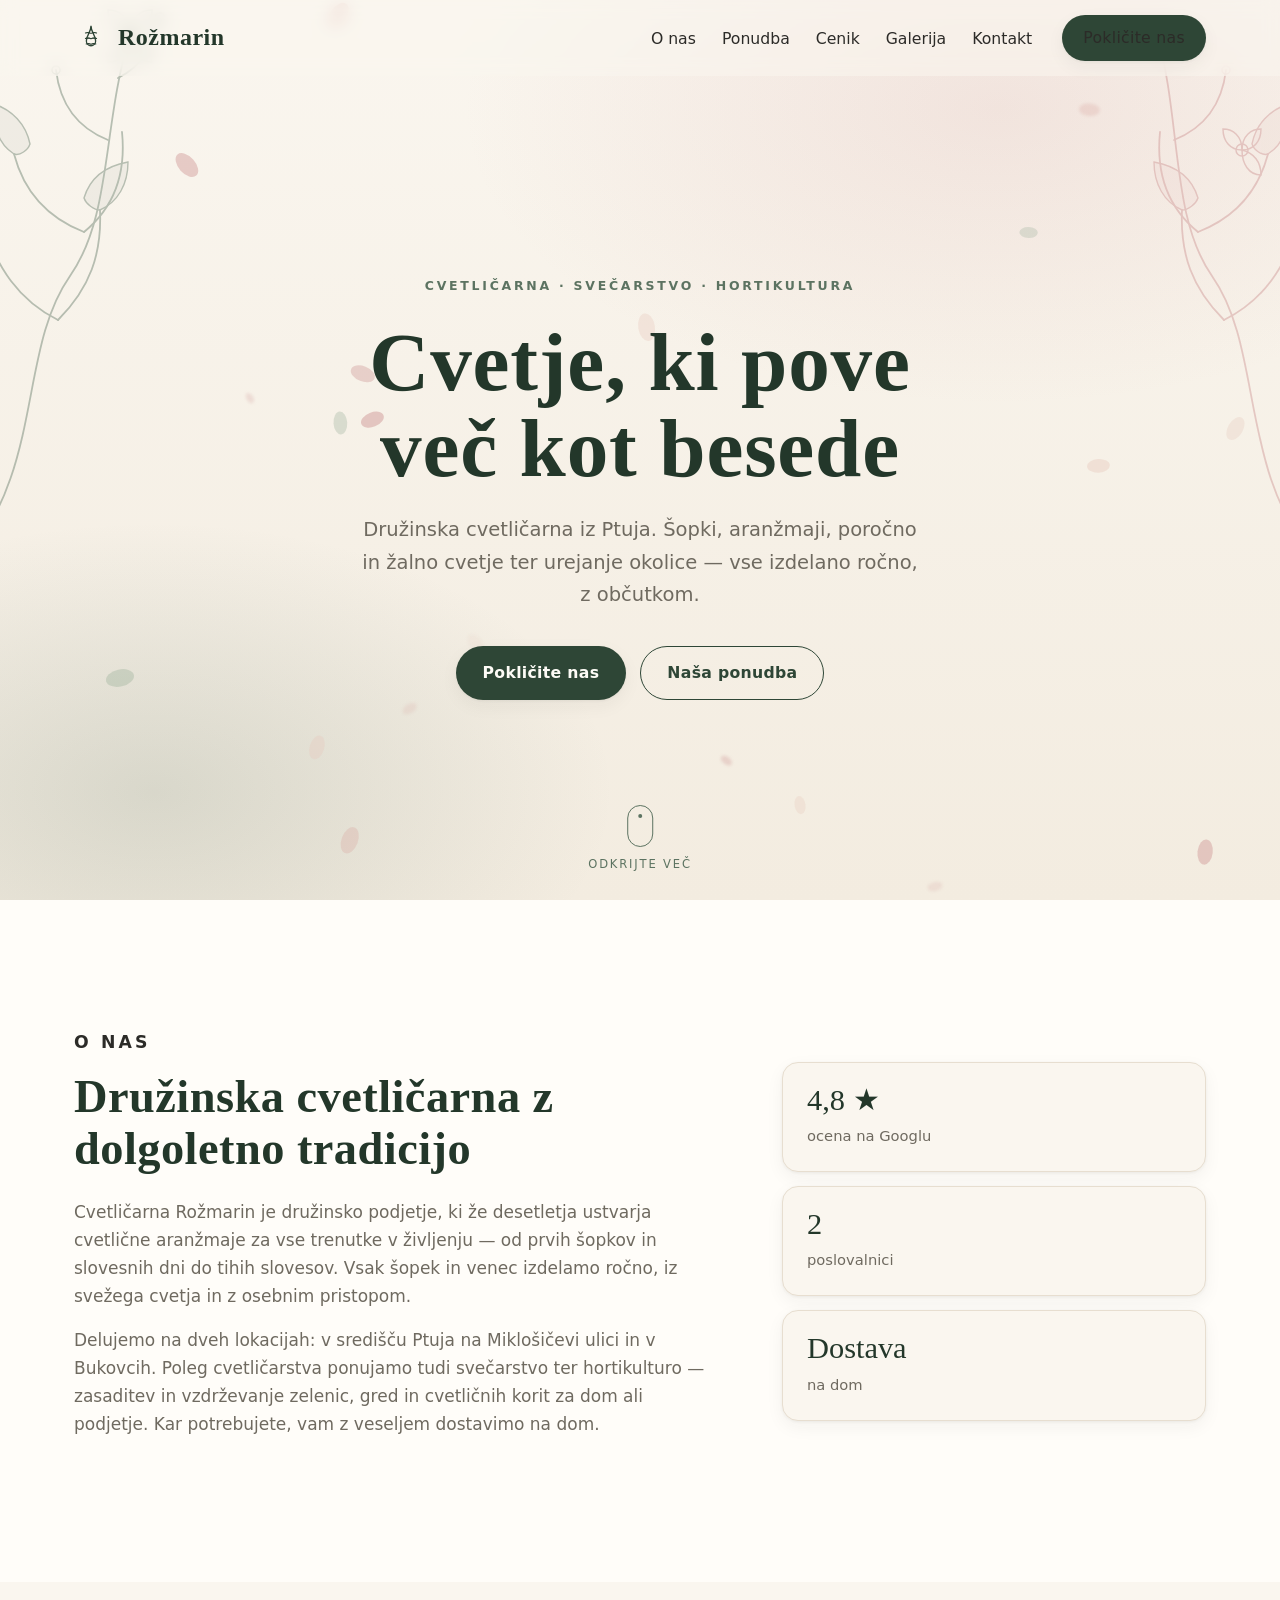
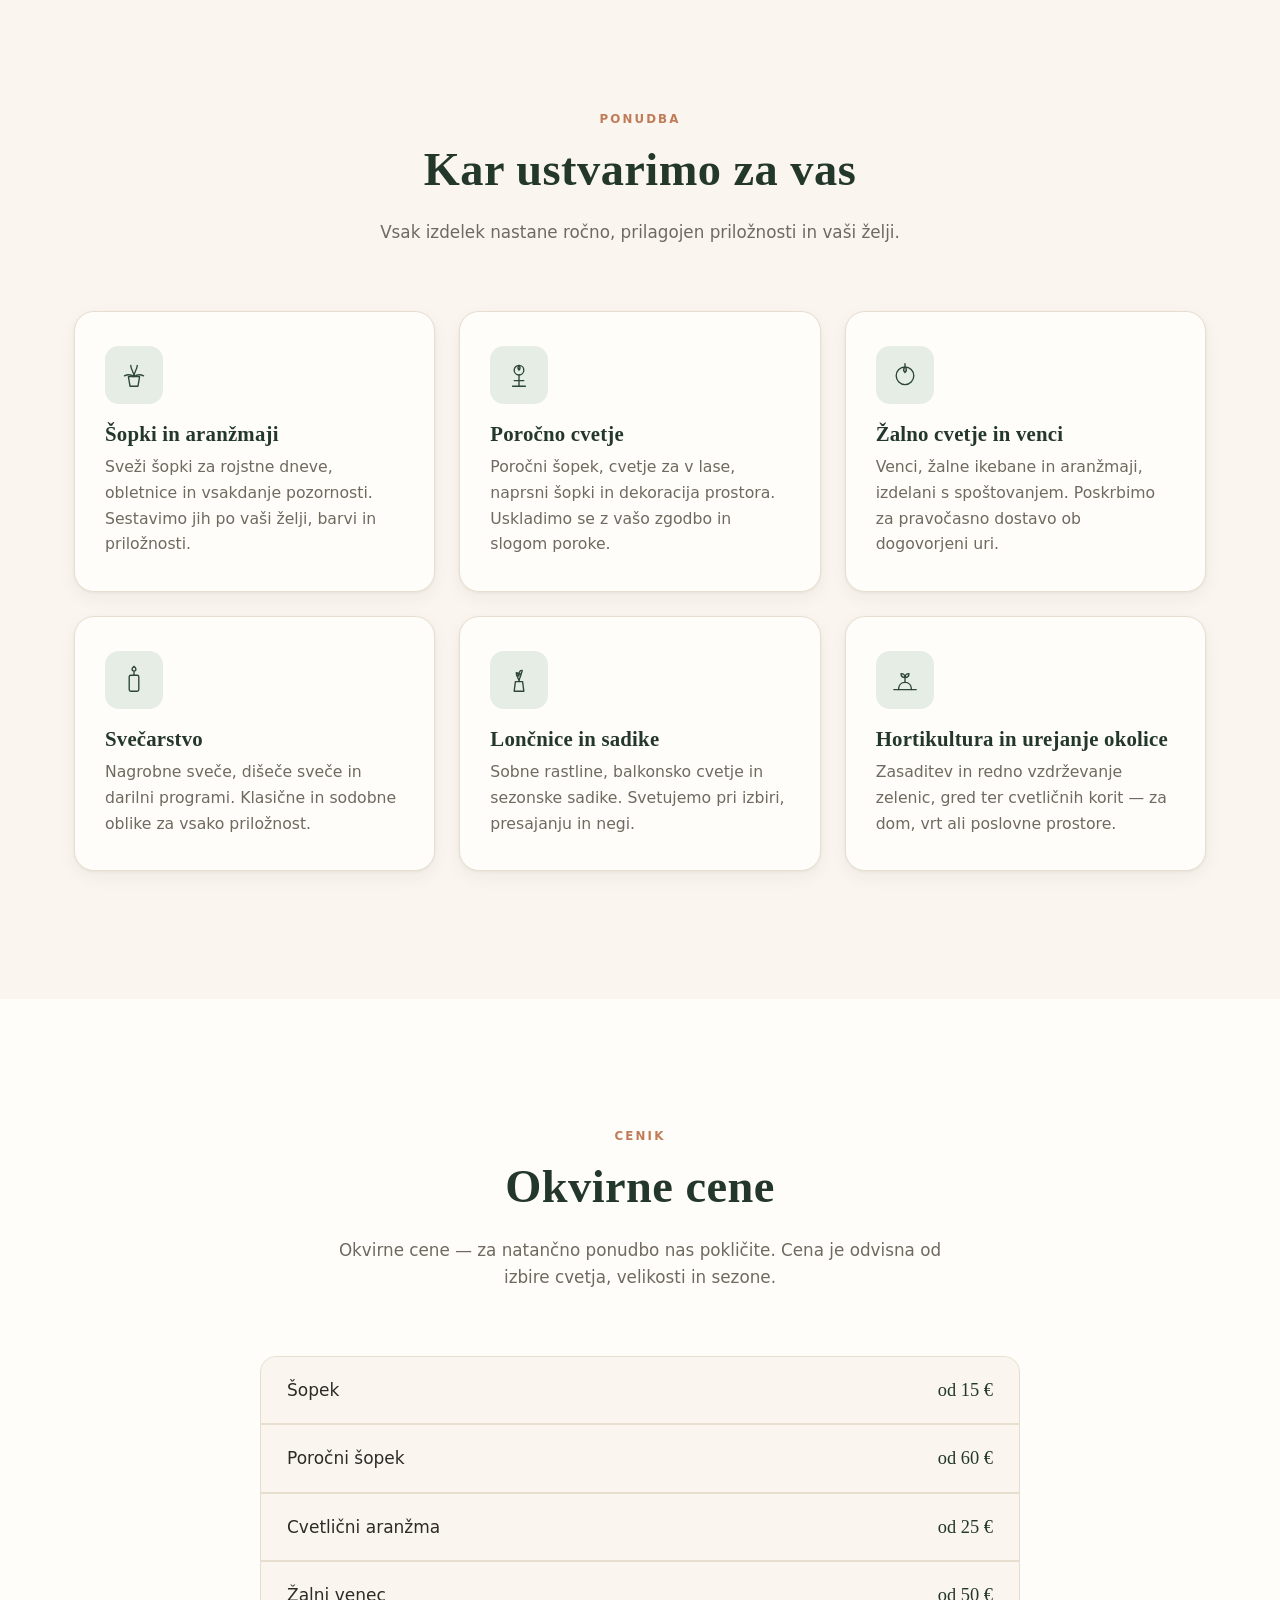
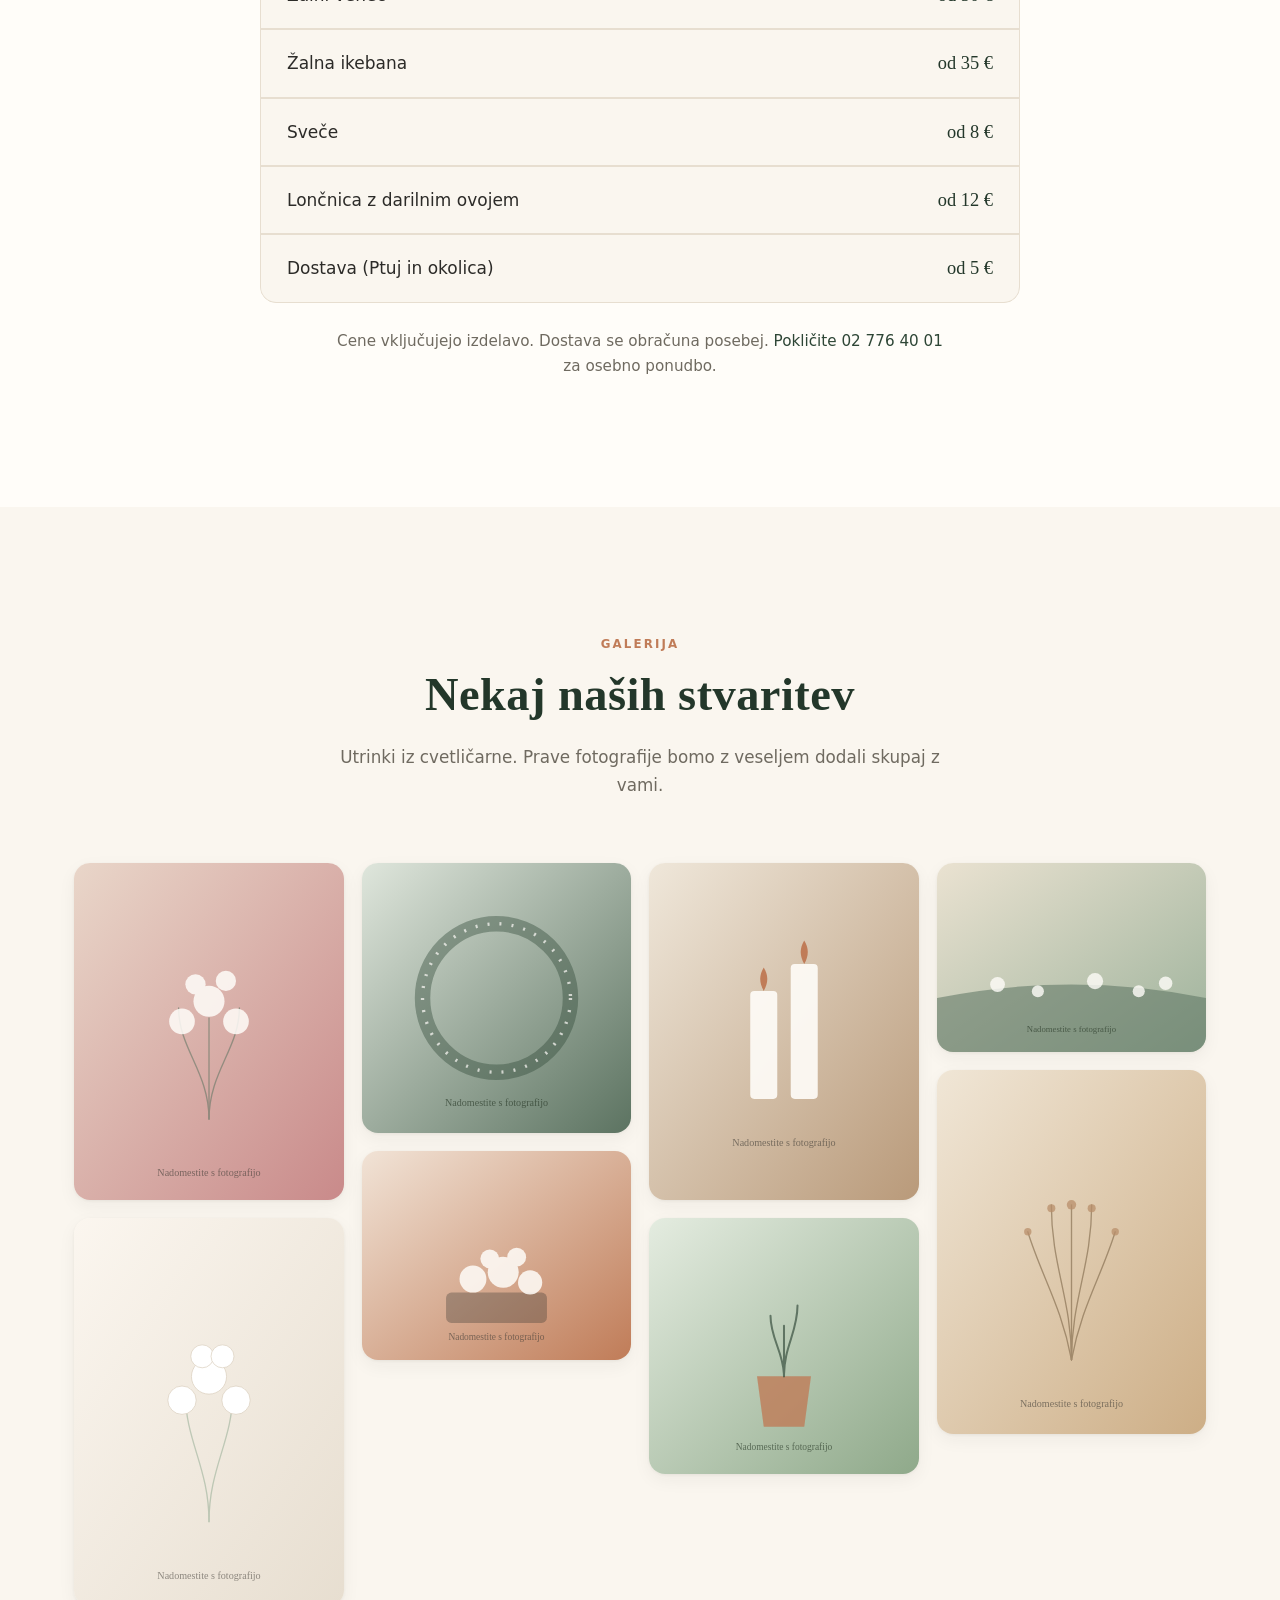
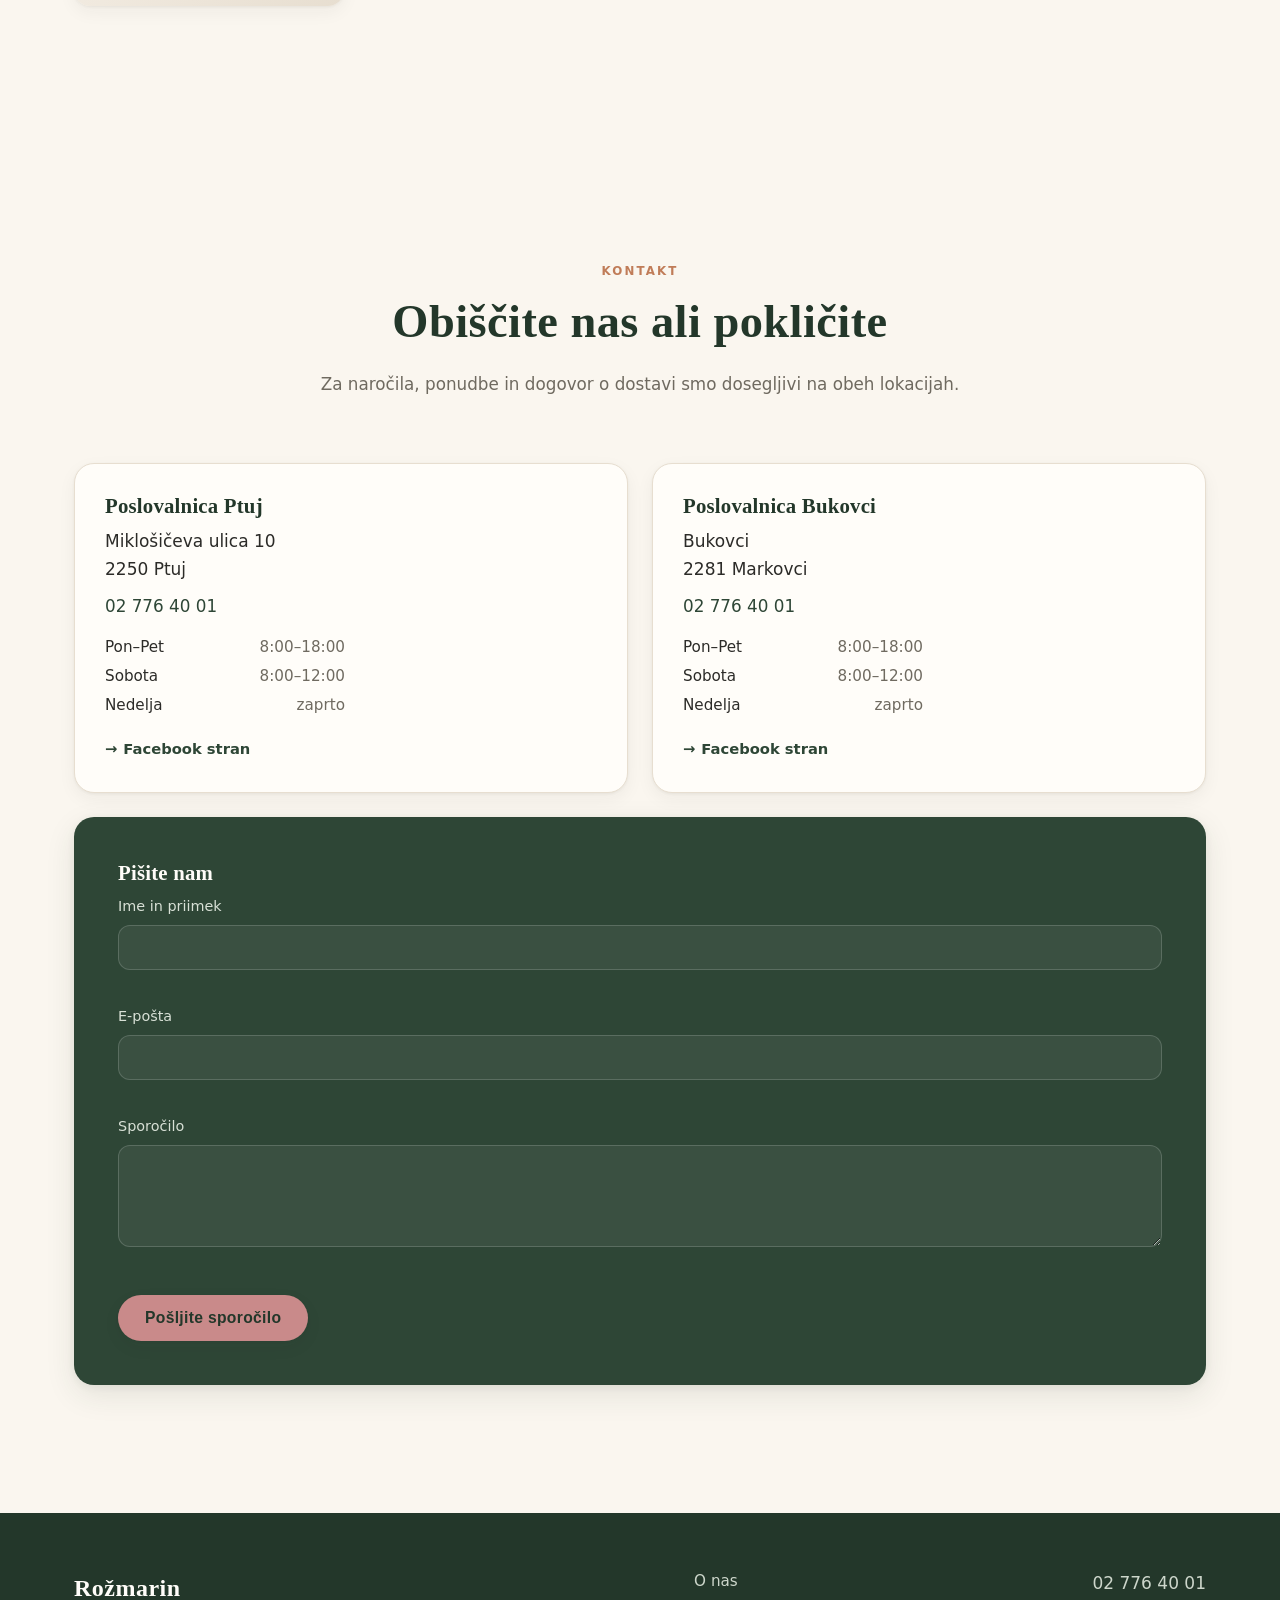
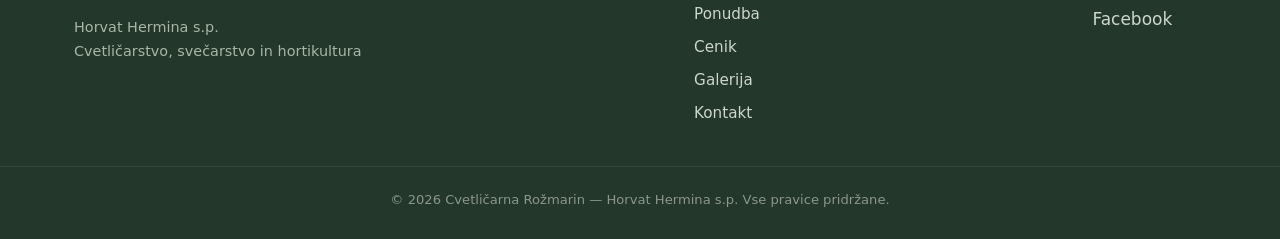
==== index.html @ a1fa738a "Initial site: Cvetličarna Rožmarin one-page marketing site Vanilla HTML/CSS/JS, no build step. Hero " ====
<!DOCTYPE html>
<html lang="sl">
<head>
  <meta charset="UTF-8" />
  <meta name="viewport" content="width=device-width, initial-scale=1" />
  <title>Cvetličarna Rožmarin — Ptuj | Šopki, aranžmaji, poročno in žalno cvetje</title>
  <meta name="description" content="Družinska cvetličarna Rožmarin iz Ptuja. Ročno izdelani šopki in aranžmaji, poročno in žalno cvetje, svečarstvo, hortikultura in dostava na dom. Dve poslovalnici: Ptuj in Bukovci." />
  <meta name="theme-color" content="#2e4636" />

  <!-- Open Graph -->
  <meta property="og:type" content="business.business" />
  <meta property="og:title" content="Cvetličarna Rožmarin — Ptuj" />
  <meta property="og:description" content="Ročno izdelani šopki in aranžmaji, poročno in žalno cvetje, svečarstvo in hortikultura. Družinska cvetličarna z dolgoletno tradicijo." />
  <meta property="og:locale" content="sl_SI" />
  <meta property="og:url" content="./" />
  <!-- TODO: replace with a real 1200x630 JPG/PNG photo before launch -->
  <meta property="og:image" content="assets/og-image.svg" />
  <meta name="twitter:card" content="summary_large_image" />

  <!-- Favicon (inline SVG) -->
  <link rel="icon" href="data:image/svg+xml,%3Csvg xmlns='http://www.w3.org/2000/svg' viewBox='0 0 32 32'%3E%3Crect width='32' height='32' rx='7' fill='%232e4636'/%3E%3Cpath d='M16 5c0 6-4 8-4 13a4 4 0 0 0 8 0c0-5-4-7-4-13z' fill='none' stroke='%23f6efe4' stroke-width='1.6' stroke-linecap='round'/%3E%3Cpath d='M16 12c-2-1-4-1-5.5-.3M16 12c2-1 4-1 5.5-.3M16 17c-2-1-4-1-5.5-.3M16 17c2-1 4-1 5.5-.3M16 22c-1.6-.8-3.2-.8-4.5-.2M16 22c1.6-.8 3.2-.8 4.5-.2' stroke='%23c98a8a' stroke-width='1.3' stroke-linecap='round'/%3E%3C/svg%3E" />

  <link rel="stylesheet" href="styles.css" />

  <!-- LocalBusiness JSON-LD schema -->
  <script type="application/ld+json">
  {
    "@context": "https://schema.org",
    "@type": "Florist",
    "name": "Cvetličarna Rožmarin",
    "legalName": "Horvat Hermina s.p. — cvetličarstvo, svečarstvo in hortikultura",
    "description": "Družinska cvetličarna iz Ptuja: ročno izdelani šopki in aranžmaji, poročno in žalno cvetje, svečarstvo, hortikultura in dostava na dom.",
    "telephone": "+386 2 776 40 01",
    "url": "./",
    "image": "assets/og-image.svg",
    "priceRange": "€€",
    "sameAs": ["https://www.facebook.com/cvetlicarna.rozmarin.56/"],
    "aggregateRating": {
      "@type": "AggregateRating",
      "ratingValue": "4.8",
      "bestRating": "5",
      "ratingCount": "1"
    },
    "address": {
      "@type": "PostalAddress",
      "streetAddress": "Miklošičeva ulica 10",
      "addressLocality": "Ptuj",
      "postalCode": "2250",
      "addressCountry": "SI"
    },
    "location": [
      {
        "@type": "Place",
        "name": "Cvetličarna Rožmarin — Ptuj",
        "address": {
          "@type": "PostalAddress",
          "streetAddress": "Miklošičeva ulica 10",
          "addressLocality": "Ptuj",
          "postalCode": "2250",
          "addressCountry": "SI"
        }
      },
      {
        "@type": "Place",
        "name": "Cvetličarna Rožmarin — Bukovci",
        "address": {
          "@type": "PostalAddress",
          "streetAddress": "Bukovci",
          "addressLocality": "Markovci",
          "postalCode": "2281",
          "addressCountry": "SI"
        }
      }
    ],
    "openingHoursSpecification": [
      {
        "@type": "OpeningHoursSpecification",
        "dayOfWeek": ["Monday", "Tuesday", "Wednesday", "Thursday", "Friday"],
        "opens": "08:00",
        "closes": "18:00"
      },
      {
        "@type": "OpeningHoursSpecification",
        "dayOfWeek": "Saturday",
        "opens": "08:00",
        "closes": "12:00"
      }
    ]
  }
  </script>
</head>
<body>
  <a class="skip-link" href="#main">Preskoči na vsebino</a>

  <!-- ============ HEADER ============ -->
  <header class="site-header" id="siteHeader">
    <div class="container header-inner">
      <a href="#hero" class="brand" aria-label="Cvetličarna Rožmarin — domov">
        <!-- SVG wordmark: rosemary sprig + serif type -->
        <svg class="brand-mark" viewBox="0 0 44 44" aria-hidden="true">
          <path d="M22 6c0 9-6 12-6 20a6 6 0 0 0 12 0c0-8-6-11-6-20z" fill="none" stroke="currentColor" stroke-width="1.7" stroke-linecap="round"/>
          <g stroke="currentColor" stroke-width="1.4" stroke-linecap="round">
            <path d="M22 16c-2.6-1.4-5.2-1.4-7.2-.4M22 16c2.6-1.4 5.2-1.4 7.2-.4"/>
            <path d="M22 23c-2.6-1.4-5.2-1.4-7.2-.4M22 23c2.6-1.4 5.2-1.4 7.2-.4"/>
            <path d="M22 30c-2.2-1.2-4.4-1.2-6.2-.3M22 30c2.2-1.2 4.4-1.2 6.2-.3"/>
          </g>
        </svg>
        <span class="brand-text">Rožmarin</span>
      </a>

      <nav class="site-nav" id="siteNav" aria-label="Glavna navigacija">
        <ul>
          <li><a href="#o-nas">O nas</a></li>
          <li><a href="#ponudba">Ponudba</a></li>
          <li><a href="#cenik">Cenik</a></li>
          <li><a href="#galerija">Galerija</a></li>
          <li><a href="#kontakt">Kontakt</a></li>
        </ul>
        <a class="btn btn-primary nav-cta" href="tel:+38627764001">Pokličite nas</a>
      </nav>

      <button class="nav-toggle" id="navToggle" aria-label="Odpri meni" aria-expanded="false" aria-controls="siteNav">
        <span></span><span></span><span></span>
      </button>
    </div>
  </header>

  <main id="main">
    <!-- ============ HERO ============ -->
    <section class="hero" id="hero" aria-label="Uvod">
      <canvas class="hero-petals" id="heroPetals" aria-hidden="true"></canvas>

      <!-- Hand-drawn floral line art (draws itself in) -->
      <svg class="hero-art hero-art--left" viewBox="0 0 300 560" aria-hidden="true" preserveAspectRatio="xMinYMin meet">
        <g class="draw" fill="none" stroke="currentColor" stroke-width="1.8" stroke-linecap="round">
          <path pathLength="1" d="M-10 560 C 70 470 44 350 96 276 C 138 216 128 128 156 34" />
          <path pathLength="1" d="M84 320 C 44 300 24 268 8 224" />
          <path pathLength="1" d="M84 320 C 116 288 128 254 126 210" />
          <path pathLength="1" d="M110 232 C 74 218 50 192 40 154" />
          <path pathLength="1" d="M110 232 C 142 206 152 172 148 132" />
          <path pathLength="1" d="M134 140 C 104 128 86 104 82 70" />
          <path pathLength="1" d="M144 78 C 168 66 182 44 186 18" />
        </g>
        <g class="draw leaf" fill="currentColor" fill-opacity="0.14" stroke="currentColor" stroke-width="1.4" stroke-linecap="round">
          <path pathLength="1" d="M8 224 c -18 -6 -28 -22 -30 -42 c 20 2 36 12 44 30 c -2 6 -8 12 -14 12z" />
          <path pathLength="1" d="M126 210 c 18 -8 28 -26 28 -48 c -22 4 -38 16 -44 36 c 2 6 10 12 16 12z" />
          <path pathLength="1" d="M40 154 c -16 -10 -22 -30 -20 -50 c 18 6 32 20 36 40 c -2 6 -10 12 -16 10z" />
        </g>
        <g class="draw bloom" fill="none" stroke="currentColor" stroke-width="1.5" stroke-linecap="round">
          <circle pathLength="1" cx="156" cy="34" r="7" />
          <path pathLength="1" d="M156 34 c 0 -16 10 -24 22 -24 c 0 14 -8 24 -22 24z" />
          <path pathLength="1" d="M156 34 c 0 -16 -10 -24 -22 -24 c 0 14 8 24 22 24z" />
          <path pathLength="1" d="M156 34 c 14 4 22 14 22 28 c -14 0 -22 -12 -22 -28z" />
          <path pathLength="1" d="M156 34 c -14 4 -22 14 -22 28 c 14 0 22 -12 22 -28z" />
          <circle pathLength="1" cx="186" cy="18" r="5" />
          <circle pathLength="1" cx="82" cy="70" r="4" />
        </g>
      </svg>

      <svg class="hero-art hero-art--right" viewBox="0 0 300 560" aria-hidden="true" preserveAspectRatio="xMaxYMin meet">
        <g class="draw" fill="none" stroke="currentColor" stroke-width="1.8" stroke-linecap="round">
          <path pathLength="1" d="M310 560 C 232 470 258 350 206 276 C 164 216 176 120 150 30" />
          <path pathLength="1" d="M218 320 C 258 300 278 268 294 224" />
          <path pathLength="1" d="M218 320 C 186 288 174 254 176 210" />
          <path pathLength="1" d="M192 232 C 228 218 252 192 262 154" />
          <path pathLength="1" d="M192 232 C 160 206 150 172 154 132" />
          <path pathLength="1" d="M168 140 C 198 128 216 104 220 70" />
        </g>
        <g class="draw leaf" fill="currentColor" fill-opacity="0.14" stroke="currentColor" stroke-width="1.4" stroke-linecap="round">
          <path pathLength="1" d="M294 224 c 18 -6 28 -22 30 -42 c -20 2 -36 12 -44 30 c 2 6 8 12 14 12z" />
          <path pathLength="1" d="M176 210 c -18 -8 -28 -26 -28 -48 c 22 4 38 16 44 36 c -2 6 -10 12 -16 12z" />
          <path pathLength="1" d="M262 154 c 16 -10 22 -30 20 -50 c -18 6 -32 20 -36 40 c 2 6 10 12 16 10z" />
        </g>
        <g class="draw bloom" fill="none" stroke="currentColor" stroke-width="1.5" stroke-linecap="round">
          <circle pathLength="1" cx="236" cy="150" r="6" />
          <path pathLength="1" d="M236 150 c 0 -14 9 -21 19 -21 c 0 12 -7 21 -19 21z" />
          <path pathLength="1" d="M236 150 c 0 -14 -9 -21 -19 -21 c 0 12 7 21 19 21z" />
          <path pathLength="1" d="M236 150 c 12 3 19 12 19 25 c -12 0 -19 -11 -19 -25z" />
          <circle pathLength="1" cx="150" cy="30" r="6" />
          <circle pathLength="1" cx="220" cy="70" r="4" />
        </g>
      </svg>

      <div class="container hero-content">
        <p class="hero-eyebrow reveal-hero" data-delay="1">Cvetličarna · svečarstvo · hortikultura</p>
        <h1 class="hero-title">
          <span class="reveal-hero" data-delay="2">Cvetje, ki pove</span>
          <span class="reveal-hero" data-delay="3">več kot besede</span>
        </h1>
        <p class="hero-sub reveal-hero" data-delay="4">
          Družinska cvetličarna iz Ptuja. Šopki, aranžmaji, poročno in žalno cvetje
          ter urejanje okolice — vse izdelano ročno, z občutkom.
        </p>
        <div class="hero-actions reveal-hero" data-delay="5">
          <a class="btn btn-primary" href="tel:+38627764001">Pokličite nas</a>
          <a class="btn btn-ghost" href="#ponudba">Naša ponudba</a>
        </div>
      </div>

      <a href="#o-nas" class="scroll-cue" aria-label="Pomik navzdol">
        <span class="scroll-cue-dot"></span>
        <span class="scroll-cue-text">Odkrijte več</span>
      </a>
    </section>

    <!-- ============ O NAS ============ -->
    <section class="section about" id="o-nas" aria-labelledby="about-title">
      <div class="container about-grid">
        <div class="about-text reveal">
          <p class="eyebrow">O nas</p>
          <h2 id="about-title">Družinska cvetličarna z dolgoletno tradicijo</h2>
          <p>
            Cvetličarna Rožmarin je družinsko podjetje, ki že desetletja ustvarja cvetlične
            aranžmaje za vse trenutke v življenju — od prvih šopkov in slovesnih dni do
            tihih slovesov. Vsak šopek in venec izdelamo ročno, iz svežega cvetja in
            z osebnim pristopom.
          </p>
          <p>
            Delujemo na dveh lokacijah: v središču Ptuja na Miklošičevi ulici in v Bukovcih.
            Poleg cvetličarstva ponujamo tudi svečarstvo ter hortikulturo — zasaditev in
            vzdrževanje zelenic, gred in cvetličnih korit za dom ali podjetje. Kar potrebujete,
            vam z veseljem dostavimo na dom.
          </p>
        </div>
        <ul class="stat-row reveal" data-stagger>
          <li>
            <span class="stat-value">4,8&nbsp;★</span>
            <span class="stat-label">ocena na Googlu</span>
          </li>
          <li>
            <span class="stat-value">2</span>
            <span class="stat-label">poslovalnici</span>
          </li>
          <li>
            <span class="stat-value">Dostava</span>
            <span class="stat-label">na dom</span>
          </li>
        </ul>
      </div>
    </section>

    <!-- ============ PONUDBA ============ -->
    <section class="section services" id="ponudba" aria-labelledby="services-title">
      <div class="container">
        <div class="section-head reveal">
          <p class="eyebrow">Ponudba</p>
          <h2 id="services-title">Kar ustvarimo za vas</h2>
          <p class="section-lead">Vsak izdelek nastane ročno, prilagojen priložnosti in vaši želji.</p>
        </div>

        <div class="card-grid" data-stagger>
          <article class="card reveal">
            <span class="card-icon" aria-hidden="true">
              <svg viewBox="0 0 40 40" fill="none" stroke="currentColor" stroke-width="1.7" stroke-linecap="round" stroke-linejoin="round">
                <path d="M20 22c0-6 4-9 4-14M20 22c0-6-4-9-4-14M20 22c4-3 8-3 12-1M20 22c-4-3-8-3-12-1"/>
                <path d="M13 22h14l-2 12H15z"/>
              </svg>
            </span>
            <h3>Šopki in aranžmaji</h3>
            <p>Sveži šopki za rojstne dneve, obletnice in vsakdanje pozornosti. Sestavimo jih po vaši želji, barvi in priložnosti.</p>
          </article>

          <article class="card reveal">
            <span class="card-icon" aria-hidden="true">
              <svg viewBox="0 0 40 40" fill="none" stroke="currentColor" stroke-width="1.7" stroke-linecap="round" stroke-linejoin="round">
                <circle cx="20" cy="14" r="6"/>
                <path d="M20 20v14M14 27h12M12 34h16"/>
                <path d="M20 8c1.5 1.5 1.5 4 0 6-1.5-2-1.5-4.5 0-6z"/>
              </svg>
            </span>
            <h3>Poročno cvetje</h3>
            <p>Poročni šopek, cvetje za v lase, naprsni šopki in dekoracija prostora. Uskladimo se z vašo zgodbo in slogom poroke.</p>
          </article>

          <article class="card reveal">
            <span class="card-icon" aria-hidden="true">
              <svg viewBox="0 0 40 40" fill="none" stroke="currentColor" stroke-width="1.7" stroke-linecap="round" stroke-linejoin="round">
                <circle cx="20" cy="21" r="11"/>
                <path d="M20 10v-4M20 10c-2 2-2 5 0 7 2-2 2-5 0-7z"/>
              </svg>
            </span>
            <h3>Žalno cvetje in venci</h3>
            <p>Venci, žalne ikebane in aranžmaji, izdelani s spoštovanjem. Poskrbimo za pravočasno dostavo ob dogovorjeni uri.</p>
          </article>

          <article class="card reveal">
            <span class="card-icon" aria-hidden="true">
              <svg viewBox="0 0 40 40" fill="none" stroke="currentColor" stroke-width="1.7" stroke-linecap="round" stroke-linejoin="round">
                <rect x="14" y="14" width="12" height="20" rx="2"/>
                <path d="M20 14V9M20 9c1.4 0 2.4-1 2.4-2.6C22.4 4.8 20 3 20 3s-2.4 1.8-2.4 3.4C17.6 8 18.6 9 20 9z"/>
              </svg>
            </span>
            <h3>Svečarstvo</h3>
            <p>Nagrobne sveče, dišeče sveče in darilni programi. Klasične in sodobne oblike za vsako priložnost.</p>
          </article>

          <article class="card reveal">
            <span class="card-icon" aria-hidden="true">
              <svg viewBox="0 0 40 40" fill="none" stroke="currentColor" stroke-width="1.7" stroke-linecap="round" stroke-linejoin="round">
                <path d="M14 34h12l-1.5-12h-9z"/>
                <path d="M20 22c0-5 3-7 3-11M20 22c0-4-3-6-3-9"/>
                <path d="M20 13c2 0 4-2 4-5-3 0-4 2-4 5zM20 15c-1.6 0-3.4-1.6-3.4-4 2.4 0 3.4 1.6 3.4 4z"/>
              </svg>
            </span>
            <h3>Lončnice in sadike</h3>
            <p>Sobne rastline, balkonsko cvetje in sezonske sadike. Svetujemo pri izbiri, presajanju in negi.</p>
          </article>

          <article class="card reveal">
            <span class="card-icon" aria-hidden="true">
              <svg viewBox="0 0 40 40" fill="none" stroke="currentColor" stroke-width="1.7" stroke-linecap="round" stroke-linejoin="round">
                <path d="M6 32h28"/>
                <path d="M12 32c0-5 3-9 8-9s8 4 8 9"/>
                <path d="M20 23v-6M20 17c-3 0-5-2-5-5 3 0 5 2 5 5zM20 17c3 0 5-2 5-5-3 0-5 2-5 5z"/>
              </svg>
            </span>
            <h3>Hortikultura in urejanje okolice</h3>
            <p>Zasaditev in redno vzdrževanje zelenic, gred ter cvetličnih korit — za dom, vrt ali poslovne prostore.</p>
          </article>
        </div>
      </div>
    </section>

    <!-- ============ CENIK ============ -->
    <section class="section pricing" id="cenik" aria-labelledby="pricing-title">
      <div class="container">
        <div class="section-head reveal">
          <p class="eyebrow">Cenik</p>
          <h2 id="pricing-title">Okvirne cene</h2>
          <p class="section-lead">Okvirne cene — za natančno ponudbo nas pokličite. Cena je odvisna od izbire cvetja, velikosti in sezone.</p>
        </div>

        <ul class="price-list reveal" data-stagger id="priceList">
          <!-- filled by main.js from the PRICES constant (single source of truth) -->
        </ul>

        <p class="pricing-note reveal">
          Cene vključujejo izdelavo. Dostava se obračuna posebej.
          <a href="tel:+38627764001">Pokličite 02 776 40 01</a> za osebno ponudbo.
        </p>
      </div>
    </section>

    <!-- ============ GALERIJA ============ -->
    <section class="section gallery" id="galerija" aria-labelledby="gallery-title">
      <div class="container">
        <div class="section-head reveal">
          <p class="eyebrow">Galerija</p>
          <h2 id="gallery-title">Nekaj naših stvaritev</h2>
          <p class="section-lead">Utrinki iz cvetličarne. Prave fotografije bomo z veseljem dodali skupaj z vami.</p>
        </div>

        <ul class="gallery-grid" data-stagger>
          <li class="gallery-item reveal"><button type="button" data-full="assets/gallery-1.svg"><img src="assets/gallery-1.svg" alt="Barvit šopek sezonskega cvetja" loading="lazy" /></button></li>
          <li class="gallery-item reveal"><button type="button" data-full="assets/gallery-2.svg"><img src="assets/gallery-2.svg" alt="Poročni šopek v belih in pastelnih odtenkih" loading="lazy" /></button></li>
          <li class="gallery-item reveal"><button type="button" data-full="assets/gallery-3.svg"><img src="assets/gallery-3.svg" alt="Žalni venec iz zelenja in cvetja" loading="lazy" /></button></li>
          <li class="gallery-item reveal"><button type="button" data-full="assets/gallery-4.svg"><img src="assets/gallery-4.svg" alt="Cvetlični aranžma v nizki posodi" loading="lazy" /></button></li>
          <li class="gallery-item reveal"><button type="button" data-full="assets/gallery-5.svg"><img src="assets/gallery-5.svg" alt="Dišeče in okrasne sveče" loading="lazy" /></button></li>
          <li class="gallery-item reveal"><button type="button" data-full="assets/gallery-6.svg"><img src="assets/gallery-6.svg" alt="Lončnice pripravljene za darilo" loading="lazy" /></button></li>
          <li class="gallery-item reveal"><button type="button" data-full="assets/gallery-7.svg"><img src="assets/gallery-7.svg" alt="Urejena gredica pred hišo" loading="lazy" /></button></li>
          <li class="gallery-item reveal"><button type="button" data-full="assets/gallery-8.svg"><img src="assets/gallery-8.svg" alt="Šopek suhih cvetov" loading="lazy" /></button></li>
        </ul>
      </div>
    </section>

    <!-- ============ KONTAKT ============ -->
    <section class="section contact" id="kontakt" aria-labelledby="contact-title">
      <div class="container">
        <div class="section-head reveal">
          <p class="eyebrow">Kontakt</p>
          <h2 id="contact-title">Obiščite nas ali pokličite</h2>
          <p class="section-lead">Za naročila, ponudbe in dogovor o dostavi smo dosegljivi na obeh lokacijah.</p>
        </div>

        <div class="contact-grid">
          <div class="location-card reveal">
            <h3>Poslovalnica Ptuj</h3>
            <address>
              Miklošičeva ulica 10<br />
              2250 Ptuj
            </address>
            <p class="location-line">
              <a href="tel:+38627764001">02 776 40 01</a>
            </p>
            <!-- TODO: confirm opening hours with client -->
            <dl class="hours">
              <div><dt>Pon–Pet</dt><dd>8:00–18:00</dd></div>
              <div><dt>Sobota</dt><dd>8:00–12:00</dd></div>
              <div><dt>Nedelja</dt><dd>zaprto</dd></div>
            </dl>
            <a class="fb-link" href="https://www.facebook.com/cvetlicarna.rozmarin.56/" target="_blank" rel="noopener">
              Facebook stran
            </a>
          </div>

          <div class="location-card reveal">
            <h3>Poslovalnica Bukovci</h3>
            <address>
              Bukovci<br />
              2281 Markovci <!-- TODO: confirm exact house number & postal code with client -->
            </address>
            <p class="location-line">
              <a href="tel:+38627764001">02 776 40 01</a>
            </p>
            <!-- TODO: confirm opening hours with client -->
            <dl class="hours">
              <div><dt>Pon–Pet</dt><dd>8:00–18:00</dd></div>
              <div><dt>Sobota</dt><dd>8:00–12:00</dd></div>
              <div><dt>Nedelja</dt><dd>zaprto</dd></div>
            </dl>
            <a class="fb-link" href="https://www.facebook.com/cvetlicarna.rozmarin.56/" target="_blank" rel="noopener">
              Facebook stran
            </a>
          </div>

          <form class="contact-form reveal" id="contactForm" novalidate>
            <h3>Pišite nam</h3>
            <!--
              No backend. To activate, plug in Formspree (or similar):
              <form action="https://formspree.io/f/XXXXXXXX" method="POST"> ... </form>
              and remove the e.preventDefault() success handling in main.js.
            -->
            <div class="field">
              <label for="cf-name">Ime in priimek</label>
              <input type="text" id="cf-name" name="name" autocomplete="name" required />
              <span class="field-error" data-for="cf-name"></span>
            </div>
            <div class="field">
              <label for="cf-email">E-pošta</label>
              <input type="email" id="cf-email" name="email" autocomplete="email" required />
              <span class="field-error" data-for="cf-email"></span>
            </div>
            <div class="field">
              <label for="cf-message">Sporočilo</label>
              <textarea id="cf-message" name="message" rows="4" required></textarea>
              <span class="field-error" data-for="cf-message"></span>
            </div>
            <button type="submit" class="btn btn-primary">Pošljite sporočilo</button>
            <p class="form-success" id="formSuccess" hidden>
              Hvala za sporočilo! Oglasili se vam bomo v najkrajšem možnem času.
            </p>
          </form>
        </div>
      </div>
    </section>
  </main>

  <!-- ============ FOOTER ============ -->
  <footer class="site-footer">
    <div class="container footer-inner">
      <div class="footer-brand">
        <span class="brand-text">Rožmarin</span>
        <p>Horvat Hermina s.p.<br />Cvetličarstvo, svečarstvo in hortikultura</p>
      </div>
      <nav class="footer-nav" aria-label="Noga">
        <a href="#o-nas">O nas</a>
        <a href="#ponudba">Ponudba</a>
        <a href="#cenik">Cenik</a>
        <a href="#galerija">Galerija</a>
        <a href="#kontakt">Kontakt</a>
      </nav>
      <div class="footer-contact">
        <a href="tel:+38627764001">02 776 40 01</a>
        <a href="https://www.facebook.com/cvetlicarna.rozmarin.56/" target="_blank" rel="noopener">Facebook</a>
      </div>
    </div>
    <p class="footer-copy">© <span id="year">2026</span> Cvetličarna Rožmarin — Horvat Hermina s.p. Vse pravice pridržane.</p>
  </footer>

  <!-- ============ LIGHTBOX ============ -->
  <div class="lightbox" id="lightbox" role="dialog" aria-modal="true" aria-label="Povečana slika" hidden>
    <button class="lightbox-close" id="lightboxClose" aria-label="Zapri">&times;</button>
    <img id="lightboxImg" src="" alt="" />
  </div>

  <script src="main.js"></script>
</body>
</html>
---- styles.css ----
/* =========================================================
   Cvetličarna Rožmarin — styles
   Palette: cream bg · forest green primary · dusty rose accent · charcoal text
   ========================================================= */

:root {
  --cream: #faf6ef;
  --cream-2: #f3ece0;
  --paper: #fffdf9;
  --forest: #2e4636;
  --forest-deep: #23372a;
  --sage: #5c7361;
  --sage-soft: #e6ede5;
  --rose: #c98a8a;
  --terracotta: #c07c58;
  --charcoal: #2c2b28;
  --muted: #6f6a60;
  --line: #e7ded0;

  --shadow-sm: 0 1px 3px rgba(44, 43, 40, 0.06), 0 6px 18px rgba(44, 43, 40, 0.05);
  --shadow-md: 0 10px 30px rgba(35, 55, 42, 0.10), 0 2px 8px rgba(35, 55, 42, 0.06);
  --shadow-lg: 0 24px 60px rgba(35, 55, 42, 0.16);

  --radius: 16px;
  --radius-lg: 20px;
  --radius-sm: 12px;

  --font-serif: "Iowan Old Style", "Palatino Linotype", "Book Antiqua", Palatino, "Georgia", "Times New Roman", serif;
  --font-sans: system-ui, -apple-system, "Segoe UI", Roboto, "Helvetica Neue", Arial, sans-serif;

  --container: 1180px;
  --header-h: 76px;
}

/* ---------- Reset / base ---------- */
* { box-sizing: border-box; }
html { scroll-behavior: smooth; }
body {
  margin: 0;
  background: var(--cream);
  color: var(--charcoal);
  font-family: var(--font-sans);
  font-size: 17px;
  line-height: 1.65;
  -webkit-font-smoothing: antialiased;
  text-rendering: optimizeLegibility;
  overflow-x: hidden;
}
img { max-width: 100%; display: block; }
a { color: var(--forest); text-decoration: none; }
a:hover { color: var(--terracotta); }

h1, h2, h3 {
  font-family: var(--font-serif);
  font-weight: 600;
  line-height: 1.12;
  letter-spacing: 0.01em;
  color: var(--forest-deep);
  margin: 0 0 0.5em;
}
h2 { font-size: clamp(1.9rem, 4vw, 2.9rem); }
h3 { font-size: 1.3rem; }
p { margin: 0 0 1rem; }

.container {
  width: 100%;
  max-width: var(--container);
  margin: 0 auto;
  padding: 0 24px;
}

.eyebrow {
  font-family: var(--font-sans);
  text-transform: uppercase;
  letter-spacing: 0.18em;
  font-size: 0.74rem;
  font-weight: 600;
  color: var(--terracotta);
  margin: 0 0 0.9rem;
}

.section { padding: clamp(64px, 10vw, 128px) 0; scroll-margin-top: var(--header-h); }
.section-head { max-width: 640px; margin: 0 auto clamp(40px, 6vw, 64px); text-align: center; }
.section-lead { color: var(--muted); font-size: 1.05rem; margin: 0; }

/* ---------- Accessibility helpers ---------- */
.skip-link {
  position: absolute; left: 16px; top: -60px;
  background: var(--forest); color: #fff; padding: 10px 16px;
  border-radius: 8px; z-index: 200; transition: top 0.2s;
}
.skip-link:focus { top: 16px; color: #fff; }

:focus-visible {
  outline: 3px solid var(--terracotta);
  outline-offset: 3px;
  border-radius: 4px;
}

/* ---------- Buttons ---------- */
.btn {
  display: inline-flex; align-items: center; justify-content: center;
  padding: 13px 26px;
  border-radius: 999px;
  font-weight: 600;
  font-size: 0.98rem;
  letter-spacing: 0.02em;
  cursor: pointer;
  border: 1.5px solid transparent;
  transition: transform 0.18s ease, background-color 0.18s ease, color 0.18s ease, box-shadow 0.18s ease;
}
.btn-primary {
  background: var(--forest);
  color: #fdfbf6;
  box-shadow: var(--shadow-sm);
}
.btn-primary:hover { background: var(--forest-deep); color: #fff; transform: translateY(-2px); box-shadow: var(--shadow-md); }
.btn-ghost {
  background: transparent;
  color: var(--forest);
  border-color: var(--forest);
}
.btn-ghost:hover { background: var(--forest); color: #fff; transform: translateY(-2px); }

/* ---------- Header ---------- */
.site-header {
  position: fixed; top: 0; left: 0; right: 0;
  z-index: 100;
  height: var(--header-h);
  display: flex; align-items: center;
  background: rgba(250, 246, 239, 0.55);
  backdrop-filter: blur(8px);
  -webkit-backdrop-filter: blur(8px);
  transition: background-color 0.3s ease, box-shadow 0.3s ease, height 0.3s ease;
}
.site-header.scrolled {
  background: rgba(255, 253, 249, 0.92);
  box-shadow: var(--shadow-sm);
  border-bottom: 1px solid var(--line);
}
.header-inner { display: flex; align-items: center; justify-content: space-between; width: 100%; }

.brand { display: inline-flex; align-items: center; gap: 10px; color: var(--forest); }
.brand-mark { width: 34px; height: 34px; flex-shrink: 0; }
.brand-text {
  font-family: var(--font-serif);
  font-size: 1.5rem;
  font-weight: 600;
  letter-spacing: 0.02em;
  color: var(--forest-deep);
}

.site-nav { display: flex; align-items: center; gap: 30px; }
.site-nav ul { display: flex; gap: 26px; list-style: none; margin: 0; padding: 0; }
.site-nav a { font-weight: 500; font-size: 0.98rem; color: var(--charcoal); position: relative; }
.site-nav ul a::after {
  content: ""; position: absolute; left: 0; bottom: -6px;
  width: 100%; height: 2px; background: var(--terracotta);
  transform: scaleX(0); transform-origin: left; transition: transform 0.25s ease;
}
.site-nav ul a:hover::after { transform: scaleX(1); }
.nav-cta { padding: 9px 20px; }

.nav-toggle {
  display: none;
  width: 44px; height: 44px;
  border: none; background: transparent; cursor: pointer;
  padding: 10px;
}
.nav-toggle span {
  display: block; height: 2px; width: 100%;
  background: var(--forest-deep); border-radius: 2px;
  transition: transform 0.3s ease, opacity 0.2s ease;
}
.nav-toggle span + span { margin-top: 6px; }
body.nav-open .nav-toggle span:nth-child(1) { transform: translateY(8px) rotate(45deg); }
body.nav-open .nav-toggle span:nth-child(2) { opacity: 0; }
body.nav-open .nav-toggle span:nth-child(3) { transform: translateY(-8px) rotate(-45deg); }

/* ---------- Hero ---------- */
.hero {
  position: relative;
  min-height: 100vh;
  min-height: 100svh;
  display: flex;
  align-items: center;
  overflow: hidden;
  background:
    radial-gradient(ellipse 70% 55% at 78% 12%, rgba(201, 138, 138, 0.16), transparent 60%),
    radial-gradient(ellipse 60% 50% at 12% 88%, rgba(92, 115, 97, 0.18), transparent 60%),
    linear-gradient(180deg, var(--cream) 0%, var(--cream-2) 100%);
}
.hero-petals {
  position: absolute; inset: 0;
  width: 100%; height: 100%;
  pointer-events: none;
  z-index: 1;
}
.hero-art {
  position: absolute; top: 0;
  height: min(92%, 620px);
  width: min(34vw, 300px);
  color: var(--sage);
  opacity: 0.42;
  z-index: 1;
  will-change: transform;
}
.hero-art--left { left: -2%; }
.hero-art--right { right: -2%; color: var(--rose); opacity: 0.4; }
@media (max-width: 760px) {
  .hero-art { width: 48vw; opacity: 0.26; }
}

.hero-content {
  position: relative;
  z-index: 3;
  text-align: center;
  padding-top: var(--header-h);
}
.hero-eyebrow {
  text-transform: uppercase;
  letter-spacing: 0.22em;
  font-size: 0.78rem;
  font-weight: 600;
  color: var(--sage);
  margin-bottom: 1.4rem;
}
.hero-title {
  font-size: clamp(2.6rem, 7.5vw, 5.2rem);
  line-height: 1.04;
  margin: 0 0 1.4rem;
  color: var(--forest-deep);
}
.hero-title span { display: block; }
.hero-sub {
  max-width: 560px;
  margin: 0 auto 2.2rem;
  font-size: clamp(1.02rem, 2.4vw, 1.22rem);
  color: var(--muted);
}
.hero-actions { display: flex; gap: 14px; justify-content: center; flex-wrap: wrap; }

.scroll-cue {
  position: absolute; left: 50%; bottom: 26px;
  transform: translateX(-50%);
  display: flex; flex-direction: column; align-items: center; gap: 8px;
  z-index: 3;
  color: var(--sage);
  font-size: 0.72rem;
  letter-spacing: 0.16em;
  text-transform: uppercase;
}
.scroll-cue-dot {
  width: 26px; height: 42px;
  border: 1.5px solid var(--sage);
  border-radius: 999px;
  position: relative;
}
.scroll-cue-dot::after {
  content: ""; position: absolute; left: 50%; top: 8px;
  width: 4px; height: 4px; border-radius: 50%;
  background: var(--sage);
  transform: translateX(-50%);
  animation: scrollPulse 1.8s ease-in-out infinite;
}
@keyframes scrollPulse {
  0% { opacity: 0; transform: translate(-50%, 0); }
  40% { opacity: 1; }
  80% { opacity: 0; transform: translate(-50%, 16px); }
  100% { opacity: 0; }
}

/* Hero draw-in animation */
.draw path, .draw circle {
  stroke-dasharray: 1;
  stroke-dashoffset: 1;
  animation: drawIn 2.4s ease forwards;
}
.hero-art--left .draw path:nth-child(1) { animation-delay: 0.2s; }
.hero-art--left .draw path:nth-child(2) { animation-delay: 0.7s; }
.hero-art--left .draw path:nth-child(3) { animation-delay: 0.9s; }
.hero-art--left .draw path:nth-child(4) { animation-delay: 1.2s; }
.hero-art--left .draw path:nth-child(5) { animation-delay: 1.4s; }
.hero-art--left .draw path:nth-child(6) { animation-delay: 1.6s; }
.hero-art .leaf path { animation-delay: 1.5s; }
.hero-art .bloom path, .hero-art .bloom circle { animation-delay: 2s; }
.hero-art--right .draw path { animation-delay: 0.5s; }
.hero-art--right .draw path:nth-child(2) { animation-delay: 0.9s; }
.hero-art--right .draw path:nth-child(3) { animation-delay: 1.1s; }
.hero-art--right .draw path:nth-child(4) { animation-delay: 1.3s; }
.hero-art--right .draw path:nth-child(5) { animation-delay: 1.5s; }
@keyframes drawIn { to { stroke-dashoffset: 0; } }

/* Hero staggered text reveal */
.reveal-hero {
  opacity: 0;
  transform: translateY(22px);
  animation: heroUp 0.9s cubic-bezier(0.22, 1, 0.36, 1) forwards;
}
.reveal-hero[data-delay="1"] { animation-delay: 0.15s; }
.reveal-hero[data-delay="2"] { animation-delay: 0.35s; }
.reveal-hero[data-delay="3"] { animation-delay: 0.5s; }
.reveal-hero[data-delay="4"] { animation-delay: 0.7s; }
.reveal-hero[data-delay="5"] { animation-delay: 0.9s; }
@keyframes heroUp { to { opacity: 1; transform: translateY(0); } }

/* ---------- Scroll reveal ---------- */
.reveal {
  opacity: 0;
  transform: translateY(28px);
  transition: opacity 0.7s ease, transform 0.7s cubic-bezier(0.22, 1, 0.36, 1);
}
.reveal.is-visible { opacity: 1; transform: translateY(0); }
[data-stagger].is-visible .reveal { opacity: 1; transform: translateY(0); }

/* ---------- About ---------- */
.about { background: var(--paper); }
.about-grid {
  display: grid;
  grid-template-columns: 1.5fr 1fr;
  gap: clamp(32px, 6vw, 72px);
  align-items: center;
}
.about-text p { color: var(--muted); }
.about-text p:first-of-type { color: var(--charcoal); font-size: 1.08rem; }
.stat-row {
  list-style: none; margin: 0; padding: 0;
  display: grid; gap: 14px;
}
.stat-row li {
  background: var(--cream);
  border: 1px solid var(--line);
  border-radius: var(--radius);
  padding: 22px 24px;
  box-shadow: var(--shadow-sm);
}
.stat-value {
  display: block;
  font-family: var(--font-serif);
  font-size: 1.9rem;
  color: var(--forest-deep);
  line-height: 1;
  margin-bottom: 6px;
}
.stat-label { color: var(--muted); font-size: 0.92rem; }

/* ---------- Services ---------- */
.card-grid {
  display: grid;
  grid-template-columns: repeat(3, 1fr);
  gap: 24px;
}
.card {
  background: var(--paper);
  border: 1px solid var(--line);
  border-radius: var(--radius-lg);
  padding: 34px 30px;
  box-shadow: var(--shadow-sm);
  transition: transform 0.25s ease, box-shadow 0.25s ease;
}
.card:hover { transform: translateY(-6px); box-shadow: var(--shadow-md); }
.card-icon {
  display: inline-flex; align-items: center; justify-content: center;
  width: 58px; height: 58px;
  border-radius: 14px;
  background: var(--sage-soft);
  color: var(--forest);
  margin-bottom: 18px;
}
.card-icon svg { width: 32px; height: 32px; }
.card h3 { margin-bottom: 0.4em; }
.card p { color: var(--muted); font-size: 0.98rem; margin: 0; }

/* ---------- Pricing ---------- */
.pricing { background: var(--paper); }
.price-list {
  list-style: none; margin: 0 auto; padding: 0;
  max-width: 760px;
  display: grid;
  gap: 2px;
  background: var(--line);
  border: 1px solid var(--line);
  border-radius: var(--radius);
  overflow: hidden;
}
.price-list li {
  display: flex; justify-content: space-between; align-items: baseline; gap: 20px;
  background: var(--cream);
  padding: 18px 26px;
}
.price-name { font-weight: 500; color: var(--charcoal); }
.price-value {
  font-family: var(--font-serif);
  font-size: 1.15rem;
  color: var(--forest-deep);
  white-space: nowrap;
}
.pricing-note {
  text-align: center;
  color: var(--muted);
  font-size: 0.95rem;
  margin: 26px auto 0;
  max-width: 620px;
}

/* ---------- Gallery ---------- */
.gallery-grid {
  list-style: none; margin: 0; padding: 0;
  columns: 4 220px;
  column-gap: 18px;
}
.gallery-item { break-inside: avoid; margin-bottom: 18px; }
.gallery-item button {
  display: block; width: 100%; padding: 0; border: 0; cursor: pointer;
  background: none;
  border-radius: var(--radius);
  overflow: hidden;
  box-shadow: var(--shadow-sm);
}
.gallery-item img {
  width: 100%; height: auto;
  transition: transform 0.5s cubic-bezier(0.22, 1, 0.36, 1);
}
.gallery-item button:hover img { transform: scale(1.06); }

/* ---------- Lightbox ---------- */
.lightbox[hidden] { display: none; }
.lightbox {
  position: fixed; inset: 0;
  z-index: 300;
  display: flex; align-items: center; justify-content: center;
  padding: 5vw;
  background: rgba(35, 55, 42, 0.86);
  backdrop-filter: blur(4px);
  animation: fadeIn 0.25s ease;
}
.lightbox img {
  max-width: 100%; max-height: 86vh;
  border-radius: var(--radius);
  box-shadow: var(--shadow-lg);
}
.lightbox-close {
  position: absolute; top: 22px; right: 26px;
  width: 46px; height: 46px;
  font-size: 2rem; line-height: 1;
  color: #fff; background: rgba(255,255,255,0.12);
  border: 0; border-radius: 50%; cursor: pointer;
}
.lightbox-close:hover { background: rgba(255,255,255,0.24); }
@keyframes fadeIn { from { opacity: 0; } to { opacity: 1; } }

/* ---------- Contact ---------- */
.contact-grid {
  display: grid;
  grid-template-columns: 1fr 1fr;
  gap: 24px;
}
.location-card {
  background: var(--paper);
  border: 1px solid var(--line);
  border-radius: var(--radius-lg);
  padding: 30px;
  box-shadow: var(--shadow-sm);
}
.location-card address { font-style: normal; color: var(--charcoal); margin-bottom: 10px; }
.location-line { margin: 0 0 14px; font-size: 1.05rem; }
.hours { margin: 0 0 16px; display: grid; gap: 4px; }
.hours div { display: flex; justify-content: space-between; max-width: 240px; color: var(--muted); font-size: 0.95rem; }
.hours dt { font-weight: 500; color: var(--charcoal); }
.hours dd { margin: 0; }
.fb-link {
  display: inline-flex; align-items: center; gap: 6px;
  font-weight: 600; font-size: 0.92rem;
}
.fb-link::before { content: "→"; }

.contact-form {
  grid-column: 1 / -1;
  background: var(--forest);
  color: #f3ece0;
  border-radius: var(--radius-lg);
  padding: clamp(28px, 5vw, 44px);
  box-shadow: var(--shadow-md);
}
.contact-form h3 { color: #fffdf9; }
.contact-form .field { margin-bottom: 16px; }
.contact-form label {
  display: block; margin-bottom: 6px;
  font-size: 0.9rem; font-weight: 500;
  color: #d8e0d6;
}
.contact-form input,
.contact-form textarea {
  width: 100%;
  padding: 12px 14px;
  border-radius: var(--radius-sm);
  border: 1.5px solid rgba(255,255,255,0.16);
  background: rgba(255,255,255,0.06);
  color: #fff;
  font-family: inherit;
  font-size: 1rem;
}
.contact-form input::placeholder,
.contact-form textarea::placeholder { color: rgba(255,255,255,0.4); }
.contact-form input:focus,
.contact-form textarea:focus {
  outline: none;
  border-color: var(--rose);
  background: rgba(255,255,255,0.1);
}
.contact-form .btn-primary {
  background: var(--rose); color: var(--forest-deep);
  margin-top: 4px;
}
.contact-form .btn-primary:hover { background: #d89f9f; }
.field-error {
  display: block;
  min-height: 1.1em;
  margin-top: 5px;
  font-size: 0.82rem;
  color: #f0c0b6;
}
.field.invalid input,
.field.invalid textarea { border-color: #e79b8c; }
.form-success {
  margin-top: 16px;
  padding: 14px 16px;
  background: rgba(255,255,255,0.12);
  border-radius: var(--radius-sm);
  color: #fff;
  font-weight: 500;
}

/* ---------- Footer ---------- */
.site-footer {
  background: var(--forest-deep);
  color: #cdd6cb;
  padding: 56px 0 28px;
}
.footer-inner {
  display: flex; flex-wrap: wrap; gap: 30px 60px;
  justify-content: space-between; align-items: flex-start;
}
.footer-brand .brand-text { color: #fffdf9; display: block; margin-bottom: 8px; }
.footer-brand p { color: #a9b6a7; font-size: 0.9rem; margin: 0; }
.footer-nav { display: flex; flex-direction: column; gap: 8px; }
.footer-nav a { color: #cdd6cb; font-size: 0.95rem; }
.footer-nav a:hover { color: var(--rose); }
.footer-contact { display: flex; flex-direction: column; gap: 8px; }
.footer-contact a { color: #cdd6cb; }
.footer-contact a:hover { color: var(--rose); }
.footer-copy {
  text-align: center;
  color: #8a978a;
  font-size: 0.82rem;
  margin: 40px 0 0;
  padding-top: 22px;
  border-top: 1px solid rgba(255,255,255,0.08);
}

/* ---------- Responsive ---------- */
@media (max-width: 980px) {
  .card-grid { grid-template-columns: repeat(2, 1fr); }
  .about-grid { grid-template-columns: 1fr; }
}

@media (max-width: 760px) {
  body { font-size: 16px; }
  .nav-toggle { display: block; }
  .site-nav {
    position: fixed;
    top: 0; right: 0;
    height: 100vh; height: 100svh;
    width: min(78vw, 320px);
    flex-direction: column;
    align-items: flex-start;
    justify-content: center;
    gap: 28px;
    padding: 40px;
    background: var(--paper);
    box-shadow: var(--shadow-lg);
    transform: translateX(100%);
    transition: transform 0.35s cubic-bezier(0.4, 0, 0.2, 1);
  }
  body.nav-open .site-nav { transform: translateX(0); }
  .site-nav ul { flex-direction: column; gap: 18px; }
  .site-nav a { font-size: 1.15rem; }
  .contact-grid { grid-template-columns: 1fr; }
  .card-grid { grid-template-columns: 1fr; }
  .gallery-grid { columns: 2 150px; }
}

@media (max-width: 400px) {
  .container { padding: 0 18px; }
  .hero-actions .btn { width: 100%; }
}

/* ---------- Reduced motion ---------- */
@media (prefers-reduced-motion: reduce) {
  html { scroll-behavior: auto; }
  *, *::before, *::after {
    animation-duration: 0.001ms !important;
    animation-iteration-count: 1 !important;
    transition-duration: 0.001ms !important;
  }
  .draw path, .draw circle { stroke-dashoffset: 0; }
  .reveal, .reveal-hero { opacity: 1; transform: none; }
  .scroll-cue-dot::after { animation: none; opacity: 1; top: 16px; }
  .hero-petals { display: none; }
}
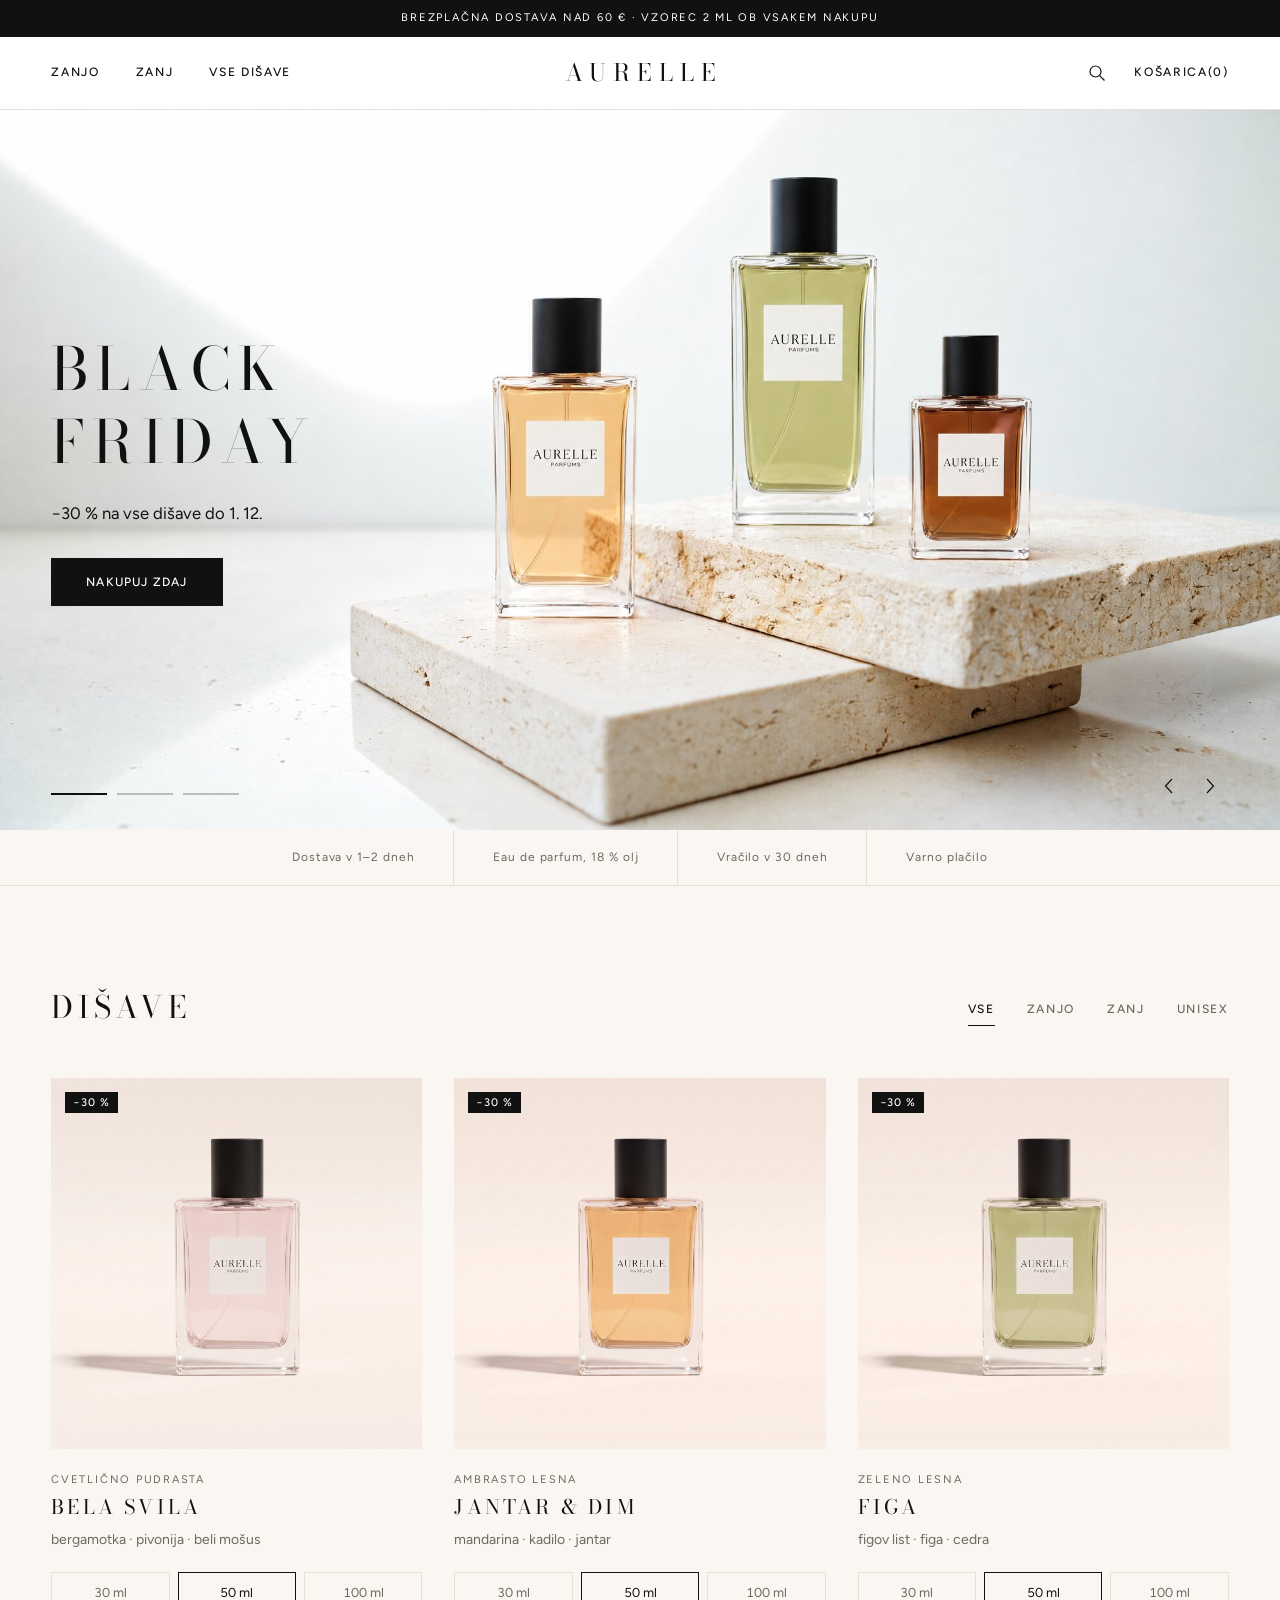
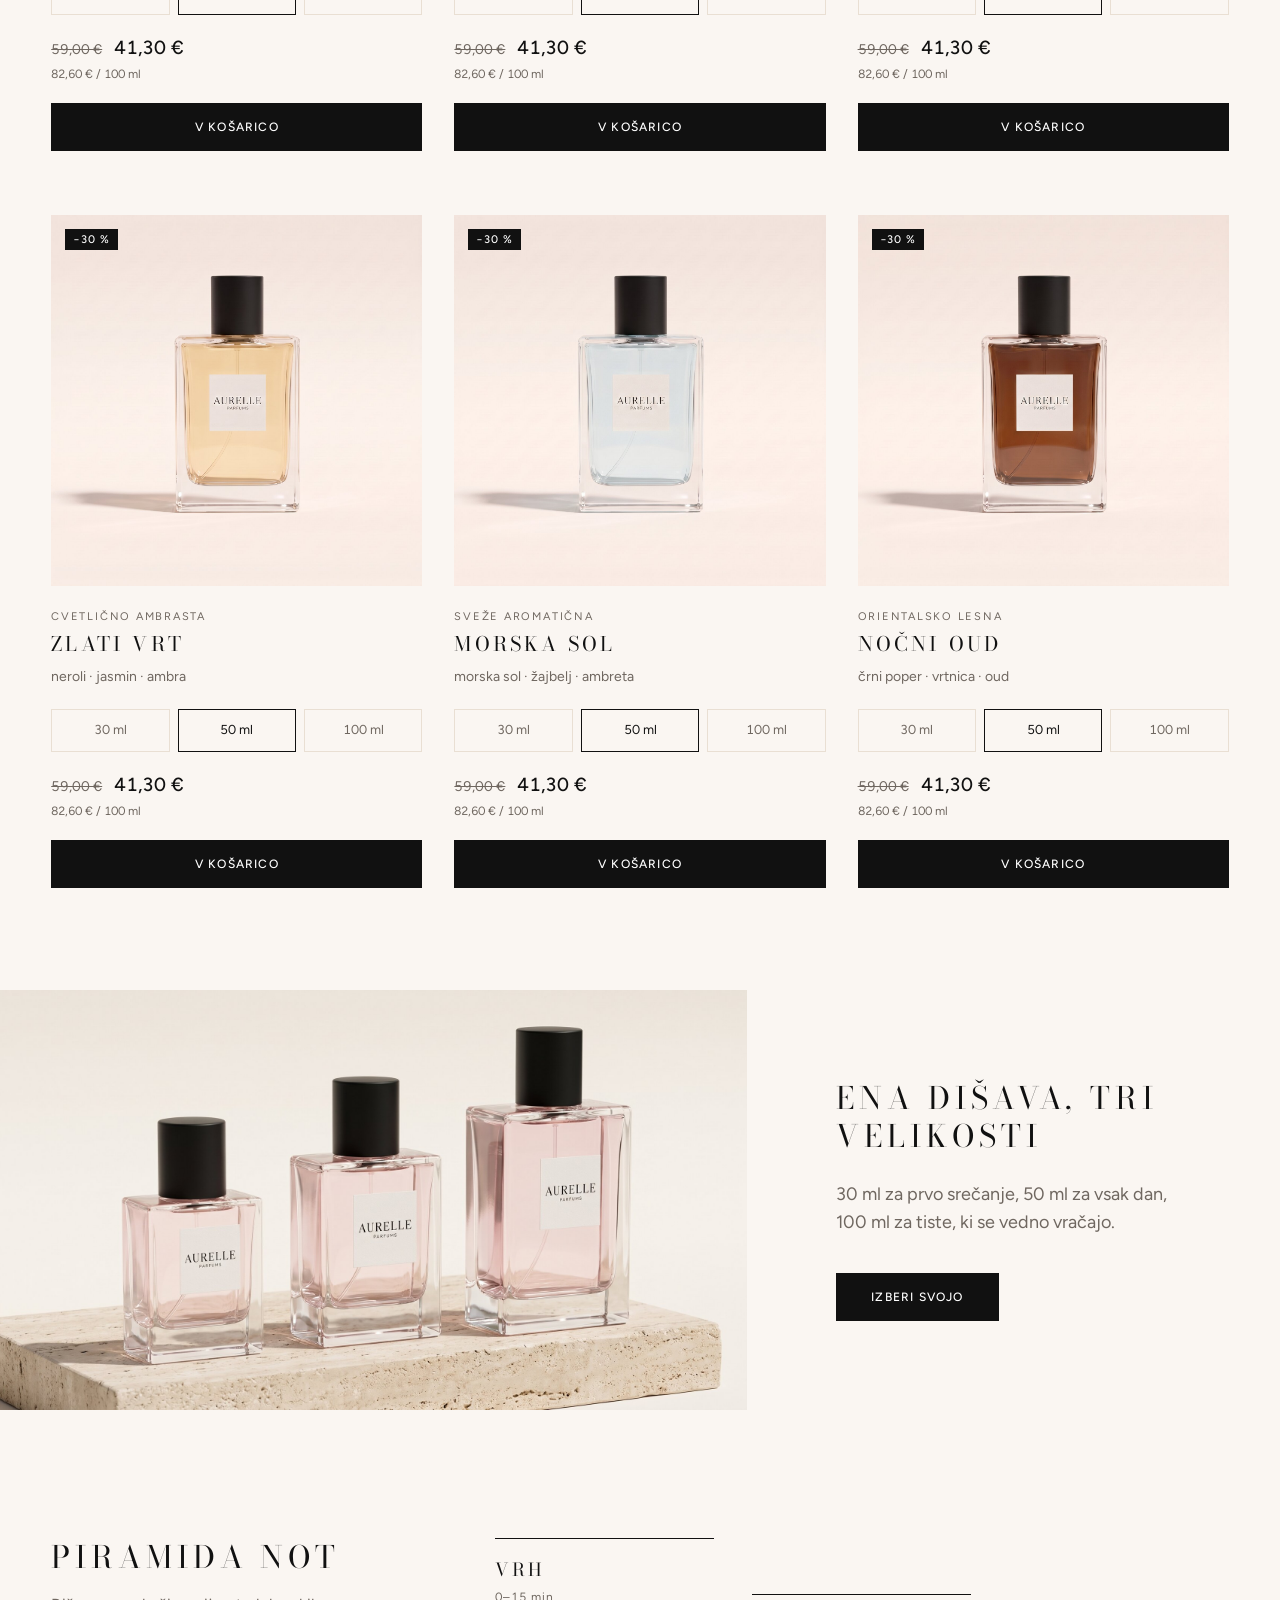
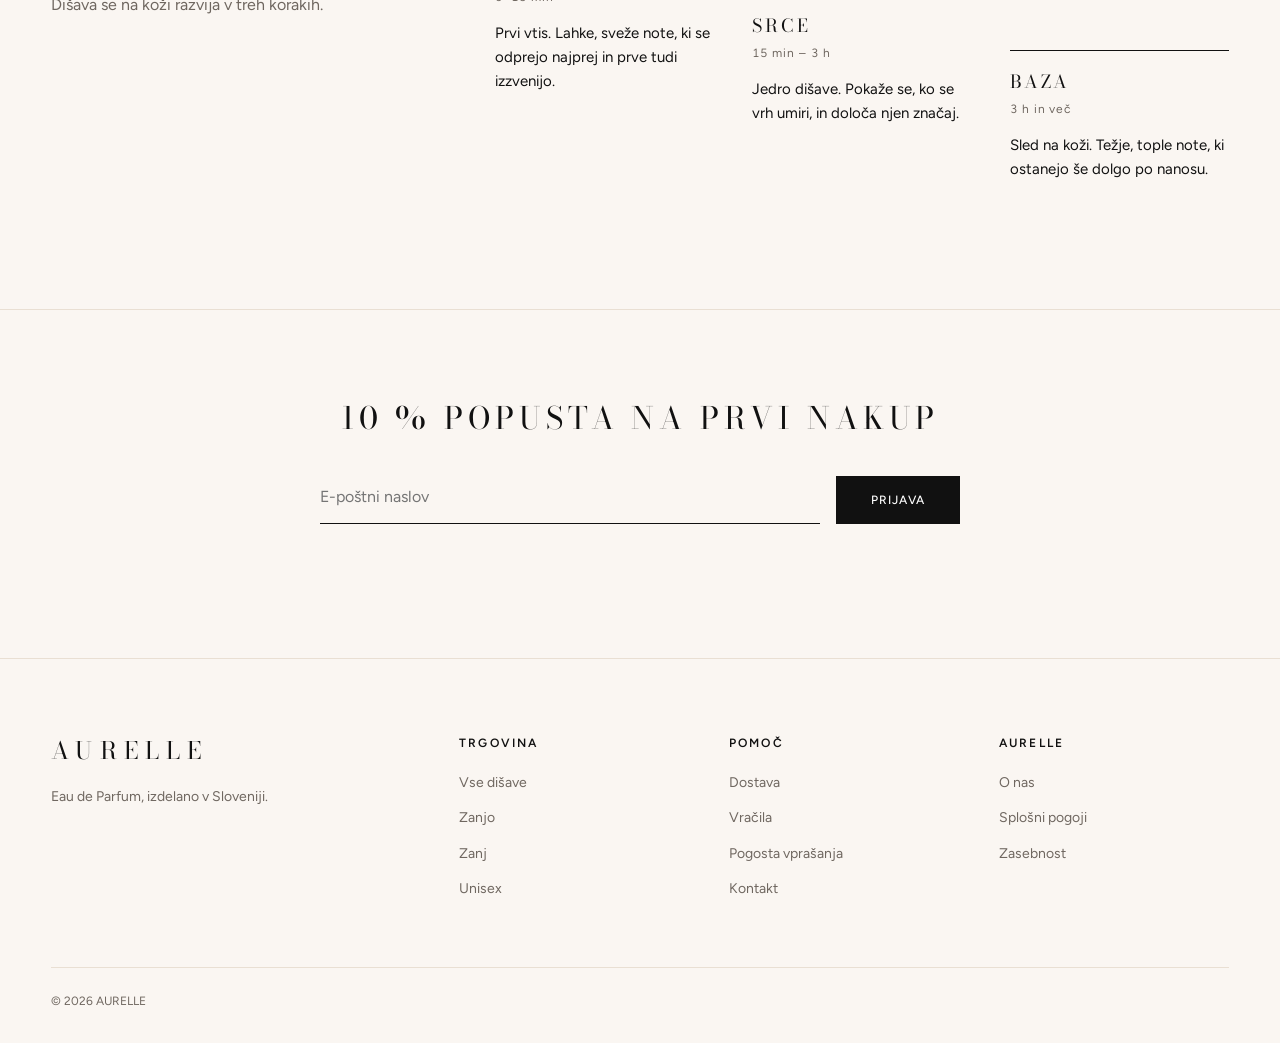
==== commit 95a7f5b4: "Add AURELLE demo perfume shop (replaces previous site) Co-Authored-By: Claude Sonnet 5.5 <noreply@an" ====
--- a/index.html
+++ b/index.html
@@ -1,478 +1,93 @@
 <!DOCTYPE html>
 <html lang="sl">
 <head>
-  <meta charset="UTF-8" />
-  <meta name="viewport" content="width=device-width, initial-scale=1" />
-  <title>Cvetličarna Rožmarin — Ptuj | Šopki, aranžmaji, poročno in žalno cvetje</title>
-  <meta name="description" content="Družinska cvetličarna Rožmarin iz Ptuja. Ročno izdelani šopki in aranžmaji, poročno in žalno cvetje, svečarstvo, hortikultura in dostava na dom. Dve poslovalnici: Ptuj in Bukovci." />
-  <meta name="theme-color" content="#2e4636" />
+  <meta charset="utf-8">
+  <meta name="viewport" content="width=device-width, initial-scale=1">
+  <title>AURELLE – Eau de Parfum, izdelano v Sloveniji</title>
+  <meta name="description" content="AURELLE: dišave Eau de Parfum z 18 % dišavnih olj, izdelane v Sloveniji. Ena dišava, tri velikosti.">
+  <link rel="preconnect" href="https://fonts.googleapis.com">
+  <link rel="preconnect" href="https://fonts.gstatic.com" crossorigin>
+  <link href="https://fonts.googleapis.com/css2?family=Bodoni+Moda:wght@400;500&family=Figtree:wght@400;500;600&display=swap" rel="stylesheet">
+  <link rel="stylesheet" href="css/styles.css">
+</head>
+<body class="page-home">
 
-  <!-- Open Graph -->
-  <meta property="og:type" content="business.business" />
-  <meta property="og:title" content="Cvetličarna Rožmarin — Ptuj" />
-  <meta property="og:description" content="Ročno izdelani šopki in aranžmaji, poročno in žalno cvetje, svečarstvo in hortikultura. Družinska cvetličarna z dolgoletno tradicijo." />
-  <meta property="og:locale" content="sl_SI" />
-  <meta property="og:url" content="./" />
-  <!-- TODO: replace with a real 1200x630 JPG/PNG photo before launch -->
-  <meta property="og:image" content="assets/og-image.svg" />
-  <meta name="twitter:card" content="summary_large_image" />
+<main id="main">
+  <h1 class="sr-only">AURELLE – dišave</h1>
 
-  <!-- Favicon (inline SVG) -->
-  <link rel="icon" href="data:image/svg+xml,%3Csvg xmlns='http://www.w3.org/2000/svg' viewBox='0 0 32 32'%3E%3Crect width='32' height='32' rx='7' fill='%232e4636'/%3E%3Cpath d='M16 5c0 6-4 8-4 13a4 4 0 0 0 8 0c0-5-4-7-4-13z' fill='none' stroke='%23f6efe4' stroke-width='1.6' stroke-linecap='round'/%3E%3Cpath d='M16 12c-2-1-4-1-5.5-.3M16 12c2-1 4-1 5.5-.3M16 17c-2-1-4-1-5.5-.3M16 17c2-1 4-1 5.5-.3M16 22c-1.6-.8-3.2-.8-4.5-.2M16 22c1.6-.8 3.2-.8 4.5-.2' stroke='%23c98a8a' stroke-width='1.3' stroke-linecap='round'/%3E%3C/svg%3E" />
+  <!-- Hero slider is built by js/home.js from HERO_SLIDES in js/products.js -->
+  <section class="hero" id="hero" aria-roledescription="carousel" aria-label="Aktualne ponudbe"></section>
 
-  <link rel="stylesheet" href="styles.css" />
+  <ul class="trust" aria-label="Zakaj AURELLE">
+    <li>Dostava v 1–2 dneh</li>
+    <li>Eau de parfum, 18 % olj</li>
+    <li>Vračilo v 30 dneh</li>
+    <li>Varno plačilo</li>
+  </ul>
 
-  <!-- LocalBusiness JSON-LD schema -->
-  <script type="application/ld+json">
-  {
-    "@context": "https://schema.org",
-    "@type": "Florist",
-    "name": "Cvetličarna Rožmarin",
-    "legalName": "Horvat Hermina s.p. — cvetličarstvo, svečarstvo in hortikultura",
-    "description": "Družinska cvetličarna iz Ptuja: ročno izdelani šopki in aranžmaji, poročno in žalno cvetje, svečarstvo, hortikultura in dostava na dom.",
-    "telephone": "+386 2 776 40 01",
-    "url": "./",
-    "image": "assets/og-image.svg",
-    "priceRange": "€€",
-    "sameAs": ["https://www.facebook.com/cvetlicarna.rozmarin.56/"],
-    "aggregateRating": {
-      "@type": "AggregateRating",
-      "ratingValue": "4.8",
-      "bestRating": "5",
-      "ratingCount": "1"
-    },
-    "address": {
-      "@type": "PostalAddress",
-      "streetAddress": "Miklošičeva ulica 10",
-      "addressLocality": "Ptuj",
-      "postalCode": "2250",
-      "addressCountry": "SI"
-    },
-    "location": [
-      {
-        "@type": "Place",
-        "name": "Cvetličarna Rožmarin — Ptuj",
-        "address": {
-          "@type": "PostalAddress",
-          "streetAddress": "Miklošičeva ulica 10",
-          "addressLocality": "Ptuj",
-          "postalCode": "2250",
-          "addressCountry": "SI"
-        }
-      },
-      {
-        "@type": "Place",
-        "name": "Cvetličarna Rožmarin — Bukovci",
-        "address": {
-          "@type": "PostalAddress",
-          "streetAddress": "Bukovci",
-          "addressLocality": "Markovci",
-          "postalCode": "2281",
-          "addressCountry": "SI"
-        }
-      }
-    ],
-    "openingHoursSpecification": [
-      {
-        "@type": "OpeningHoursSpecification",
-        "dayOfWeek": ["Monday", "Tuesday", "Wednesday", "Thursday", "Friday"],
-        "opens": "08:00",
-        "closes": "18:00"
-      },
-      {
-        "@type": "OpeningHoursSpecification",
-        "dayOfWeek": "Saturday",
-        "opens": "08:00",
-        "closes": "12:00"
-      }
-    ]
-  }
-  </script>
-</head>
-<body>
-  <a class="skip-link" href="#main">Preskoči na vsebino</a>
-
-  <!-- ============ HEADER ============ -->
-  <header class="site-header" id="siteHeader">
-    <div class="container header-inner">
-      <a href="#hero" class="brand" aria-label="Cvetličarna Rožmarin — domov">
-        <!-- SVG wordmark: rosemary sprig + serif type -->
-        <svg class="brand-mark" viewBox="0 0 44 44" aria-hidden="true">
-          <path d="M22 6c0 9-6 12-6 20a6 6 0 0 0 12 0c0-8-6-11-6-20z" fill="none" stroke="currentColor" stroke-width="1.7" stroke-linecap="round"/>
-          <g stroke="currentColor" stroke-width="1.4" stroke-linecap="round">
-            <path d="M22 16c-2.6-1.4-5.2-1.4-7.2-.4M22 16c2.6-1.4 5.2-1.4 7.2-.4"/>
-            <path d="M22 23c-2.6-1.4-5.2-1.4-7.2-.4M22 23c2.6-1.4 5.2-1.4 7.2-.4"/>
-            <path d="M22 30c-2.2-1.2-4.4-1.2-6.2-.3M22 30c2.2-1.2 4.4-1.2 6.2-.3"/>
-          </g>
-        </svg>
-        <span class="brand-text">Rožmarin</span>
-      </a>
-
-      <nav class="site-nav" id="siteNav" aria-label="Glavna navigacija">
-        <ul>
-          <li><a href="#o-nas">O nas</a></li>
-          <li><a href="#ponudba">Ponudba</a></li>
-          <li><a href="#cenik">Cenik</a></li>
-          <li><a href="#galerija">Galerija</a></li>
-          <li><a href="#kontakt">Kontakt</a></li>
-        </ul>
-        <a class="btn btn-primary nav-cta" href="tel:+38627764001">Pokličite nas</a>
-      </nav>
-
-      <button class="nav-toggle" id="navToggle" aria-label="Odpri meni" aria-expanded="false" aria-controls="siteNav">
-        <span></span><span></span><span></span>
-      </button>
-    </div>
-  </header>
-
-  <main id="main">
-    <!-- ============ HERO ============ -->
-    <section class="hero" id="hero" aria-label="Uvod">
-      <canvas class="hero-petals" id="heroPetals" aria-hidden="true"></canvas>
-
-      <!-- Hand-drawn floral line art (draws itself in) -->
-      <svg class="hero-art hero-art--left" viewBox="0 0 300 560" aria-hidden="true" preserveAspectRatio="xMinYMin meet">
-        <g class="draw" fill="none" stroke="currentColor" stroke-width="1.8" stroke-linecap="round">
-          <path pathLength="1" d="M-10 560 C 70 470 44 350 96 276 C 138 216 128 128 156 34" />
-          <path pathLength="1" d="M84 320 C 44 300 24 268 8 224" />
-          <path pathLength="1" d="M84 320 C 116 288 128 254 126 210" />
-          <path pathLength="1" d="M110 232 C 74 218 50 192 40 154" />
-          <path pathLength="1" d="M110 232 C 142 206 152 172 148 132" />
-          <path pathLength="1" d="M134 140 C 104 128 86 104 82 70" />
-          <path pathLength="1" d="M144 78 C 168 66 182 44 186 18" />
-        </g>
-        <g class="draw leaf" fill="currentColor" fill-opacity="0.14" stroke="currentColor" stroke-width="1.4" stroke-linecap="round">
-          <path pathLength="1" d="M8 224 c -18 -6 -28 -22 -30 -42 c 20 2 36 12 44 30 c -2 6 -8 12 -14 12z" />
-          <path pathLength="1" d="M126 210 c 18 -8 28 -26 28 -48 c -22 4 -38 16 -44 36 c 2 6 10 12 16 12z" />
-          <path pathLength="1" d="M40 154 c -16 -10 -22 -30 -20 -50 c 18 6 32 20 36 40 c -2 6 -10 12 -16 10z" />
-        </g>
-        <g class="draw bloom" fill="none" stroke="currentColor" stroke-width="1.5" stroke-linecap="round">
-          <circle pathLength="1" cx="156" cy="34" r="7" />
-          <path pathLength="1" d="M156 34 c 0 -16 10 -24 22 -24 c 0 14 -8 24 -22 24z" />
-          <path pathLength="1" d="M156 34 c 0 -16 -10 -24 -22 -24 c 0 14 8 24 22 24z" />
-          <path pathLength="1" d="M156 34 c 14 4 22 14 22 28 c -14 0 -22 -12 -22 -28z" />
-          <path pathLength="1" d="M156 34 c -14 4 -22 14 -22 28 c 14 0 22 -12 22 -28z" />
-          <circle pathLength="1" cx="186" cy="18" r="5" />
-          <circle pathLength="1" cx="82" cy="70" r="4" />
-        </g>
-      </svg>
-
-      <svg class="hero-art hero-art--right" viewBox="0 0 300 560" aria-hidden="true" preserveAspectRatio="xMaxYMin meet">
-        <g class="draw" fill="none" stroke="currentColor" stroke-width="1.8" stroke-linecap="round">
-          <path pathLength="1" d="M310 560 C 232 470 258 350 206 276 C 164 216 176 120 150 30" />
-          <path pathLength="1" d="M218 320 C 258 300 278 268 294 224" />
-          <path pathLength="1" d="M218 320 C 186 288 174 254 176 210" />
-          <path pathLength="1" d="M192 232 C 228 218 252 192 262 154" />
-          <path pathLength="1" d="M192 232 C 160 206 150 172 154 132" />
-          <path pathLength="1" d="M168 140 C 198 128 216 104 220 70" />
-        </g>
-        <g class="draw leaf" fill="currentColor" fill-opacity="0.14" stroke="currentColor" stroke-width="1.4" stroke-linecap="round">
-          <path pathLength="1" d="M294 224 c 18 -6 28 -22 30 -42 c -20 2 -36 12 -44 30 c 2 6 8 12 14 12z" />
-          <path pathLength="1" d="M176 210 c -18 -8 -28 -26 -28 -48 c 22 4 38 16 44 36 c -2 6 -10 12 -16 12z" />
-          <path pathLength="1" d="M262 154 c 16 -10 22 -30 20 -50 c -18 6 -32 20 -36 40 c 2 6 10 12 16 10z" />
-        </g>
-        <g class="draw bloom" fill="none" stroke="currentColor" stroke-width="1.5" stroke-linecap="round">
-          <circle pathLength="1" cx="236" cy="150" r="6" />
-          <path pathLength="1" d="M236 150 c 0 -14 9 -21 19 -21 c 0 12 -7 21 -19 21z" />
-          <path pathLength="1" d="M236 150 c 0 -14 -9 -21 -19 -21 c 0 12 7 21 19 21z" />
-          <path pathLength="1" d="M236 150 c 12 3 19 12 19 25 c -12 0 -19 -11 -19 -25z" />
-          <circle pathLength="1" cx="150" cy="30" r="6" />
-          <circle pathLength="1" cx="220" cy="70" r="4" />
-        </g>
-      </svg>
-
-      <div class="container hero-content">
-        <p class="hero-eyebrow reveal-hero" data-delay="1">Cvetličarna · svečarstvo · hortikultura</p>
-        <h1 class="hero-title">
-          <span class="reveal-hero" data-delay="2">Cvetje, ki pove</span>
-          <span class="reveal-hero" data-delay="3">več kot besede</span>
-        </h1>
-        <p class="hero-sub reveal-hero" data-delay="4">
-          Družinska cvetličarna iz Ptuja. Šopki, aranžmaji, poročno in žalno cvetje
-          ter urejanje okolice — vse izdelano ročno, z občutkom.
-        </p>
-        <div class="hero-actions reveal-hero" data-delay="5">
-          <a class="btn btn-primary" href="tel:+38627764001">Pokličite nas</a>
-          <a class="btn btn-ghost" href="#ponudba">Naša ponudba</a>
-        </div>
-      </div>
-
-      <a href="#o-nas" class="scroll-cue" aria-label="Pomik navzdol">
-        <span class="scroll-cue-dot"></span>
-        <span class="scroll-cue-text">Odkrijte več</span>
-      </a>
-    </section>
-
-    <!-- ============ O NAS ============ -->
-    <section class="section about" id="o-nas" aria-labelledby="about-title">
-      <div class="container about-grid">
-        <div class="about-text reveal">
-          <p class="eyebrow">O nas</p>
-          <h2 id="about-title">Družinska cvetličarna z dolgoletno tradicijo</h2>
-          <p>
-            Cvetličarna Rožmarin je družinsko podjetje, ki že desetletja ustvarja cvetlične
-            aranžmaje za vse trenutke v življenju — od prvih šopkov in slovesnih dni do
-            tihih slovesov. Vsak šopek in venec izdelamo ročno, iz svežega cvetja in
-            z osebnim pristopom.
-          </p>
-          <p>
-            Delujemo na dveh lokacijah: v središču Ptuja na Miklošičevi ulici in v Bukovcih.
-            Poleg cvetličarstva ponujamo tudi svečarstvo ter hortikulturo — zasaditev in
-            vzdrževanje zelenic, gred in cvetličnih korit za dom ali podjetje. Kar potrebujete,
-            vam z veseljem dostavimo na dom.
-          </p>
-        </div>
-        <ul class="stat-row reveal" data-stagger>
-          <li>
-            <span class="stat-value">4,8&nbsp;★</span>
-            <span class="stat-label">ocena na Googlu</span>
-          </li>
-          <li>
-            <span class="stat-value">2</span>
-            <span class="stat-label">poslovalnici</span>
-          </li>
-          <li>
-            <span class="stat-value">Dostava</span>
-            <span class="stat-label">na dom</span>
-          </li>
-        </ul>
-      </div>
-    </section>
-
-    <!-- ============ PONUDBA ============ -->
-    <section class="section services" id="ponudba" aria-labelledby="services-title">
-      <div class="container">
-        <div class="section-head reveal">
-          <p class="eyebrow">Ponudba</p>
-          <h2 id="services-title">Kar ustvarimo za vas</h2>
-          <p class="section-lead">Vsak izdelek nastane ročno, prilagojen priložnosti in vaši želji.</p>
-        </div>
-
-        <div class="card-grid" data-stagger>
-          <article class="card reveal">
-            <span class="card-icon" aria-hidden="true">
-              <svg viewBox="0 0 40 40" fill="none" stroke="currentColor" stroke-width="1.7" stroke-linecap="round" stroke-linejoin="round">
-                <path d="M20 22c0-6 4-9 4-14M20 22c0-6-4-9-4-14M20 22c4-3 8-3 12-1M20 22c-4-3-8-3-12-1"/>
-                <path d="M13 22h14l-2 12H15z"/>
-              </svg>
-            </span>
-            <h3>Šopki in aranžmaji</h3>
-            <p>Sveži šopki za rojstne dneve, obletnice in vsakdanje pozornosti. Sestavimo jih po vaši želji, barvi in priložnosti.</p>
-          </article>
-
-          <article class="card reveal">
-            <span class="card-icon" aria-hidden="true">
-              <svg viewBox="0 0 40 40" fill="none" stroke="currentColor" stroke-width="1.7" stroke-linecap="round" stroke-linejoin="round">
-                <circle cx="20" cy="14" r="6"/>
-                <path d="M20 20v14M14 27h12M12 34h16"/>
-                <path d="M20 8c1.5 1.5 1.5 4 0 6-1.5-2-1.5-4.5 0-6z"/>
-              </svg>
-            </span>
-            <h3>Poročno cvetje</h3>
-            <p>Poročni šopek, cvetje za v lase, naprsni šopki in dekoracija prostora. Uskladimo se z vašo zgodbo in slogom poroke.</p>
-          </article>
-
-          <article class="card reveal">
-            <span class="card-icon" aria-hidden="true">
-              <svg viewBox="0 0 40 40" fill="none" stroke="currentColor" stroke-width="1.7" stroke-linecap="round" stroke-linejoin="round">
-                <circle cx="20" cy="21" r="11"/>
-                <path d="M20 10v-4M20 10c-2 2-2 5 0 7 2-2 2-5 0-7z"/>
-              </svg>
-            </span>
-            <h3>Žalno cvetje in venci</h3>
-            <p>Venci, žalne ikebane in aranžmaji, izdelani s spoštovanjem. Poskrbimo za pravočasno dostavo ob dogovorjeni uri.</p>
-          </article>
-
-          <article class="card reveal">
-            <span class="card-icon" aria-hidden="true">
-              <svg viewBox="0 0 40 40" fill="none" stroke="currentColor" stroke-width="1.7" stroke-linecap="round" stroke-linejoin="round">
-                <rect x="14" y="14" width="12" height="20" rx="2"/>
-                <path d="M20 14V9M20 9c1.4 0 2.4-1 2.4-2.6C22.4 4.8 20 3 20 3s-2.4 1.8-2.4 3.4C17.6 8 18.6 9 20 9z"/>
-              </svg>
-            </span>
-            <h3>Svečarstvo</h3>
-            <p>Nagrobne sveče, dišeče sveče in darilni programi. Klasične in sodobne oblike za vsako priložnost.</p>
-          </article>
-
-          <article class="card reveal">
-            <span class="card-icon" aria-hidden="true">
-              <svg viewBox="0 0 40 40" fill="none" stroke="currentColor" stroke-width="1.7" stroke-linecap="round" stroke-linejoin="round">
-                <path d="M14 34h12l-1.5-12h-9z"/>
-                <path d="M20 22c0-5 3-7 3-11M20 22c0-4-3-6-3-9"/>
-                <path d="M20 13c2 0 4-2 4-5-3 0-4 2-4 5zM20 15c-1.6 0-3.4-1.6-3.4-4 2.4 0 3.4 1.6 3.4 4z"/>
-              </svg>
-            </span>
-            <h3>Lončnice in sadike</h3>
-            <p>Sobne rastline, balkonsko cvetje in sezonske sadike. Svetujemo pri izbiri, presajanju in negi.</p>
-          </article>
-
-          <article class="card reveal">
-            <span class="card-icon" aria-hidden="true">
-              <svg viewBox="0 0 40 40" fill="none" stroke="currentColor" stroke-width="1.7" stroke-linecap="round" stroke-linejoin="round">
-                <path d="M6 32h28"/>
-                <path d="M12 32c0-5 3-9 8-9s8 4 8 9"/>
-                <path d="M20 23v-6M20 17c-3 0-5-2-5-5 3 0 5 2 5 5zM20 17c3 0 5-2 5-5-3 0-5 2-5 5z"/>
-              </svg>
-            </span>
-            <h3>Hortikultura in urejanje okolice</h3>
-            <p>Zasaditev in redno vzdrževanje zelenic, gred ter cvetličnih korit — za dom, vrt ali poslovne prostore.</p>
-          </article>
-        </div>
-      </div>
-    </section>
-
-    <!-- ============ CENIK ============ -->
-    <section class="section pricing" id="cenik" aria-labelledby="pricing-title">
-      <div class="container">
-        <div class="section-head reveal">
-          <p class="eyebrow">Cenik</p>
-          <h2 id="pricing-title">Okvirne cene</h2>
-          <p class="section-lead">Okvirne cene — za natančno ponudbo nas pokličite. Cena je odvisna od izbire cvetja, velikosti in sezone.</p>
-        </div>
-
-        <ul class="price-list reveal" data-stagger id="priceList">
-          <!-- filled by main.js from the PRICES constant (single source of truth) -->
-        </ul>
-
-        <p class="pricing-note reveal">
-          Cene vključujejo izdelavo. Dostava se obračuna posebej.
-          <a href="tel:+38627764001">Pokličite 02 776 40 01</a> za osebno ponudbo.
-        </p>
-      </div>
-    </section>
-
-    <!-- ============ GALERIJA ============ -->
-    <section class="section gallery" id="galerija" aria-labelledby="gallery-title">
-      <div class="container">
-        <div class="section-head reveal">
-          <p class="eyebrow">Galerija</p>
-          <h2 id="gallery-title">Nekaj naših stvaritev</h2>
-          <p class="section-lead">Utrinki iz cvetličarne. Prave fotografije bomo z veseljem dodali skupaj z vami.</p>
-        </div>
-
-        <ul class="gallery-grid" data-stagger>
-          <li class="gallery-item reveal"><button type="button" data-full="assets/gallery-1.svg"><img src="assets/gallery-1.svg" alt="Barvit šopek sezonskega cvetja" loading="lazy" /></button></li>
-          <li class="gallery-item reveal"><button type="button" data-full="assets/gallery-2.svg"><img src="assets/gallery-2.svg" alt="Poročni šopek v belih in pastelnih odtenkih" loading="lazy" /></button></li>
-          <li class="gallery-item reveal"><button type="button" data-full="assets/gallery-3.svg"><img src="assets/gallery-3.svg" alt="Žalni venec iz zelenja in cvetja" loading="lazy" /></button></li>
-          <li class="gallery-item reveal"><button type="button" data-full="assets/gallery-4.svg"><img src="assets/gallery-4.svg" alt="Cvetlični aranžma v nizki posodi" loading="lazy" /></button></li>
-          <li class="gallery-item reveal"><button type="button" data-full="assets/gallery-5.svg"><img src="assets/gallery-5.svg" alt="Dišeče in okrasne sveče" loading="lazy" /></button></li>
-          <li class="gallery-item reveal"><button type="button" data-full="assets/gallery-6.svg"><img src="assets/gallery-6.svg" alt="Lončnice pripravljene za darilo" loading="lazy" /></button></li>
-          <li class="gallery-item reveal"><button type="button" data-full="assets/gallery-7.svg"><img src="assets/gallery-7.svg" alt="Urejena gredica pred hišo" loading="lazy" /></button></li>
-          <li class="gallery-item reveal"><button type="button" data-full="assets/gallery-8.svg"><img src="assets/gallery-8.svg" alt="Šopek suhih cvetov" loading="lazy" /></button></li>
-        </ul>
-      </div>
-    </section>
-
-    <!-- ============ KONTAKT ============ -->
-    <section class="section contact" id="kontakt" aria-labelledby="contact-title">
-      <div class="container">
-        <div class="section-head reveal">
-          <p class="eyebrow">Kontakt</p>
-          <h2 id="contact-title">Obiščite nas ali pokličite</h2>
-          <p class="section-lead">Za naročila, ponudbe in dogovor o dostavi smo dosegljivi na obeh lokacijah.</p>
-        </div>
-
-        <div class="contact-grid">
-          <div class="location-card reveal">
-            <h3>Poslovalnica Ptuj</h3>
-            <address>
-              Miklošičeva ulica 10<br />
-              2250 Ptuj
-            </address>
-            <p class="location-line">
-              <a href="tel:+38627764001">02 776 40 01</a>
-            </p>
-            <!-- TODO: confirm opening hours with client -->
-            <dl class="hours">
-              <div><dt>Pon–Pet</dt><dd>8:00–18:00</dd></div>
-              <div><dt>Sobota</dt><dd>8:00–12:00</dd></div>
-              <div><dt>Nedelja</dt><dd>zaprto</dd></div>
-            </dl>
-            <a class="fb-link" href="https://www.facebook.com/cvetlicarna.rozmarin.56/" target="_blank" rel="noopener">
-              Facebook stran
-            </a>
-          </div>
-
-          <div class="location-card reveal">
-            <h3>Poslovalnica Bukovci</h3>
-            <address>
-              Bukovci<br />
-              2281 Markovci <!-- TODO: confirm exact house number & postal code with client -->
-            </address>
-            <p class="location-line">
-              <a href="tel:+38627764001">02 776 40 01</a>
-            </p>
-            <!-- TODO: confirm opening hours with client -->
-            <dl class="hours">
-              <div><dt>Pon–Pet</dt><dd>8:00–18:00</dd></div>
-              <div><dt>Sobota</dt><dd>8:00–12:00</dd></div>
-              <div><dt>Nedelja</dt><dd>zaprto</dd></div>
-            </dl>
-            <a class="fb-link" href="https://www.facebook.com/cvetlicarna.rozmarin.56/" target="_blank" rel="noopener">
-              Facebook stran
-            </a>
-          </div>
-
-          <form class="contact-form reveal" id="contactForm" novalidate>
-            <h3>Pišite nam</h3>
-            <!--
-              No backend. To activate, plug in Formspree (or similar):
-              <form action="https://formspree.io/f/XXXXXXXX" method="POST"> ... </form>
-              and remove the e.preventDefault() success handling in main.js.
-            -->
-            <div class="field">
-              <label for="cf-name">Ime in priimek</label>
-              <input type="text" id="cf-name" name="name" autocomplete="name" required />
-              <span class="field-error" data-for="cf-name"></span>
-            </div>
-            <div class="field">
-              <label for="cf-email">E-pošta</label>
-              <input type="email" id="cf-email" name="email" autocomplete="email" required />
-              <span class="field-error" data-for="cf-email"></span>
-            </div>
-            <div class="field">
-              <label for="cf-message">Sporočilo</label>
-              <textarea id="cf-message" name="message" rows="4" required></textarea>
-              <span class="field-error" data-for="cf-message"></span>
-            </div>
-            <button type="submit" class="btn btn-primary">Pošljite sporočilo</button>
-            <p class="form-success" id="formSuccess" hidden>
-              Hvala za sporočilo! Oglasili se vam bomo v najkrajšem možnem času.
-            </p>
-          </form>
-        </div>
-      </div>
-    </section>
-  </main>
-
-  <!-- ============ FOOTER ============ -->
-  <footer class="site-footer">
-    <div class="container footer-inner">
-      <div class="footer-brand">
-        <span class="brand-text">Rožmarin</span>
-        <p>Horvat Hermina s.p.<br />Cvetličarstvo, svečarstvo in hortikultura</p>
-      </div>
-      <nav class="footer-nav" aria-label="Noga">
-        <a href="#o-nas">O nas</a>
-        <a href="#ponudba">Ponudba</a>
-        <a href="#cenik">Cenik</a>
-        <a href="#galerija">Galerija</a>
-        <a href="#kontakt">Kontakt</a>
-      </nav>
-      <div class="footer-contact">
-        <a href="tel:+38627764001">02 776 40 01</a>
-        <a href="https://www.facebook.com/cvetlicarna.rozmarin.56/" target="_blank" rel="noopener">Facebook</a>
+  <section class="section wrap" id="products" aria-labelledby="products-title">
+    <div class="section__head">
+      <h2 id="products-title">Dišave</h2>
+      <div class="tabs" role="group" aria-label="Filter dišav">
+        <button type="button" class="tab" data-filter="all" aria-pressed="true">Vse</button>
+        <button type="button" class="tab" data-filter="zanjo" aria-pressed="false">Zanjo</button>
+        <button type="button" class="tab" data-filter="zanj" aria-pressed="false">Zanj</button>
+        <button type="button" class="tab" data-filter="unisex" aria-pressed="false">Unisex</button>
       </div>
     </div>
-    <p class="footer-copy">© <span id="year">2026</span> Cvetličarna Rožmarin — Horvat Hermina s.p. Vse pravice pridržane.</p>
-  </footer>
+    <div class="grid" id="grid"></div>
+  </section>
 
-  <!-- ============ LIGHTBOX ============ -->
-  <div class="lightbox" id="lightbox" role="dialog" aria-modal="true" aria-label="Povečana slika" hidden>
-    <button class="lightbox-close" id="lightboxClose" aria-label="Zapri">&times;</button>
-    <img id="lightboxImg" src="" alt="" />
-  </div>
+  <section class="split" aria-labelledby="split-title">
+    <div class="split__media media">
+      <img src="images/sizes.jpg" alt="Steklenice dišave AURELLE v velikostih 30, 50 in 100 ml, ena ob drugi na kamniti plošči" loading="lazy" decoding="async" width="2000" height="1116">
+    </div>
+    <div class="split__text">
+      <h2 id="split-title">Ena dišava, tri velikosti</h2>
+      <p>30 ml za prvo srečanje, 50 ml za vsak dan, 100 ml za tiste, ki se vedno vračajo.</p>
+      <a class="btn" href="#products">Izberi svojo</a>
+    </div>
+  </section>
 
-  <script src="main.js"></script>
+  <section class="pyramid wrap" aria-labelledby="pyramid-title">
+    <div class="pyramid__intro">
+      <h2 id="pyramid-title">Piramida not</h2>
+      <p class="muted">Dišava se na koži razvija v treh korakih.</p>
+    </div>
+    <ol class="pyramid__list">
+      <li>
+        <h3>Vrh</h3>
+        <p class="pyramid__time">0–15 min</p>
+        <p>Prvi vtis. Lahke, sveže note, ki se odprejo najprej in prve tudi izzvenijo.</p>
+      </li>
+      <li>
+        <h3>Srce</h3>
+        <p class="pyramid__time">15 min – 3 h</p>
+        <p>Jedro dišave. Pokaže se, ko se vrh umiri, in določa njen značaj.</p>
+      </li>
+      <li>
+        <h3>Baza</h3>
+        <p class="pyramid__time">3 h in več</p>
+        <p>Sled na koži. Težje, tople note, ki ostanejo še dolgo po nanosu.</p>
+      </li>
+    </ol>
+  </section>
+
+  <section class="newsletter" aria-labelledby="news-title">
+    <div class="newsletter__in">
+      <h2 id="news-title">10 % popusta na prvi nakup</h2>
+      <form class="newsletter__form" id="newsletter" novalidate>
+        <label class="sr-only" for="news-email">E-poštni naslov</label>
+        <input id="news-email" name="email" type="email" placeholder="E-poštni naslov" autocomplete="email" required>
+        <button type="submit" class="btn">Prijava</button>
+      </form>
+      <p class="newsletter__msg" id="newsletter-msg" role="status"></p>
+    </div>
+  </section>
+</main>
+
+<script src="js/products.js"></script>
+<script src="js/shop.js"></script>
+<script src="js/home.js"></script>
 </body>
 </html>
--- a/css/styles.css
+++ b/css/styles.css
@@ -0,0 +1,467 @@
+/* AURELLE – styles. Desktop first (1280–1600 px), scales down. */
+
+:root {
+  --bg: #FAF6F2;
+  --media: #F4E7DF;
+  --line: #E9DFD3;
+  --ink: #111111;
+  --muted: #6F6760;
+  --white: #FFFFFF;
+  --serif: "Bodoni Moda", "Bodoni 72", Didot, "Times New Roman", serif;
+  --sans: "Figtree", system-ui, -apple-system, "Segoe UI", Helvetica, Arial, sans-serif;
+  --pad: clamp(20px, 4vw, 64px);
+  --max: 1600px;
+  --fade: 400ms;
+  --header-h: 72px;
+}
+
+*, *::before, *::after { box-sizing: border-box; }
+html { scroll-behavior: smooth; scroll-padding-top: calc(var(--header-h) + 16px); }
+body {
+  margin: 0;
+  background: var(--bg);
+  color: var(--ink);
+  font: 400 16px/1.6 var(--sans);
+  -webkit-font-smoothing: antialiased;
+}
+body.no-scroll { overflow: hidden; }
+img { display: block; max-width: 100%; height: auto; }
+a { color: inherit; }
+ul, ol { list-style: none; margin: 0; padding: 0; }
+h1, h2, h3, p, dl, dd, figure { margin: 0; }
+button, input, select { font: inherit; color: inherit; }
+button { cursor: pointer; }
+
+:focus-visible { outline: 2px solid var(--ink); outline-offset: 3px; }
+
+.sr-only {
+  position: absolute; width: 1px; height: 1px; margin: -1px; padding: 0;
+  overflow: hidden; clip: rect(0 0 0 0); white-space: nowrap; border: 0;
+}
+.skip {
+  position: absolute; left: 12px; top: -60px; z-index: 100;
+  background: var(--ink); color: var(--white); padding: 10px 16px; text-decoration: none;
+  font-size: 13px;
+}
+.skip:focus { top: 12px; }
+
+.wrap { max-width: var(--max); margin: 0 auto; padding-left: var(--pad); padding-right: var(--pad); }
+.muted { color: var(--muted); }
+.small { font-size: 13px; }
+
+/* ---------- type ---------- */
+
+h1, h2, h3, .wordmark {
+  font-family: var(--serif);
+  font-weight: 400;
+  text-transform: uppercase;
+  letter-spacing: 0.16em;
+  line-height: 1.25;
+}
+h2 { font-size: clamp(24px, 2.4vw, 34px); }
+.eyebrow {
+  font-size: 11px; letter-spacing: 0.16em; text-transform: uppercase; color: var(--muted);
+}
+.label { font-size: 11px; letter-spacing: 0.16em; text-transform: uppercase; color: var(--muted); margin: 28px 0 10px; }
+.price, .price *, .qty, .sum, .line__total, .sizes { font-variant-numeric: tabular-nums; }
+
+/* ---------- buttons ---------- */
+
+.btn {
+  display: inline-flex; align-items: center; justify-content: center;
+  padding: 17px 34px; border: 1px solid var(--ink); border-radius: 0;
+  background: var(--ink); color: var(--white);
+  font: 500 12px/1 var(--sans); letter-spacing: 0.1em; text-transform: uppercase; text-decoration: none;
+  transition: background var(--fade), color var(--fade);
+}
+.btn:hover { background: var(--white); color: var(--ink); }
+.btn--full { width: 100%; }
+.btn--outline { background: transparent; color: var(--ink); }
+.btn--outline:hover { background: var(--ink); color: var(--white); }
+.link-btn {
+  background: none; border: 0; padding: 4px 0; color: var(--muted);
+  font-size: 12px; letter-spacing: 0.1em; text-transform: uppercase;
+  text-decoration: underline; text-underline-offset: 4px;
+}
+.link-btn:hover { color: var(--ink); }
+
+/* ---------- announcement + header ---------- */
+
+.announce { background: var(--ink); color: var(--white); text-align: center; padding: 10px var(--pad); }
+.announce p { font-size: 11px; letter-spacing: 0.16em; text-transform: uppercase; line-height: 1.5; }
+
+.header { position: sticky; top: 0; z-index: 40; background: var(--white); border-bottom: 1px solid var(--line); }
+.header__in {
+  display: grid; grid-template-columns: 1fr auto 1fr; align-items: center;
+  height: var(--header-h); max-width: var(--max); margin: 0 auto; padding: 0 var(--pad);
+}
+.nav { display: flex; gap: 36px; }
+.nav a, .hbtn--text {
+  font-size: 12px; font-weight: 500; letter-spacing: 0.14em; text-transform: uppercase; text-decoration: none;
+}
+.nav a { position: relative; padding: 6px 0; }
+.nav a::after {
+  content: ""; position: absolute; left: 0; right: 0; bottom: 0; height: 1px; background: var(--ink);
+  transform: scaleX(0); transform-origin: left; transition: transform var(--fade);
+}
+.nav a:hover::after { transform: scaleX(1); }
+.nav-toggle {
+  display: none; background: none; border: 0; padding: 8px 0;
+  font-size: 12px; font-weight: 500; letter-spacing: 0.14em; text-transform: uppercase;
+}
+.header__logo { display: flex; justify-content: center; text-decoration: none; }
+.logo { height: 30px; width: auto; }
+.wordmark { font-size: 24px; letter-spacing: 0.3em; margin-right: -0.3em; }
+.header__right { display: flex; justify-content: flex-end; align-items: center; gap: 28px; }
+.hbtn { background: none; border: 0; padding: 8px 0; display: inline-flex; align-items: center; }
+.hbtn--text { white-space: nowrap; }
+
+.search { border-top: 1px solid var(--line); background: var(--white); }
+.search__in { max-width: var(--max); margin: 0 auto; padding: 20px var(--pad) 28px; }
+.search input {
+  width: 100%; max-width: 560px; border: 0; border-bottom: 1px solid var(--ink); background: transparent;
+  padding: 10px 0; font-size: 16px; border-radius: 0;
+}
+.search input:focus-visible { outline-offset: 6px; }
+.search__results { margin-top: 12px; max-width: 560px; }
+.search__results li { border-bottom: 1px solid var(--line); }
+.search__results a {
+  display: flex; justify-content: space-between; gap: 16px; padding: 12px 0; text-decoration: none; font-size: 14px;
+}
+.search__name { font-family: var(--serif); text-transform: uppercase; letter-spacing: 0.14em; }
+
+/* ---------- media boxes ---------- */
+
+.media { background: var(--media); overflow: hidden; display: block; position: relative; }
+.media img { width: 100%; height: 100%; object-fit: cover; }
+
+/* ---------- hero ---------- */
+
+.hero { position: relative; background: var(--media); overflow: hidden; }
+.hero__track { display: grid; }
+.slide {
+  grid-area: 1 / 1; position: relative; opacity: 0; visibility: hidden;
+  height: clamp(460px, 56.25vw, 80vh);
+  transition: opacity 700ms ease, visibility 0s linear 700ms;
+}
+.slide.is-active { opacity: 1; visibility: visible; transition: opacity 700ms ease, visibility 0s; }
+.slide__img { position: absolute; inset: 0; width: 100%; height: 100%; object-fit: cover; object-position: right center; }
+.slide__text {
+  position: relative; z-index: 1; height: 100%; display: flex; align-items: center;
+  max-width: var(--max); margin: 0 auto; padding: 0 var(--pad);
+}
+.slide__copy { max-width: 34%; min-width: 300px; }
+.slide__copy h2 { font-size: clamp(34px, 4.6vw, 72px); letter-spacing: 0.14em; margin-bottom: 20px; }
+.slide__copy p { font-size: clamp(16px, 1.3vw, 20px); margin-bottom: 32px; max-width: 24em; }
+
+.hero__controls {
+  position: absolute; left: 0; right: 0; bottom: 0; z-index: 2;
+  display: flex; justify-content: space-between; align-items: flex-end;
+  max-width: var(--max); margin: 0 auto; padding: 0 var(--pad) 26px;
+}
+.hero__bars { display: flex; gap: 10px; }
+.bar { position: relative; width: 56px; height: 20px; background: none; border: 0; padding: 0; }
+.bar::before {
+  content: ""; position: absolute; left: 0; right: 0; top: 9px; height: 2px; background: var(--ink); opacity: 0.25;
+  transition: opacity var(--fade);
+}
+.bar.is-active::before, .bar:hover::before { opacity: 1; }
+.hero__arrows { display: flex; gap: 6px; }
+.arrow { background: none; border: 0; width: 36px; height: 36px; display: inline-flex; align-items: center; justify-content: center; }
+
+/* ---------- trust strip ---------- */
+
+.trust {
+  display: flex; justify-content: center; flex-wrap: wrap;
+  border-bottom: 1px solid var(--line);
+  background: var(--bg);
+}
+.trust li {
+  padding: 18px clamp(16px, 3vw, 56px); font-size: 12px; letter-spacing: 0.08em; color: var(--muted);
+  border-left: 1px solid var(--line);
+}
+.trust li:first-child { border-left: 0; }
+
+/* ---------- sections ---------- */
+
+.section { padding-top: clamp(64px, 8vw, 128px); padding-bottom: clamp(64px, 8vw, 128px); }
+.section__head {
+  display: flex; justify-content: space-between; align-items: flex-end; gap: 24px; flex-wrap: wrap;
+  margin-bottom: clamp(32px, 4vw, 64px);
+}
+.tabs { display: flex; gap: 32px; }
+.tab {
+  background: none; border: 0; border-bottom: 1px solid transparent; border-radius: 0; padding: 6px 0;
+  font-size: 12px; font-weight: 500; letter-spacing: 0.14em; text-transform: uppercase; color: var(--muted);
+  transition: color var(--fade), border-color var(--fade);
+}
+.tab:hover { color: var(--ink); }
+.tab[aria-pressed="true"] { color: var(--ink); border-bottom-color: var(--ink); }
+
+.grid { display: grid; grid-template-columns: repeat(3, 1fr); gap: clamp(48px, 5vw, 80px) clamp(24px, 2.5vw, 40px); transition: opacity 200ms; }
+.grid.is-swapping { opacity: 0; }
+
+/* ---------- product card ---------- */
+
+.card__media { aspect-ratio: 1; }
+.card__img { position: absolute; inset: 0; transition: transform 600ms ease, opacity var(--fade); }
+.card__media:hover .card__img:not(.card__img--alt) { transform: scale(1.03); }
+.card__img--alt { opacity: 0; }
+.card__media.has-alt:hover .card__img:not(.card__img--alt) { transform: none; }
+.card__media.has-alt:hover .card__img--alt { opacity: 1; }
+.tag {
+  position: absolute; top: 14px; left: 14px; z-index: 2; background: var(--ink); color: var(--white);
+  font-size: 11px; font-weight: 500; letter-spacing: 0.08em; padding: 5px 8px; line-height: 1;
+}
+.card__body { padding-top: 22px; display: flex; flex-direction: column; }
+.card__name { font-size: 20px; margin: 6px 0 10px; }
+.card__name a { text-decoration: none; }
+.card__name a:hover { text-decoration: underline; text-underline-offset: 5px; text-decoration-thickness: 1px; }
+.card__notes { font-size: 14px; color: var(--muted); margin-bottom: 20px; }
+.card .btn { margin-top: 18px; }
+
+.sizes { display: flex; gap: 8px; }
+.sizes__btn {
+  flex: 1; padding: 10px 0; background: transparent; border: 1px solid var(--line); border-radius: 0;
+  font-size: 13px; color: var(--muted); transition: border-color var(--fade), color var(--fade);
+}
+.sizes__btn:hover { border-color: var(--ink); color: var(--ink); }
+.sizes__btn[aria-pressed="true"] { border-color: var(--ink); color: var(--ink); }
+
+.price { margin-top: 18px; min-height: 52px; transition: opacity 180ms; }
+.price.is-swapping, .is-swapping { opacity: 0; }
+.price__row { display: flex; align-items: baseline; gap: 12px; }
+.price__now { font-size: 19px; font-weight: 500; }
+.price__old { font-size: 14px; color: var(--muted); }
+.price__unit { font-size: 12px; color: var(--muted); margin-top: 2px; }
+.price--lg .price__now { font-size: 26px; }
+.price--lg .price__old { font-size: 17px; }
+
+/* ---------- editorial split ---------- */
+
+.split { display: grid; grid-template-columns: 7fr 5fr; align-items: center; background: var(--bg); }
+.split__media { aspect-ratio: 16 / 9; }
+.split__text { padding: 0 clamp(32px, 7vw, 128px); max-width: 640px; }
+.split__text h2 { margin-bottom: 24px; }
+.split__text p { font-size: 18px; color: var(--muted); margin-bottom: 36px; max-width: 24em; }
+
+/* ---------- pyramid ---------- */
+
+.pyramid {
+  display: grid; grid-template-columns: 4fr 8fr; gap: clamp(32px, 6vw, 112px);
+  padding-top: clamp(80px, 10vw, 160px); padding-bottom: clamp(80px, 10vw, 160px);
+}
+.pyramid__intro p { margin-top: 16px; max-width: 18em; }
+.pyramid__list { display: grid; grid-template-columns: repeat(3, 1fr); gap: clamp(20px, 3vw, 48px); align-items: start; }
+.pyramid__list li { border-top: 1px solid var(--ink); padding-top: 20px; }
+.pyramid__list li:nth-child(2) { margin-top: 56px; }
+.pyramid__list li:nth-child(3) { margin-top: 112px; }
+.pyramid__list h3 { font-size: 18px; }
+.pyramid__time { font-size: 12px; letter-spacing: 0.08em; color: var(--muted); margin: 6px 0 14px; font-variant-numeric: tabular-nums; }
+.pyramid__list p:last-child { font-size: 15px; }
+
+/* ---------- newsletter ---------- */
+
+.newsletter { border-top: 1px solid var(--line); border-bottom: 1px solid var(--line); padding: clamp(56px, 7vw, 112px) var(--pad); }
+.newsletter__in { max-width: 640px; margin: 0 auto; text-align: center; }
+.newsletter h2 { margin-bottom: 32px; }
+.newsletter__form { display: flex; gap: 16px; align-items: flex-end; }
+.newsletter__form input {
+  flex: 1; min-width: 0; background: transparent; border: 0; border-bottom: 1px solid var(--ink);
+  border-radius: 0; padding: 14px 0; font-size: 16px;
+}
+.newsletter__msg { margin-top: 20px; color: var(--muted); font-size: 15px; min-height: 1.6em; }
+
+/* ---------- footer ---------- */
+
+.footer { padding: clamp(56px, 6vw, 96px) 0 32px; }
+.footer__grid { display: grid; grid-template-columns: 1.6fr 1fr 1fr 1fr; gap: 40px; padding-bottom: 56px; }
+.footer__brand .logo { height: 26px; margin-bottom: 20px; }
+.footer__brand .wordmark { display: block; margin-bottom: 20px; }
+.footer__brand p { color: var(--muted); font-size: 14px; }
+.footer h2 { font-size: 12px; letter-spacing: 0.18em; margin-bottom: 18px; font-family: var(--sans); font-weight: 600; }
+.footer li { margin-bottom: 10px; }
+.footer li a { font-size: 14px; color: var(--muted); text-decoration: none; }
+.footer li a:hover { color: var(--ink); text-decoration: underline; text-underline-offset: 4px; }
+.footer__copy { border-top: 1px solid var(--line); padding-top: 24px; font-size: 12px; color: var(--muted); }
+
+/* ---------- cart drawer ---------- */
+
+.overlay {
+  position: fixed; inset: 0; z-index: 60; background: rgba(17, 17, 17, 0.35);
+  opacity: 0; visibility: hidden; transition: opacity var(--fade), visibility 0s linear var(--fade);
+}
+.overlay.is-open { opacity: 1; visibility: visible; transition: opacity var(--fade); }
+.drawer {
+  position: fixed; top: 0; right: 0; bottom: 0; z-index: 70; width: min(440px, 100vw);
+  background: var(--bg); border-left: 1px solid var(--line);
+  display: flex; flex-direction: column;
+  transform: translateX(100%); visibility: hidden;
+  transition: transform var(--fade) ease, visibility 0s linear var(--fade);
+}
+.drawer.is-open { transform: none; visibility: visible; transition: transform var(--fade) ease; }
+.drawer__head { display: flex; justify-content: space-between; align-items: center; padding: 24px 28px; border-bottom: 1px solid var(--line); }
+.drawer__head h2 { font-size: 18px; }
+.drawer__ship { padding: 0 28px; }
+.drawer__ship:not(:empty) { padding-top: 18px; }
+.ship__text { font-size: 13px; margin-bottom: 8px; }
+.ship__bar { height: 2px; background: var(--line); }
+.ship__bar span { display: block; height: 100%; background: var(--ink); transition: width var(--fade); }
+.drawer__body { flex: 1; overflow-y: auto; padding: 8px 28px; }
+.drawer__empty { padding: 32px 0; color: var(--muted); }
+.drawer__foot { padding: 20px 28px 28px; border-top: 1px solid var(--line); display: grid; gap: 12px; }
+
+.line { display: grid; grid-template-columns: 76px 1fr auto; gap: 16px; padding: 20px 0; border-bottom: 1px solid var(--line); }
+.line:last-child { border-bottom: 0; }
+.line__media { aspect-ratio: 1; }
+.line__name { font-family: var(--serif); text-transform: uppercase; letter-spacing: 0.14em; font-size: 14px; text-decoration: none; }
+.line__info .muted { font-size: 13px; margin-top: 2px; }
+.line__ctrl { display: flex; align-items: center; gap: 16px; margin-top: 12px; }
+.line__total { font-size: 14px; font-weight: 500; }
+
+.qty { display: inline-flex; align-items: center; border: 1px solid var(--line); }
+.qty button { width: 32px; height: 32px; background: none; border: 0; font-size: 16px; line-height: 1; }
+.qty button:hover { background: var(--ink); color: var(--white); }
+.qty span { min-width: 28px; text-align: center; font-size: 14px; }
+.qty--lg button { width: 48px; height: 48px; }
+.qty--lg span { min-width: 44px; font-size: 16px; }
+
+.sum { display: flex; justify-content: space-between; align-items: baseline; gap: 16px; }
+.sum--total { font-size: 18px; padding-top: 14px; border-top: 1px solid var(--line); margin-top: 6px; }
+
+/* ---------- product page ---------- */
+
+.crumbs { display: flex; gap: 10px; padding: 28px 0; font-size: 12px; letter-spacing: 0.06em; color: var(--muted); flex-wrap: wrap; }
+.crumbs a { text-decoration: none; }
+.crumbs a:hover { color: var(--ink); text-decoration: underline; }
+
+.pdp { display: grid; grid-template-columns: 7fr 5fr; gap: clamp(40px, 6vw, 112px); align-items: start; padding-bottom: clamp(64px, 8vw, 120px); }
+.pdp__gallery { position: sticky; top: calc(var(--header-h) + 24px); }
+.pdp__main { aspect-ratio: 1; }
+.pdp__main img { transition: opacity 200ms; }
+.pdp__thumbs { display: flex; gap: 12px; margin-top: 12px; }
+.thumb { width: 88px; aspect-ratio: 1; padding: 0; border: 1px solid transparent; border-radius: 0; }
+.thumb[aria-current="true"] { border-color: var(--ink); }
+.pdp__info { max-width: 540px; }
+.pdp__name { font-size: clamp(30px, 3.2vw, 46px); margin: 8px 0 10px; }
+.pdp__sub { font-size: 14px; margin-bottom: 28px; }
+.buy { margin: 20px 0 12px; }
+.pdp__sample { margin-top: 14px; }
+.pdp__desc { margin: 40px 0 32px; font-size: 16px; line-height: 1.75; }
+.notes { border-top: 1px solid var(--line); margin-bottom: 32px; }
+.notes div { display: grid; grid-template-columns: 90px 1fr; gap: 16px; padding: 14px 0; border-bottom: 1px solid var(--line); }
+.notes dt { font-family: var(--serif); text-transform: uppercase; letter-spacing: 0.16em; font-size: 13px; }
+.notes dd::first-letter { text-transform: uppercase; }
+
+.acc details { border-bottom: 1px solid var(--line); }
+.acc details:first-child { border-top: 1px solid var(--line); }
+.acc summary {
+  list-style: none; display: flex; justify-content: space-between; align-items: center;
+  padding: 20px 0; cursor: pointer; font-size: 12px; font-weight: 500; letter-spacing: 0.14em; text-transform: uppercase;
+}
+.acc summary::-webkit-details-marker { display: none; }
+.acc summary::after { content: "+"; font-size: 18px; font-weight: 400; }
+.acc details[open] summary::after { content: "−"; }
+.acc details > div { padding-bottom: 20px; color: var(--muted); font-size: 15px; display: grid; gap: 8px; }
+
+.related { padding-bottom: clamp(64px, 8vw, 128px); border-top: 1px solid var(--line); padding-top: clamp(56px, 6vw, 96px); }
+.related h2 { margin-bottom: clamp(32px, 4vw, 56px); }
+
+.notfound { padding: clamp(64px, 10vw, 160px) 0; max-width: 520px; display: grid; gap: 20px; justify-items: start; }
+
+/* ---------- checkout ---------- */
+
+.page-title { font-size: clamp(28px, 3vw, 40px); padding-top: clamp(40px, 5vw, 72px); }
+.demo-note { margin: 12px 0 40px; color: var(--muted); font-size: 14px; }
+.co { display: grid; grid-template-columns: 1fr 420px; gap: clamp(40px, 6vw, 112px); align-items: start; padding-bottom: clamp(64px, 8vw, 120px); }
+.co fieldset { border: 0; border-top: 1px solid var(--line); margin: 0 0 32px; padding: 24px 0 0; min-width: 0; }
+.co legend { font-family: var(--serif); text-transform: uppercase; letter-spacing: 0.16em; font-size: 16px; padding: 0 16px 0 0; }
+.fields { display: grid; grid-template-columns: 1fr 1fr; gap: 16px; }
+.field--wide { grid-column: 1 / -1; }
+.field label { display: block; font-size: 12px; color: var(--muted); margin-bottom: 6px; }
+.field input, .field select {
+  width: 100%; background: var(--white); border: 1px solid var(--line); border-radius: 0; padding: 13px 14px; font-size: 15px;
+  transition: border-color var(--fade);
+}
+.field input:hover, .field select:hover { border-color: #cfc2b3; }
+.field input:focus-visible, .field select:focus-visible { outline: 0; border-color: var(--ink); box-shadow: 0 0 0 1px var(--ink); }
+.choices { display: grid; gap: 8px; margin-top: 8px; }
+.choice { display: flex; align-items: center; gap: 14px; padding: 16px; border: 1px solid var(--line); background: var(--white); cursor: pointer; }
+.choice:has(input:checked) { border-color: var(--ink); }
+.choice input { accent-color: var(--ink); margin: 0; }
+.choice span:first-of-type { flex: 1; display: grid; }
+.choice small { font-size: 12px; }
+.choice__price { font-variant-numeric: tabular-nums; font-size: 14px; }
+.form-error { color: var(--ink); font-size: 14px; min-height: 1.4em; margin-bottom: 12px; font-weight: 500; }
+.co__sum { position: sticky; top: calc(var(--header-h) + 24px); border: 1px solid var(--line); padding: 28px; }
+.co__sum h2 { font-size: 16px; margin-bottom: 8px; }
+.line--sum { grid-template-columns: 60px 1fr auto; padding: 16px 0; }
+.totals { display: grid; gap: 8px; padding-top: 16px; border-top: 1px solid var(--ink); margin: 4px 0 16px; }
+
+/* ---------- responsive ---------- */
+
+@media (max-width: 1100px) {
+  .grid { grid-template-columns: repeat(2, 1fr); }
+  .footer__grid { grid-template-columns: 1fr 1fr; }
+  .slide__copy { max-width: 46%; }
+  .pdp, .co { grid-template-columns: 1fr; }
+  .pdp__gallery, .co__sum { position: static; }
+  .pdp__info { max-width: none; }
+  .pyramid { grid-template-columns: 1fr; }
+}
+
+@media (max-width: 900px) {
+  .nav-toggle { display: inline-block; }
+  .nav {
+    display: none; position: absolute; left: 0; right: 0; top: 100%;
+    flex-direction: column; gap: 0; background: var(--white); border-bottom: 1px solid var(--line);
+    padding: 8px var(--pad) 16px;
+  }
+  .nav a { padding: 14px 0; border-bottom: 1px solid var(--line); }
+  .nav a:last-child { border-bottom: 0; }
+  .header.nav-open .nav { display: flex; }
+  .split { grid-template-columns: 1fr; }
+  .split__text { padding: 48px var(--pad); max-width: none; }
+}
+
+@media (max-width: 720px) {
+  :root { --header-h: 60px; }
+  .logo { height: 24px; }
+  .wordmark { font-size: 16px; letter-spacing: 0.2em; margin-right: -0.2em; }
+  .header__right { gap: 16px; }
+  .announce p { font-size: 10px; letter-spacing: 0.1em; }
+
+  /* hero: image on top, copy below */
+  .slide { height: auto; display: flex; flex-direction: column; }
+  .slide__img { position: static; aspect-ratio: 4 / 3; object-position: 70% center; }
+  .slide__text { height: auto; padding-top: 28px; padding-bottom: 72px; background: var(--bg); width: 100%; }
+  .slide__copy { max-width: none; min-width: 0; }
+  .hero__controls { padding-bottom: 20px; }
+
+  .trust li { flex: 1 1 50%; border-left: 0; border-top: 1px solid var(--line); text-align: center; padding: 14px 8px; }
+  .trust li:nth-child(-n+2) { border-top: 0; }
+  .trust li:nth-child(even) { border-left: 1px solid var(--line); }
+
+  .tabs { gap: 20px; }
+  .pyramid__list { grid-template-columns: 1fr; }
+  .pyramid__list li:nth-child(n) { margin-top: 0; }
+  .newsletter__form { flex-direction: column; align-items: stretch; }
+  .fields { grid-template-columns: 1fr; }
+  .co__sum { padding: 20px; }
+}
+
+@media (max-width: 560px) {
+  .grid { grid-template-columns: 1fr; }
+  .footer__grid { grid-template-columns: 1fr 1fr; }
+  .footer__brand { grid-column: 1 / -1; }
+  .hbtn--text { font-size: 11px; }
+}
+
+@media (min-width: 1700px) {
+  html { font-size: 17px; }
+}
+
+@media (prefers-reduced-motion: reduce) {
+  *, *::before, *::after { transition-duration: 0.01ms !important; animation-duration: 0.01ms !important; scroll-behavior: auto !important; }
+  .card__media:hover .card__img { transform: none !important; }
+}
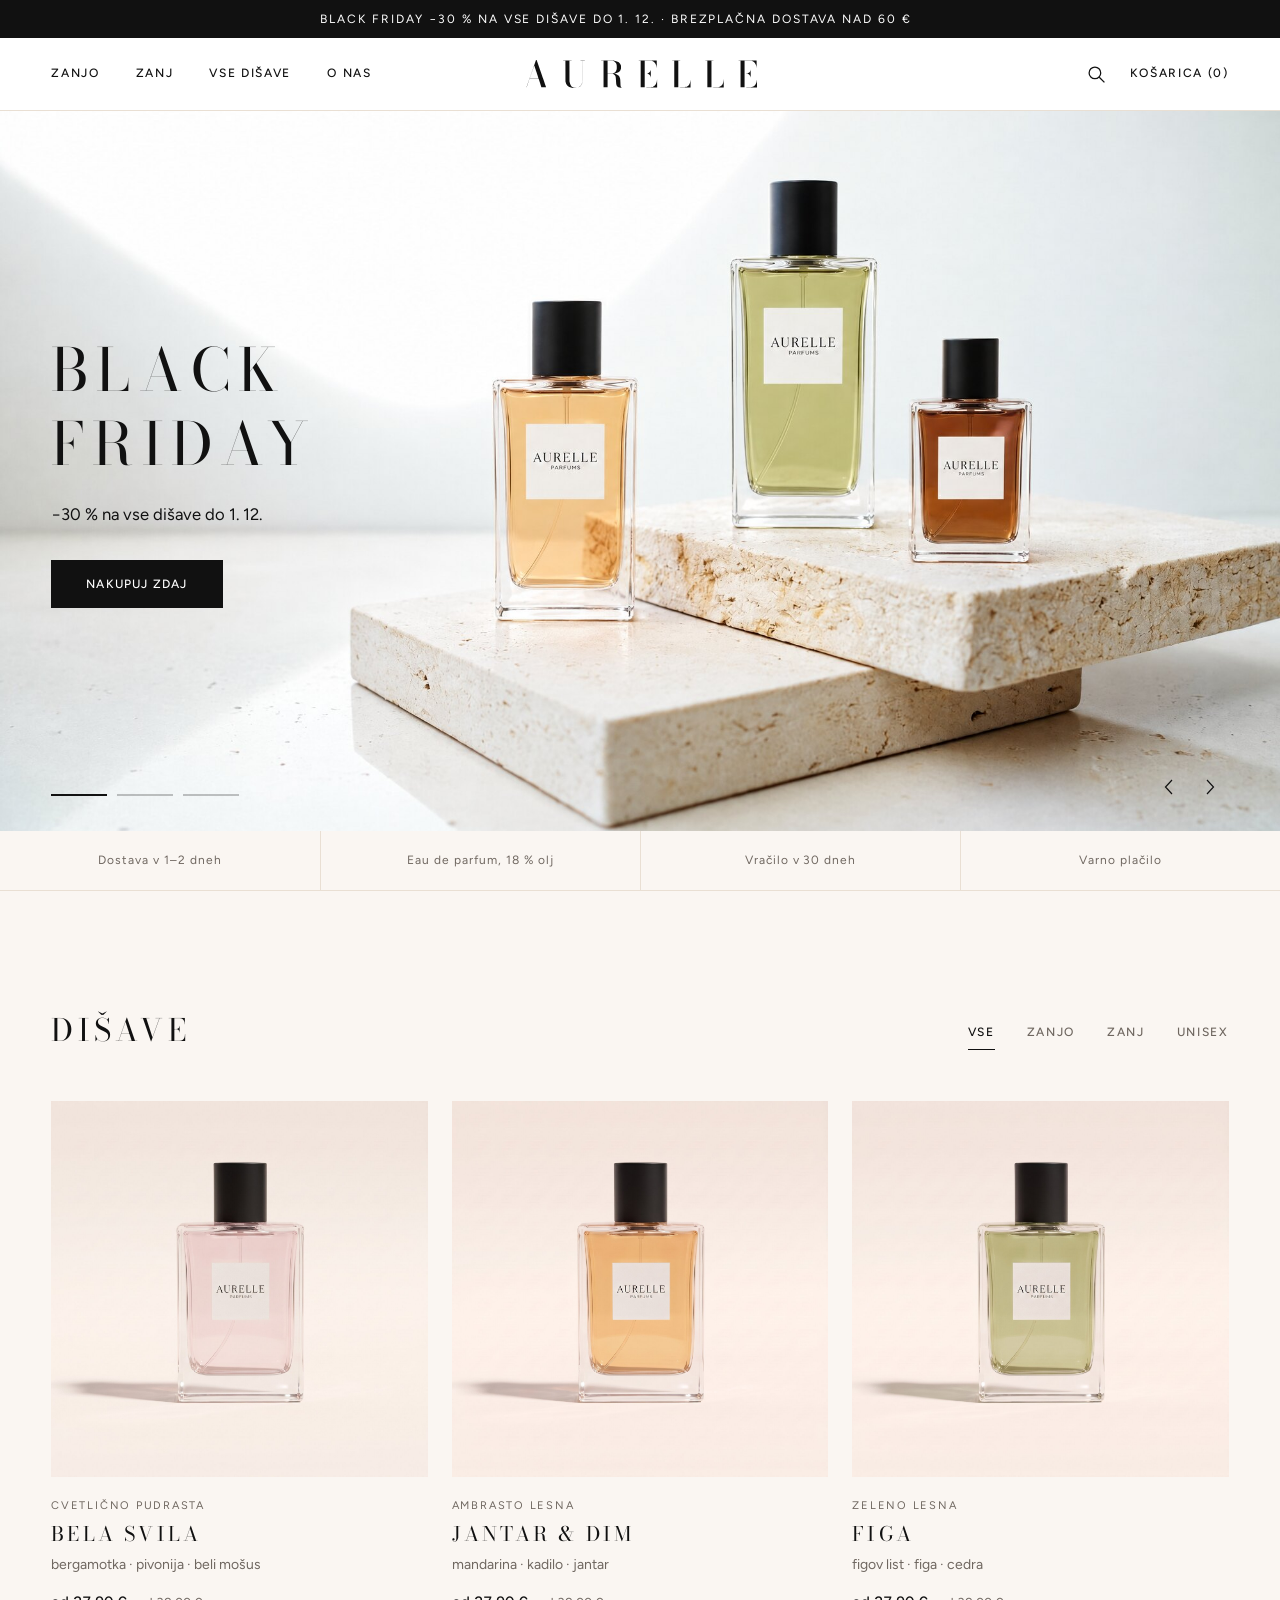
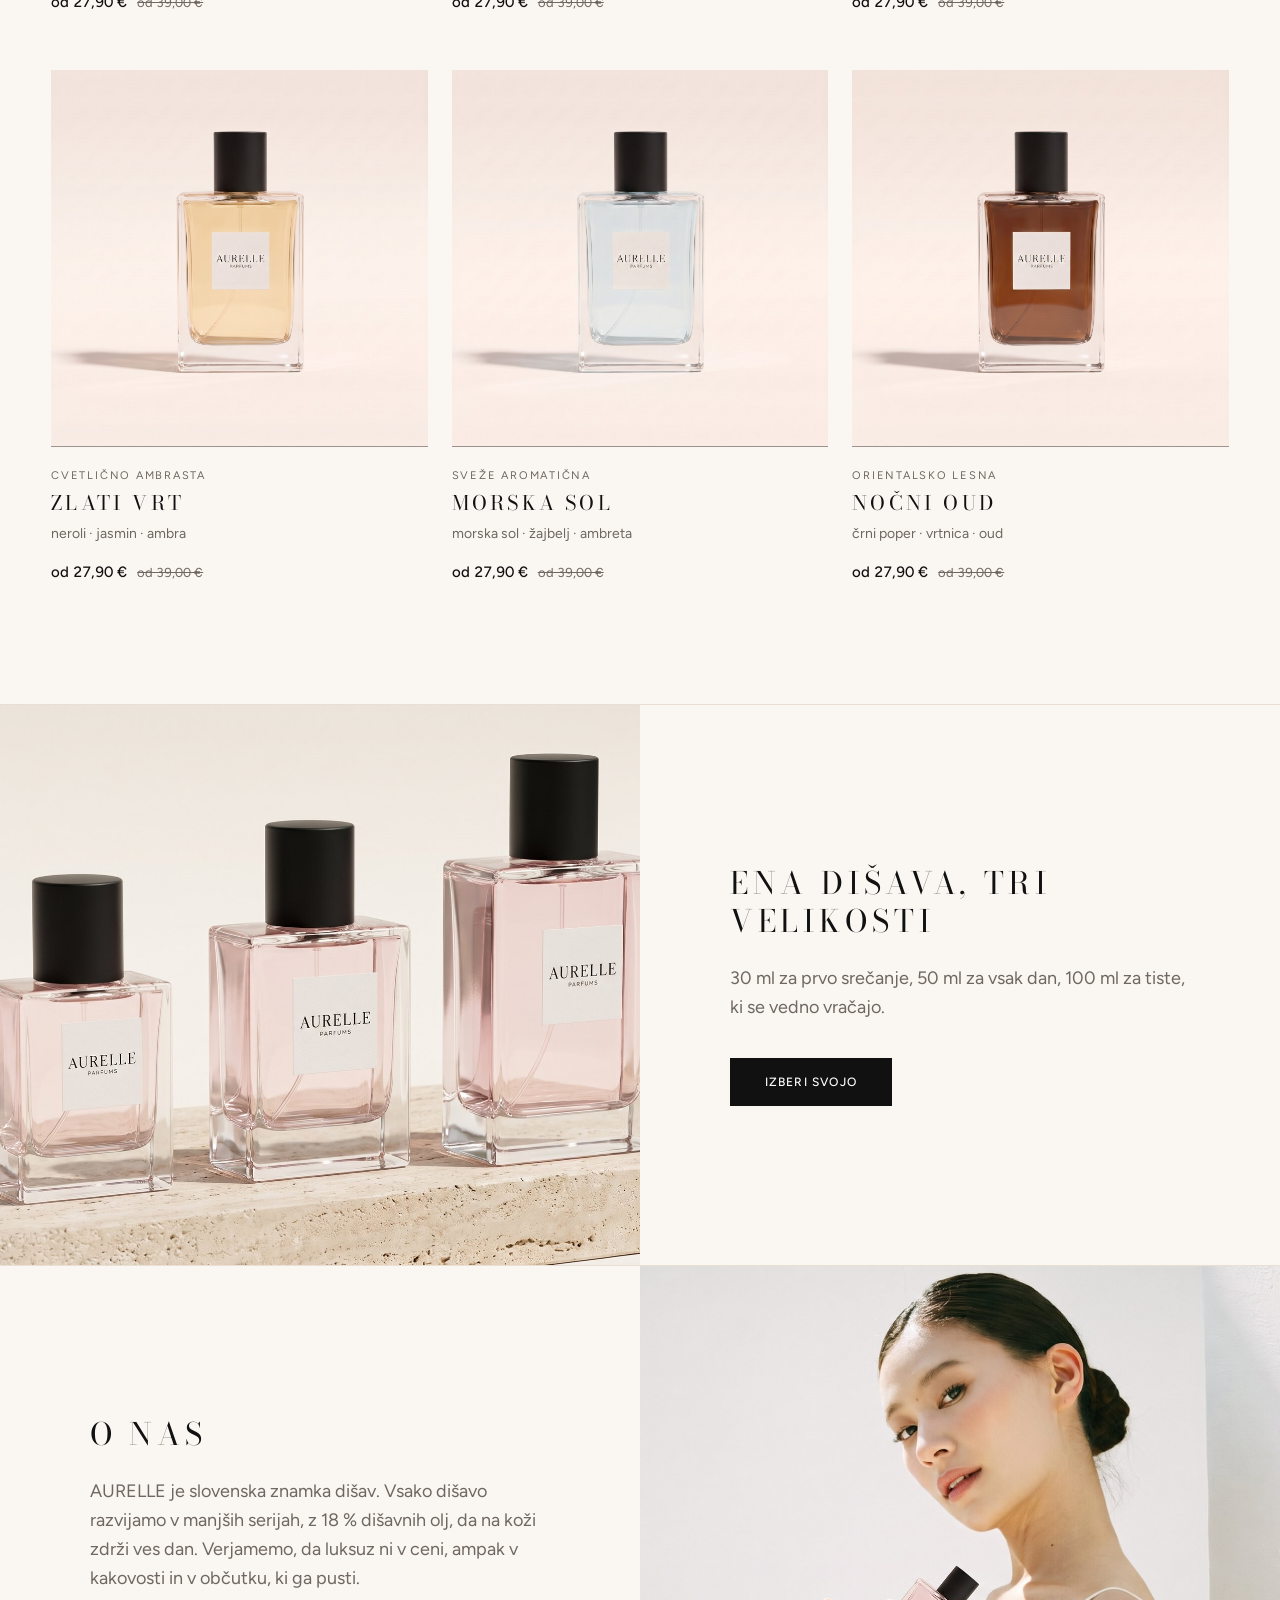
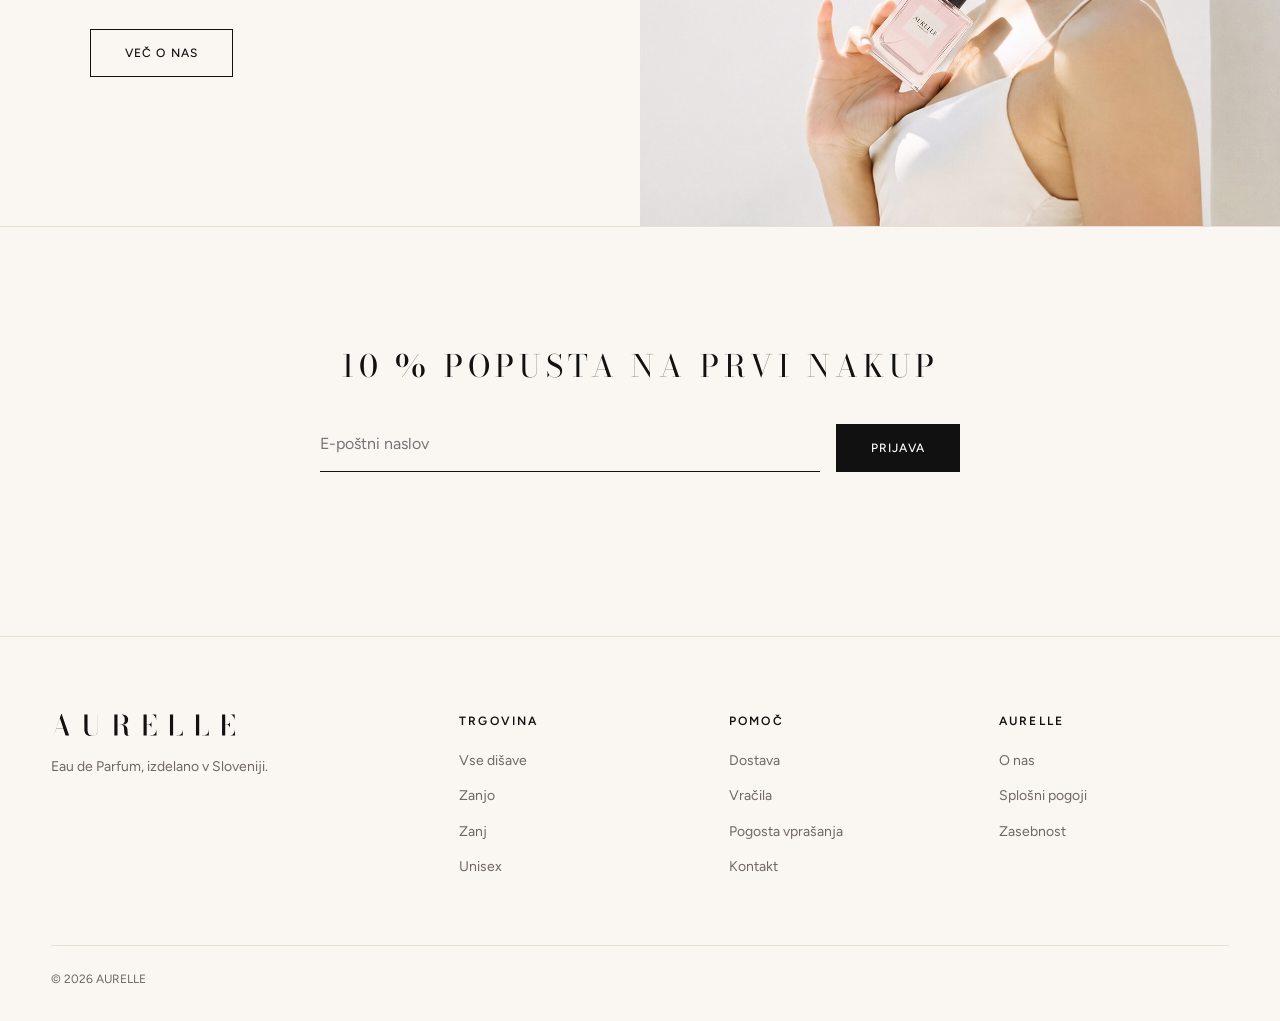
==== commit 443dc5db: "Polish AURELLE: logo, favicon, calmer cards, promo rounding, mobile menu, extra pages Co-Authored-By" ====
--- a/index.html
+++ b/index.html
@@ -5,9 +5,11 @@
   <meta name="viewport" content="width=device-width, initial-scale=1">
   <title>AURELLE – Eau de Parfum, izdelano v Sloveniji</title>
   <meta name="description" content="AURELLE: dišave Eau de Parfum z 18 % dišavnih olj, izdelane v Sloveniji. Ena dišava, tri velikosti.">
+  <link rel="icon" href="images/favicon.svg" type="image/svg+xml">
+  <link rel="icon" href="images/favicon-32.png" sizes="32x32" type="image/png">
   <link rel="preconnect" href="https://fonts.googleapis.com">
   <link rel="preconnect" href="https://fonts.gstatic.com" crossorigin>
-  <link href="https://fonts.googleapis.com/css2?family=Bodoni+Moda:wght@400;500&family=Figtree:wght@400;500;600&display=swap" rel="stylesheet">
+  <link href="https://fonts.googleapis.com/css2?family=Bodoni+Moda:wght@400;500;600&family=Figtree:wght@400;500;600&display=swap" rel="stylesheet">
   <link rel="stylesheet" href="css/styles.css">
 </head>
 <body class="page-home">
@@ -49,28 +51,16 @@
     </div>
   </section>
 
-  <section class="pyramid wrap" aria-labelledby="pyramid-title">
-    <div class="pyramid__intro">
-      <h2 id="pyramid-title">Piramida not</h2>
-      <p class="muted">Dišava se na koži razvija v treh korakih.</p>
+  <section class="split split--reverse" aria-labelledby="about-title">
+    <div class="split__text">
+      <h2 id="about-title">O nas</h2>
+      <p>AURELLE je slovenska znamka dišav. Vsako dišavo razvijamo v manjših serijah, z 18 % dišavnih olj, da na koži zdrži ves dan. Verjamemo, da luksuz ni v ceni, ampak v kakovosti in v občutku, ki ga pusti.</p>
+      <a class="btn btn--outline" href="o-nas.html">Več o nas</a>
     </div>
-    <ol class="pyramid__list">
-      <li>
-        <h3>Vrh</h3>
-        <p class="pyramid__time">0–15 min</p>
-        <p>Prvi vtis. Lahke, sveže note, ki se odprejo najprej in prve tudi izzvenijo.</p>
-      </li>
-      <li>
-        <h3>Srce</h3>
-        <p class="pyramid__time">15 min – 3 h</p>
-        <p>Jedro dišave. Pokaže se, ko se vrh umiri, in določa njen značaj.</p>
-      </li>
-      <li>
-        <h3>Baza</h3>
-        <p class="pyramid__time">3 h in več</p>
-        <p>Sled na koži. Težje, tople note, ki ostanejo še dolgo po nanosu.</p>
-      </li>
-    </ol>
+    <div class="split__media split__media--portrait media">
+      <!-- about.jpg is optional: shop.js swaps it in when the file exists -->
+      <img class="is-crop" data-about src="images/hero-woman.jpg" alt="Steklenica dišave AURELLE v rokah" loading="lazy" decoding="async" width="2000" height="1131">
+    </div>
   </section>
 
   <section class="newsletter" aria-labelledby="news-title">
--- a/css/styles.css
+++ b/css/styles.css
@@ -13,6 +13,7 @@
   --max: 1600px;
   --fade: 400ms;
   --header-h: 72px;
+  --section: 120px;
 }
 
 *, *::before, *::after { box-sizing: border-box; }
@@ -23,13 +24,14 @@
   color: var(--ink);
   font: 400 16px/1.6 var(--sans);
   -webkit-font-smoothing: antialiased;
+  overflow-x: hidden;
 }
 body.no-scroll { overflow: hidden; }
 img { display: block; max-width: 100%; height: auto; }
 a { color: inherit; }
 ul, ol { list-style: none; margin: 0; padding: 0; }
 h1, h2, h3, p, dl, dd, figure { margin: 0; }
-button, input, select { font: inherit; color: inherit; }
+button, input, select, textarea { font: inherit; color: inherit; }
 button { cursor: pointer; }
 
 :focus-visible { outline: 2px solid var(--ink); outline-offset: 3px; }
@@ -40,8 +42,7 @@
 }
 .skip {
   position: absolute; left: 12px; top: -60px; z-index: 100;
-  background: var(--ink); color: var(--white); padding: 10px 16px; text-decoration: none;
-  font-size: 13px;
+  background: var(--ink); color: var(--white); padding: 10px 16px; text-decoration: none; font-size: 13px;
 }
 .skip:focus { top: 12px; }
 
@@ -51,7 +52,7 @@
 
 /* ---------- type ---------- */
 
-h1, h2, h3, .wordmark {
+h1, h2, h3 {
   font-family: var(--serif);
   font-weight: 400;
   text-transform: uppercase;
@@ -59,11 +60,9 @@
   line-height: 1.25;
 }
 h2 { font-size: clamp(24px, 2.4vw, 34px); }
-.eyebrow {
-  font-size: 11px; letter-spacing: 0.16em; text-transform: uppercase; color: var(--muted);
-}
+.eyebrow { font-size: 11px; letter-spacing: 0.16em; text-transform: uppercase; color: var(--muted); }
 .label { font-size: 11px; letter-spacing: 0.16em; text-transform: uppercase; color: var(--muted); margin: 28px 0 10px; }
-.price, .price *, .qty, .sum, .line__total, .sizes { font-variant-numeric: tabular-nums; }
+.price, .price *, .qty, .sum, .line__total, .sizes, .card__price { font-variant-numeric: tabular-nums; }
 
 /* ---------- buttons ---------- */
 
@@ -72,12 +71,14 @@
   padding: 17px 34px; border: 1px solid var(--ink); border-radius: 0;
   background: var(--ink); color: var(--white);
   font: 500 12px/1 var(--sans); letter-spacing: 0.1em; text-transform: uppercase; text-decoration: none;
-  transition: background var(--fade), color var(--fade);
+  transition: background var(--fade), color var(--fade), opacity var(--fade);
 }
 .btn:hover { background: var(--white); color: var(--ink); }
 .btn--full { width: 100%; }
+.btn--sm { padding: 11px 18px; font-size: 11px; }
 .btn--outline { background: transparent; color: var(--ink); }
 .btn--outline:hover { background: var(--ink); color: var(--white); }
+.btn.is-disabled, .btn.is-disabled:hover { opacity: 0.35; background: var(--ink); color: var(--white); cursor: not-allowed; }
 .link-btn {
   background: none; border: 0; padding: 4px 0; color: var(--muted);
   font-size: 12px; letter-spacing: 0.1em; text-transform: uppercase;
@@ -87,36 +88,46 @@
 
 /* ---------- announcement + header ---------- */
 
-.announce { background: var(--ink); color: var(--white); text-align: center; padding: 10px var(--pad); }
-.announce p { font-size: 11px; letter-spacing: 0.16em; text-transform: uppercase; line-height: 1.5; }
+.announce { background: var(--ink); color: var(--white); padding: 10px 0; }
+.announce__text {
+  font-size: 12px; letter-spacing: 0.16em; text-transform: uppercase; line-height: 1.5;
+  white-space: nowrap; overflow: hidden; text-overflow: ellipsis; text-align: center;
+  padding: 0 var(--pad);
+}
+.announce__text.is-marquee { padding: 0; text-align: left; text-overflow: clip; }
+.announce__track { display: inline-flex; animation: marquee 24s linear infinite; will-change: transform; }
+.announce__run { flex: none; padding-right: 4em; }
+.announce:hover .announce__track { animation-play-state: paused; }
+@keyframes marquee { to { transform: translateX(-50%); } }
 
 .header { position: sticky; top: 0; z-index: 40; background: var(--white); border-bottom: 1px solid var(--line); }
 .header__in {
   display: grid; grid-template-columns: 1fr auto 1fr; align-items: center;
   height: var(--header-h); max-width: var(--max); margin: 0 auto; padding: 0 var(--pad);
 }
+.header__left { display: flex; align-items: center; }
 .nav { display: flex; gap: 36px; }
-.nav a, .hbtn--text {
-  font-size: 12px; font-weight: 500; letter-spacing: 0.14em; text-transform: uppercase; text-decoration: none;
-}
-.nav a { position: relative; padding: 6px 0; }
+.nav a { font-size: 12px; font-weight: 500; letter-spacing: 0.14em; text-transform: uppercase; text-decoration: none; position: relative; padding: 6px 0; }
 .nav a::after {
   content: ""; position: absolute; left: 0; right: 0; bottom: 0; height: 1px; background: var(--ink);
   transform: scaleX(0); transform-origin: left; transition: transform var(--fade);
 }
 .nav a:hover::after { transform: scaleX(1); }
-.nav-toggle {
-  display: none; background: none; border: 0; padding: 8px 0;
-  font-size: 12px; font-weight: 500; letter-spacing: 0.14em; text-transform: uppercase;
-}
-.header__logo { display: flex; justify-content: center; text-decoration: none; }
-.logo { height: 30px; width: auto; }
-.wordmark { font-size: 24px; letter-spacing: 0.3em; margin-right: -0.3em; }
-.header__right { display: flex; justify-content: flex-end; align-items: center; gap: 28px; }
+.header .nav-toggle { display: none; }
+.header__logo { display: flex; justify-content: center; line-height: 0; }
+.logo { height: 28px; width: auto; }
+.header__right { display: flex; justify-content: flex-end; align-items: center; gap: 24px; }
 .hbtn { background: none; border: 0; padding: 8px 0; display: inline-flex; align-items: center; }
-.hbtn--text { white-space: nowrap; }
+.hbtn--cart { font-size: 12px; font-weight: 500; letter-spacing: 0.14em; text-transform: uppercase; white-space: nowrap; }
+.cart-icon { display: none; position: relative; line-height: 0; }
+.cart-badge {
+  position: absolute; top: -7px; right: -9px; min-width: 16px; height: 16px; padding: 0 4px;
+  background: var(--ink); color: var(--white); font-size: 10px; line-height: 16px; text-align: center; letter-spacing: 0;
+}
+.cart-badge[hidden] { display: none; }
 
 .search { border-top: 1px solid var(--line); background: var(--white); }
+.search[hidden] { display: none; }
 .search__in { max-width: var(--max); margin: 0 auto; padding: 20px var(--pad) 28px; }
 .search input {
   width: 100%; max-width: 560px; border: 0; border-bottom: 1px solid var(--ink); background: transparent;
@@ -125,10 +136,19 @@
 .search input:focus-visible { outline-offset: 6px; }
 .search__results { margin-top: 12px; max-width: 560px; }
 .search__results li { border-bottom: 1px solid var(--line); }
-.search__results a {
-  display: flex; justify-content: space-between; gap: 16px; padding: 12px 0; text-decoration: none; font-size: 14px;
-}
+.search__results a { display: flex; justify-content: space-between; gap: 16px; padding: 12px 0; text-decoration: none; font-size: 14px; }
 .search__name { font-family: var(--serif); text-transform: uppercase; letter-spacing: 0.14em; }
+
+/* mobile menu */
+.mmenu { position: fixed; inset: 0; z-index: 80; background: var(--white); display: flex; flex-direction: column; opacity: 0; transition: opacity var(--fade); }
+.mmenu[hidden] { display: none; }
+.mmenu.is-open { opacity: 1; }
+.mmenu__top { display: flex; justify-content: space-between; align-items: center; height: var(--header-h); padding: 0 var(--pad); border-bottom: 1px solid var(--line); }
+.mmenu__nav { display: flex; flex-direction: column; padding: 16px var(--pad); overflow-y: auto; }
+.mmenu__nav a {
+  font-family: var(--serif); font-size: clamp(30px, 8vw, 44px); text-transform: uppercase; letter-spacing: 0.14em;
+  text-decoration: none; padding: 20px 0; border-bottom: 1px solid var(--line); line-height: 1.2;
+}
 
 /* ---------- media boxes ---------- */
 
@@ -145,7 +165,7 @@
   transition: opacity 700ms ease, visibility 0s linear 700ms;
 }
 .slide.is-active { opacity: 1; visibility: visible; transition: opacity 700ms ease, visibility 0s; }
-.slide__img { position: absolute; inset: 0; width: 100%; height: 100%; object-fit: cover; object-position: right center; }
+.slide__img { position: absolute; inset: 0; width: 100%; height: 100%; object-fit: cover; object-position: var(--pos, right center); }
 .slide__text {
   position: relative; z-index: 1; height: 100%; display: flex; align-items: center;
   max-width: var(--max); margin: 0 auto; padding: 0 var(--pad);
@@ -171,20 +191,16 @@
 
 /* ---------- trust strip ---------- */
 
-.trust {
-  display: flex; justify-content: center; flex-wrap: wrap;
-  border-bottom: 1px solid var(--line);
-  background: var(--bg);
-}
+.trust { display: grid; grid-template-columns: repeat(4, 1fr); border-bottom: 1px solid var(--line); }
 .trust li {
-  padding: 18px clamp(16px, 3vw, 56px); font-size: 12px; letter-spacing: 0.08em; color: var(--muted);
+  padding: 20px 12px; font-size: 12px; letter-spacing: 0.08em; color: var(--muted); text-align: center;
   border-left: 1px solid var(--line);
 }
 .trust li:first-child { border-left: 0; }
 
 /* ---------- sections ---------- */
 
-.section { padding-top: clamp(64px, 8vw, 128px); padding-bottom: clamp(64px, 8vw, 128px); }
+.section { padding-top: var(--section); padding-bottom: var(--section); }
 .section__head {
   display: flex; justify-content: space-between; align-items: flex-end; gap: 24px; flex-wrap: wrap;
   margin-bottom: clamp(32px, 4vw, 64px);
@@ -198,31 +214,42 @@
 .tab:hover { color: var(--ink); }
 .tab[aria-pressed="true"] { color: var(--ink); border-bottom-color: var(--ink); }
 
-.grid { display: grid; grid-template-columns: repeat(3, 1fr); gap: clamp(48px, 5vw, 80px) clamp(24px, 2.5vw, 40px); transition: opacity 200ms; }
+.grid { display: grid; grid-template-columns: repeat(3, 1fr); gap: 56px 24px; transition: opacity 200ms; }
 .grid.is-swapping { opacity: 0; }
 
 /* ---------- product card ---------- */
 
 .card__media { aspect-ratio: 1; }
+.card__link { position: absolute; inset: 0; display: block; }
 .card__img { position: absolute; inset: 0; transition: transform 600ms ease, opacity var(--fade); }
 .card__media:hover .card__img:not(.card__img--alt) { transform: scale(1.03); }
 .card__img--alt { opacity: 0; }
-.card__media.has-alt:hover .card__img:not(.card__img--alt) { transform: none; }
-.card__media.has-alt:hover .card__img--alt { opacity: 1; }
-.tag {
-  position: absolute; top: 14px; left: 14px; z-index: 2; background: var(--ink); color: var(--white);
-  font-size: 11px; font-weight: 500; letter-spacing: 0.08em; padding: 5px 8px; line-height: 1;
-}
-.card__body { padding-top: 22px; display: flex; flex-direction: column; }
-.card__name { font-size: 20px; margin: 6px 0 10px; }
+.card__media:has(.card__img--alt):hover .card__img:not(.card__img--alt) { transform: none; }
+.card__media:hover .card__img--alt { opacity: 1; }
+.quick {
+  position: absolute; left: 0; right: 0; bottom: 0; z-index: 2; padding: 15px 12px;
+  background: var(--ink); color: var(--white); border: 0; border-radius: 0;
+  font-size: 11px; font-weight: 500; letter-spacing: 0.14em; text-transform: uppercase;
+  transform: translateY(100%); transition: transform var(--fade) ease;
+}
+.quick .lc { text-transform: none; letter-spacing: 0.06em; }
+.card__media:hover .quick, .quick:focus-visible { transform: none; }
+.quick:focus-visible { outline-color: var(--white); outline-offset: -4px; }
+@media (hover: none) { .quick { display: none; } }
+
+.card__body { padding-top: 20px; display: flex; flex-direction: column; }
+.card__name { font-size: 20px; margin: 6px 0 8px; }
 .card__name a { text-decoration: none; }
 .card__name a:hover { text-decoration: underline; text-underline-offset: 5px; text-decoration-thickness: 1px; }
-.card__notes { font-size: 14px; color: var(--muted); margin-bottom: 20px; }
-.card .btn { margin-top: 18px; }
-
+.card__notes { font-size: 14px; color: var(--muted); margin-bottom: 14px; }
+.card__price { font-size: 15px; display: flex; flex-wrap: wrap; gap: 4px 10px; align-items: baseline; }
+.card__now { font-weight: 500; }
+.card__old { color: var(--muted); font-size: 13px; }
+
+/* sizes + price (product page) */
 .sizes { display: flex; gap: 8px; }
 .sizes__btn {
-  flex: 1; padding: 10px 0; background: transparent; border: 1px solid var(--line); border-radius: 0;
+  flex: 1; padding: 12px 0; background: transparent; border: 1px solid var(--line); border-radius: 0;
   font-size: 13px; color: var(--muted); transition: border-color var(--fade), color var(--fade);
 }
 .sizes__btn:hover { border-color: var(--ink); color: var(--ink); }
@@ -234,38 +261,27 @@
 .price__now { font-size: 19px; font-weight: 500; }
 .price__old { font-size: 14px; color: var(--muted); }
 .price__unit { font-size: 12px; color: var(--muted); margin-top: 2px; }
+.price--lg { margin-top: 0; }
 .price--lg .price__now { font-size: 26px; }
 .price--lg .price__old { font-size: 17px; }
 
-/* ---------- editorial split ---------- */
-
-.split { display: grid; grid-template-columns: 7fr 5fr; align-items: center; background: var(--bg); }
-.split__media { aspect-ratio: 16 / 9; }
-.split__text { padding: 0 clamp(32px, 7vw, 128px); max-width: 640px; }
+/* ---------- editorial splits ---------- */
+
+.split { display: grid; grid-template-columns: 1fr 1fr; align-items: stretch; border-top: 1px solid var(--line); }
+.split__media { min-height: 560px; }
+.split__media img { position: absolute; inset: 0; }
+.split__media .is-crop { object-position: 72% center; }
+.split__text { display: flex; flex-direction: column; align-items: flex-start; justify-content: center; padding: var(--section) clamp(32px, 7vw, 128px); }
 .split__text h2 { margin-bottom: 24px; }
-.split__text p { font-size: 18px; color: var(--muted); margin-bottom: 36px; max-width: 24em; }
-
-/* ---------- pyramid ---------- */
-
-.pyramid {
-  display: grid; grid-template-columns: 4fr 8fr; gap: clamp(32px, 6vw, 112px);
-  padding-top: clamp(80px, 10vw, 160px); padding-bottom: clamp(80px, 10vw, 160px);
-}
-.pyramid__intro p { margin-top: 16px; max-width: 18em; }
-.pyramid__list { display: grid; grid-template-columns: repeat(3, 1fr); gap: clamp(20px, 3vw, 48px); align-items: start; }
-.pyramid__list li { border-top: 1px solid var(--ink); padding-top: 20px; }
-.pyramid__list li:nth-child(2) { margin-top: 56px; }
-.pyramid__list li:nth-child(3) { margin-top: 112px; }
-.pyramid__list h3 { font-size: 18px; }
-.pyramid__time { font-size: 12px; letter-spacing: 0.08em; color: var(--muted); margin: 6px 0 14px; font-variant-numeric: tabular-nums; }
-.pyramid__list p:last-child { font-size: 15px; }
+.split__text p { font-size: 18px; color: var(--muted); margin-bottom: 36px; max-width: 26em; }
 
 /* ---------- newsletter ---------- */
 
-.newsletter { border-top: 1px solid var(--line); border-bottom: 1px solid var(--line); padding: clamp(56px, 7vw, 112px) var(--pad); }
+.newsletter { border-top: 1px solid var(--line); border-bottom: 1px solid var(--line); padding: var(--section) var(--pad); }
 .newsletter__in { max-width: 640px; margin: 0 auto; text-align: center; }
 .newsletter h2 { margin-bottom: 32px; }
 .newsletter__form { display: flex; gap: 16px; align-items: flex-end; }
+.newsletter__form[hidden] { display: none; }
 .newsletter__form input {
   flex: 1; min-width: 0; background: transparent; border: 0; border-bottom: 1px solid var(--ink);
   border-radius: 0; padding: 14px 0; font-size: 16px;
@@ -276,8 +292,7 @@
 
 .footer { padding: clamp(56px, 6vw, 96px) 0 32px; }
 .footer__grid { display: grid; grid-template-columns: 1.6fr 1fr 1fr 1fr; gap: 40px; padding-bottom: 56px; }
-.footer__brand .logo { height: 26px; margin-bottom: 20px; }
-.footer__brand .wordmark { display: block; margin-bottom: 20px; }
+.footer__brand .logo { height: 22px; margin-bottom: 20px; }
 .footer__brand p { color: var(--muted); font-size: 14px; }
 .footer h2 { font-size: 12px; letter-spacing: 0.18em; margin-bottom: 18px; font-family: var(--sans); font-weight: 600; }
 .footer li { margin-bottom: 10px; }
@@ -319,6 +334,10 @@
 .line__ctrl { display: flex; align-items: center; gap: 16px; margin-top: 12px; }
 .line__total { font-size: 14px; font-weight: 500; }
 
+.upsell { display: grid; grid-template-columns: 56px 1fr auto; gap: 14px; align-items: center; padding: 16px 0; border-top: 1px solid var(--line); margin-top: 8px; }
+.upsell__media { aspect-ratio: 1; }
+.upsell p { font-size: 13px; line-height: 1.4; }
+
 .qty { display: inline-flex; align-items: center; border: 1px solid var(--line); }
 .qty button { width: 32px; height: 32px; background: none; border: 0; font-size: 16px; line-height: 1; }
 .qty button:hover { background: var(--ink); color: var(--white); }
@@ -339,12 +358,23 @@
 .pdp__gallery { position: sticky; top: calc(var(--header-h) + 24px); }
 .pdp__main { aspect-ratio: 1; }
 .pdp__main img { transition: opacity 200ms; }
-.pdp__thumbs { display: flex; gap: 12px; margin-top: 12px; }
-.thumb { width: 88px; aspect-ratio: 1; padding: 0; border: 1px solid transparent; border-radius: 0; }
+.gal-arrow {
+  position: absolute; top: 50%; transform: translateY(-50%); z-index: 2; width: 44px; height: 44px;
+  display: inline-flex; align-items: center; justify-content: center; background: var(--white); border: 0; border-radius: 0;
+  transition: background var(--fade), color var(--fade);
+}
+.gal-arrow:hover { background: var(--ink); color: var(--white); }
+.gal-arrow--prev { left: 0; }
+.gal-arrow--next { right: 0; }
+.pdp__thumbs { display: flex; gap: 12px; margin-top: 12px; flex-wrap: wrap; }
+.thumb { width: 96px; aspect-ratio: 1; padding: 0; border: 1px solid transparent; border-radius: 0; }
 .thumb[aria-current="true"] { border-color: var(--ink); }
 .pdp__info { max-width: 540px; }
 .pdp__name { font-size: clamp(30px, 3.2vw, 46px); margin: 8px 0 10px; }
-.pdp__sub { font-size: 14px; margin-bottom: 28px; }
+.pdp__sub { font-size: 14px; }
+.specs { display: flex; flex-wrap: wrap; gap: 4px 10px; margin: 16px 0 28px; font-size: 14px; }
+.specs__k { font-size: 11px; letter-spacing: 0.16em; text-transform: uppercase; color: var(--muted); margin-right: 4px; }
+.specs__dot { color: var(--muted); }
 .buy { margin: 20px 0 12px; }
 .pdp__sample { margin-top: 14px; }
 .pdp__desc { margin: 40px 0 32px; font-size: 16px; line-height: 1.75; }
@@ -363,20 +393,63 @@
 .acc summary::after { content: "+"; font-size: 18px; font-weight: 400; }
 .acc details[open] summary::after { content: "−"; }
 .acc details > div { padding-bottom: 20px; color: var(--muted); font-size: 15px; display: grid; gap: 8px; }
-
-.related { padding-bottom: clamp(64px, 8vw, 128px); border-top: 1px solid var(--line); padding-top: clamp(56px, 6vw, 96px); }
+.pyramid-mini { grid-template-columns: repeat(3, 1fr); gap: 20px !important; }
+.pyramid-mini h3 { font-size: 13px; margin-bottom: 2px; color: var(--ink); }
+.pyramid-mini p { font-size: 13px; }
+
+.related { padding-bottom: var(--section); border-top: 1px solid var(--line); padding-top: clamp(56px, 6vw, 96px); }
 .related h2 { margin-bottom: clamp(32px, 4vw, 56px); }
 
+.stickybuy {
+  display: none; position: fixed; left: 0; right: 0; bottom: 0; z-index: 35; background: var(--white); border-top: 1px solid var(--line);
+  padding: 12px var(--pad) calc(12px + env(safe-area-inset-bottom, 0px)); align-items: center; justify-content: space-between; gap: 16px;
+  transform: translateY(100%); transition: transform var(--fade) ease;
+}
+.stickybuy.is-visible { transform: none; }
+.stickybuy__info { display: flex; flex-direction: column; line-height: 1.3; font-variant-numeric: tabular-nums; }
+.stickybuy__price { font-weight: 500; font-size: 17px; }
+
 .notfound { padding: clamp(64px, 10vw, 160px) 0; max-width: 520px; display: grid; gap: 20px; justify-items: start; }
+
+/* ---------- content pages ---------- */
+
+.doc { padding: clamp(48px, 6vw, 96px) 0 var(--section); }
+.doc__title { font-size: clamp(30px, 3.4vw, 48px); margin-bottom: clamp(32px, 4vw, 56px); }
+.doc__body { max-width: 640px; display: grid; gap: 20px; justify-items: start; }
+.doc__body p { font-size: 17px; line-height: 1.75; }
+.doc__body .lead { font-size: 21px; line-height: 1.6; }
+.doc__body .placeholder { color: var(--muted); }
+.doc__split { display: grid; grid-template-columns: 1fr 1fr; gap: clamp(40px, 6vw, 112px); align-items: start; }
+.doc__split--form { grid-template-columns: 5fr 7fr; }
+.doc__img { aspect-ratio: 4 / 5; }
+.doc__img img { position: absolute; inset: 0; }
+.doc__img .is-crop { object-position: 72% center; }
+.facts { border-top: 1px solid var(--line); width: 100%; }
+.facts div { display: grid; grid-template-columns: 1fr auto; gap: 4px 24px; padding: 18px 0; border-bottom: 1px solid var(--line); }
+.facts dt { font-family: var(--serif); text-transform: uppercase; letter-spacing: 0.14em; font-size: 15px; }
+.facts dd { font-variant-numeric: tabular-nums; text-align: right; }
+.facts dd.muted { grid-column: 1; text-align: left; font-size: 14px; }
+.steps { display: grid; gap: 0; width: 100%; counter-reset: s; border-top: 1px solid var(--line); }
+.steps li { padding: 22px 0; border-bottom: 1px solid var(--line); display: grid; gap: 6px; }
+.steps h2 { font-family: var(--sans); font-weight: 600; font-size: 15px; letter-spacing: 0.02em; text-transform: none; }
+.steps p { font-size: 16px; color: var(--muted); }
+.doc__acc { max-width: 780px; }
+.doc__acc details > div p { font-size: 16px; }
+.contact textarea {
+  width: 100%; background: var(--white); border: 1px solid var(--line); border-radius: 0; padding: 13px 14px; font-size: 15px; resize: vertical;
+}
+.contact textarea:focus-visible { outline: 0; border-color: var(--ink); box-shadow: 0 0 0 1px var(--ink); }
+.contact .btn { margin-top: 20px; }
 
 /* ---------- checkout ---------- */
 
 .page-title { font-size: clamp(28px, 3vw, 40px); padding-top: clamp(40px, 5vw, 72px); }
 .demo-note { margin: 12px 0 40px; color: var(--muted); font-size: 14px; }
-.co { display: grid; grid-template-columns: 1fr 420px; gap: clamp(40px, 6vw, 112px); align-items: start; padding-bottom: clamp(64px, 8vw, 120px); }
+.co { display: grid; grid-template-columns: 1fr 420px; gap: clamp(40px, 6vw, 112px); align-items: start; padding-bottom: var(--section); }
 .co fieldset { border: 0; border-top: 1px solid var(--line); margin: 0 0 32px; padding: 24px 0 0; min-width: 0; }
 .co legend { font-family: var(--serif); text-transform: uppercase; letter-spacing: 0.16em; font-size: 16px; padding: 0 16px 0 0; }
 .fields { display: grid; grid-template-columns: 1fr 1fr; gap: 16px; }
+.field { min-width: 0; }
 .field--wide { grid-column: 1 / -1; }
 .field label { display: block; font-size: 12px; color: var(--muted); margin-bottom: 6px; }
 .field input, .field select {
@@ -385,6 +458,10 @@
 }
 .field input:hover, .field select:hover { border-color: #cfc2b3; }
 .field input:focus-visible, .field select:focus-visible { outline: 0; border-color: var(--ink); box-shadow: 0 0 0 1px var(--ink); }
+.field [aria-invalid="true"] { border-color: var(--ink); }
+.field__error { font-size: 13px; font-weight: 500; margin-top: 6px; }
+.field__error[hidden] { display: none; }
+.field__error::before { content: "– "; }
 .choices { display: grid; gap: 8px; margin-top: 8px; }
 .choice { display: flex; align-items: center; gap: 14px; padding: 16px; border: 1px solid var(--line); background: var(--white); cursor: pointer; }
 .choice:has(input:checked) { border-color: var(--ink); }
@@ -392,7 +469,10 @@
 .choice span:first-of-type { flex: 1; display: grid; }
 .choice small { font-size: 12px; }
 .choice__price { font-variant-numeric: tabular-nums; font-size: 14px; }
-.form-error { color: var(--ink); font-size: 14px; min-height: 1.4em; margin-bottom: 12px; font-weight: 500; }
+.terms { margin: 8px 0 20px; }
+.check { display: flex; gap: 12px; align-items: flex-start; font-size: 14px; cursor: pointer; }
+.check input { accent-color: var(--ink); width: 18px; height: 18px; margin: 2px 0 0; flex: none; }
+.check a { text-underline-offset: 3px; }
 .co__sum { position: sticky; top: calc(var(--header-h) + 24px); border: 1px solid var(--line); padding: 28px; }
 .co__sum h2 { font-size: 16px; margin-bottom: 8px; }
 .line--sum { grid-template-columns: 60px 1fr auto; padding: 16px 0; }
@@ -401,60 +481,68 @@
 /* ---------- responsive ---------- */
 
 @media (max-width: 1100px) {
-  .grid { grid-template-columns: repeat(2, 1fr); }
-  .footer__grid { grid-template-columns: 1fr 1fr; }
   .slide__copy { max-width: 46%; }
   .pdp, .co { grid-template-columns: 1fr; }
   .pdp__gallery, .co__sum { position: static; }
   .pdp__info { max-width: none; }
-  .pyramid { grid-template-columns: 1fr; }
+  .footer__grid { grid-template-columns: 1fr 1fr; }
+  .doc__split, .doc__split--form { grid-template-columns: 1fr; }
 }
 
 @media (max-width: 900px) {
-  .nav-toggle { display: inline-block; }
-  .nav {
-    display: none; position: absolute; left: 0; right: 0; top: 100%;
-    flex-direction: column; gap: 0; background: var(--white); border-bottom: 1px solid var(--line);
-    padding: 8px var(--pad) 16px;
-  }
-  .nav a { padding: 14px 0; border-bottom: 1px solid var(--line); }
-  .nav a:last-child { border-bottom: 0; }
-  .header.nav-open .nav { display: flex; }
+  :root { --section: 88px; }
+  .grid { grid-template-columns: repeat(2, 1fr); }
+  .nav { display: none; }
+  .header .nav-toggle { display: inline-flex; margin-left: -4px; }
+  .cart-label { display: none; }
+  .cart-icon { display: inline-block; }
   .split { grid-template-columns: 1fr; }
-  .split__text { padding: 48px var(--pad); max-width: none; }
+  .split__media { min-height: 0; aspect-ratio: 4 / 3; order: -1; }
+  .split__media--portrait { aspect-ratio: 4 / 5; }
+  .split__text { padding: 56px var(--pad); }
 }
 
 @media (max-width: 720px) {
-  :root { --header-h: 60px; }
-  .logo { height: 24px; }
-  .wordmark { font-size: 16px; letter-spacing: 0.2em; margin-right: -0.2em; }
-  .header__right { gap: 16px; }
-  .announce p { font-size: 10px; letter-spacing: 0.1em; }
+  :root { --header-h: 60px; --section: 64px; }
+  .logo { height: 22px; }
+  .header__right { gap: 18px; }
+  .announce__text { font-size: 11px; letter-spacing: 0.1em; }
+  .grid { gap: 40px 12px; }
+  .card__body { padding-top: 14px; }
+  .card__name { font-size: 14px; letter-spacing: 0.1em; margin: 4px 0 6px; }
+  .card__notes { font-size: 12px; margin-bottom: 10px; }
+  .card__price { font-size: 13px; gap: 2px 8px; }
+  .eyebrow { font-size: 10px; letter-spacing: 0.12em; }
 
   /* hero: image on top, copy below */
   .slide { height: auto; display: flex; flex-direction: column; }
-  .slide__img { position: static; aspect-ratio: 4 / 3; object-position: 70% center; }
+  .slide__img { position: static; aspect-ratio: 4 / 3; object-position: var(--pos-m, 70% center); }
   .slide__text { height: auto; padding-top: 28px; padding-bottom: 72px; background: var(--bg); width: 100%; }
   .slide__copy { max-width: none; min-width: 0; }
   .hero__controls { padding-bottom: 20px; }
 
-  .trust li { flex: 1 1 50%; border-left: 0; border-top: 1px solid var(--line); text-align: center; padding: 14px 8px; }
+  .trust { grid-template-columns: 1fr 1fr; }
+  .trust li { border-left: 0; border-top: 1px solid var(--line); padding: 14px 8px; }
   .trust li:nth-child(-n+2) { border-top: 0; }
   .trust li:nth-child(even) { border-left: 1px solid var(--line); }
 
   .tabs { gap: 20px; }
-  .pyramid__list { grid-template-columns: 1fr; }
-  .pyramid__list li:nth-child(n) { margin-top: 0; }
   .newsletter__form { flex-direction: column; align-items: stretch; }
   .fields { grid-template-columns: 1fr; }
   .co__sum { padding: 20px; }
+  .thumb { width: 72px; }
+  .pyramid-mini { gap: 12px !important; }
+  .stickybuy { display: flex; }
+  .page-product { padding-bottom: 76px; }
+  .doc__body p { font-size: 16px; }
 }
 
 @media (max-width: 560px) {
-  .grid { grid-template-columns: 1fr; }
   .footer__grid { grid-template-columns: 1fr 1fr; }
   .footer__brand { grid-column: 1 / -1; }
-  .hbtn--text { font-size: 11px; }
+  .drawer { width: 100vw; border-left: 0; }
+  .drawer__head, .drawer__ship, .drawer__body, .drawer__foot { padding-left: 20px; padding-right: 20px; }
+  .upsell { grid-template-columns: 48px 1fr auto; }
 }
 
 @media (min-width: 1700px) {
@@ -462,6 +550,6 @@
 }
 
 @media (prefers-reduced-motion: reduce) {
-  *, *::before, *::after { transition-duration: 0.01ms !important; animation-duration: 0.01ms !important; scroll-behavior: auto !important; }
+  *, *::before, *::after { transition-duration: 0.01ms !important; animation: none !important; scroll-behavior: auto !important; }
   .card__media:hover .card__img { transform: none !important; }
 }
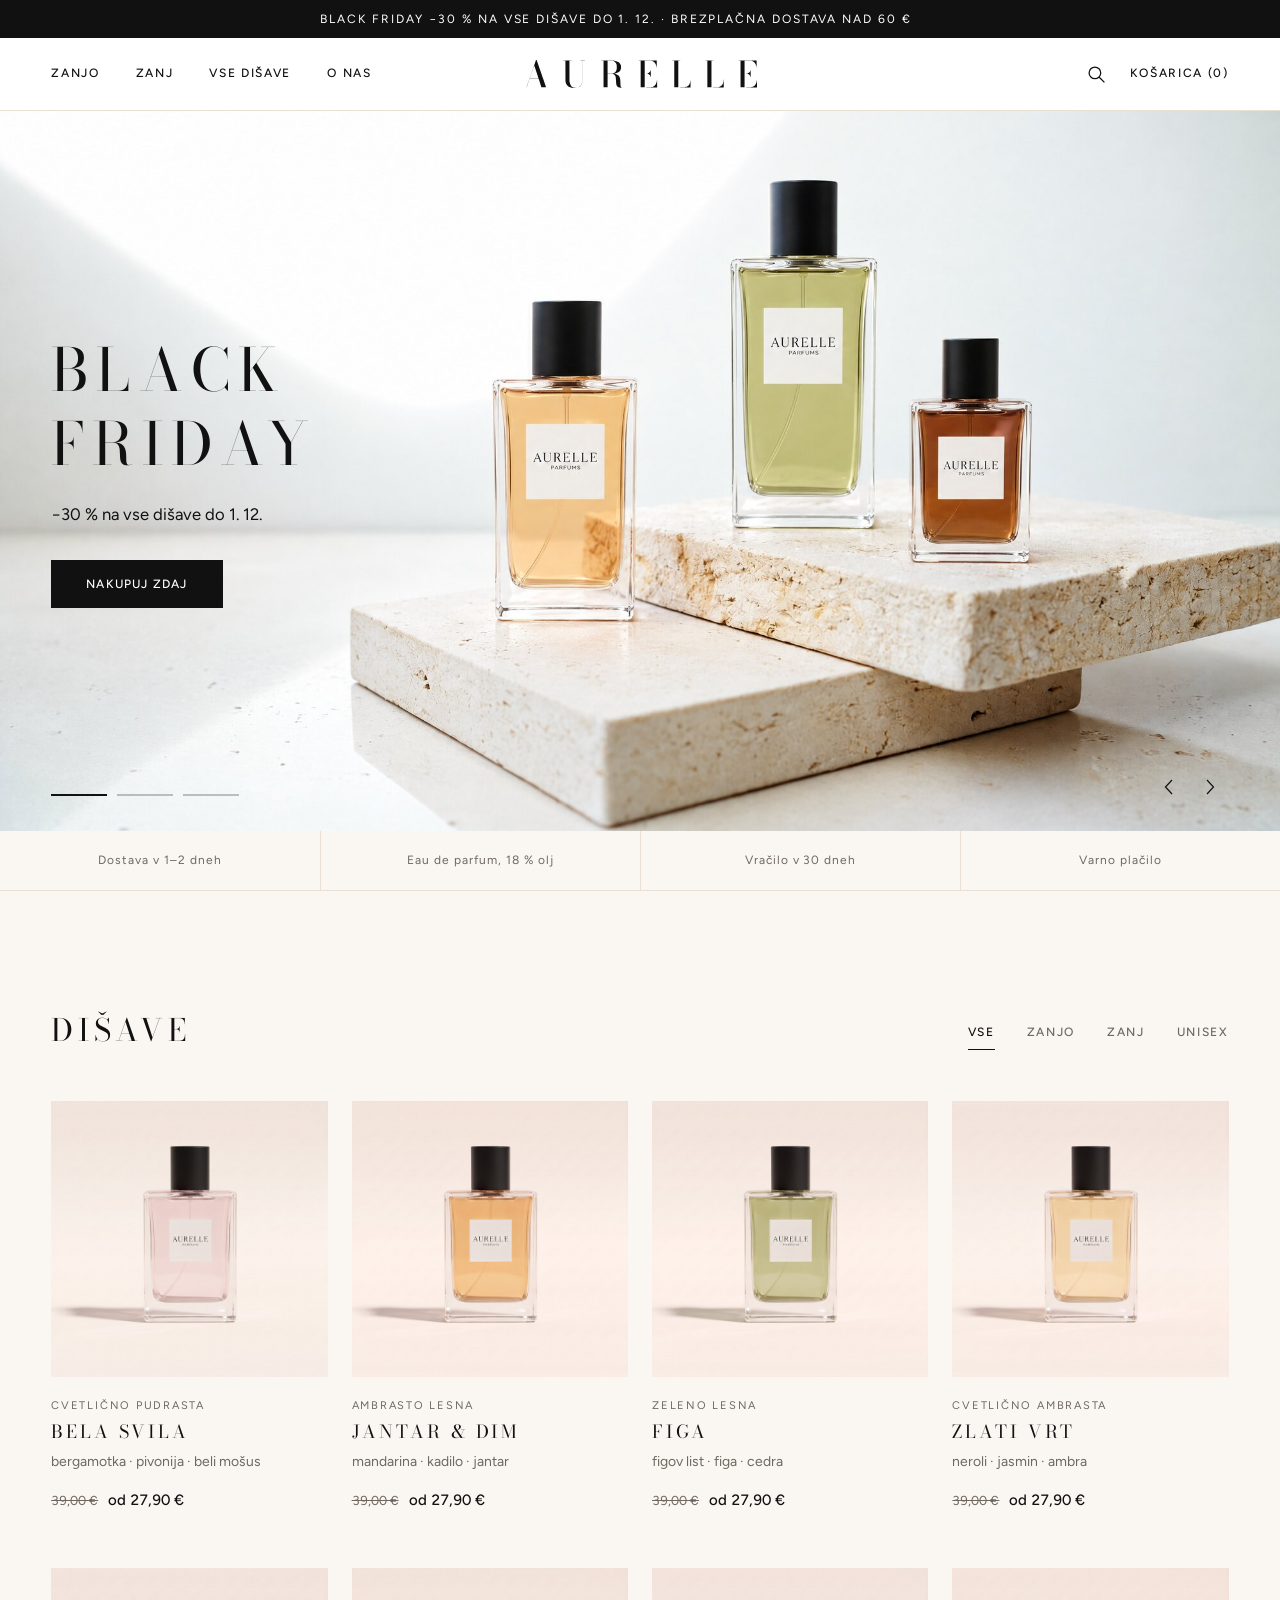
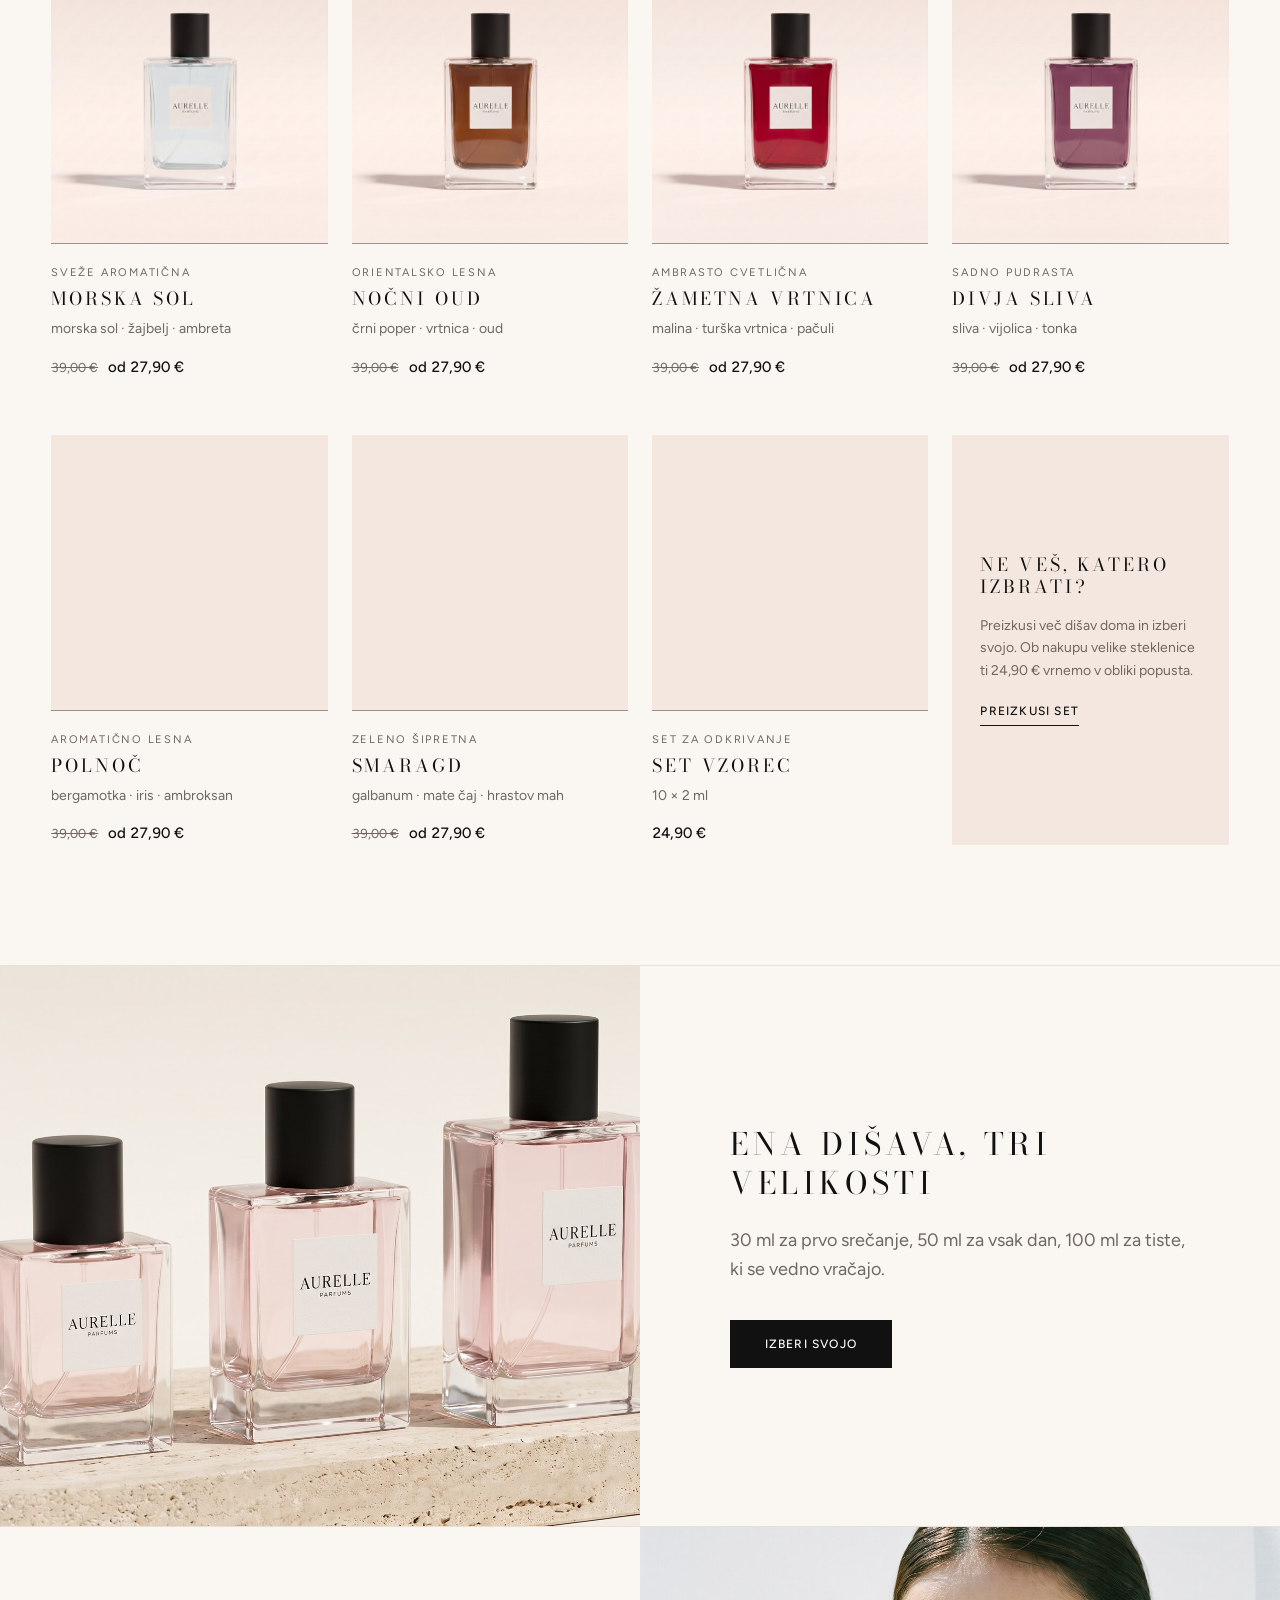
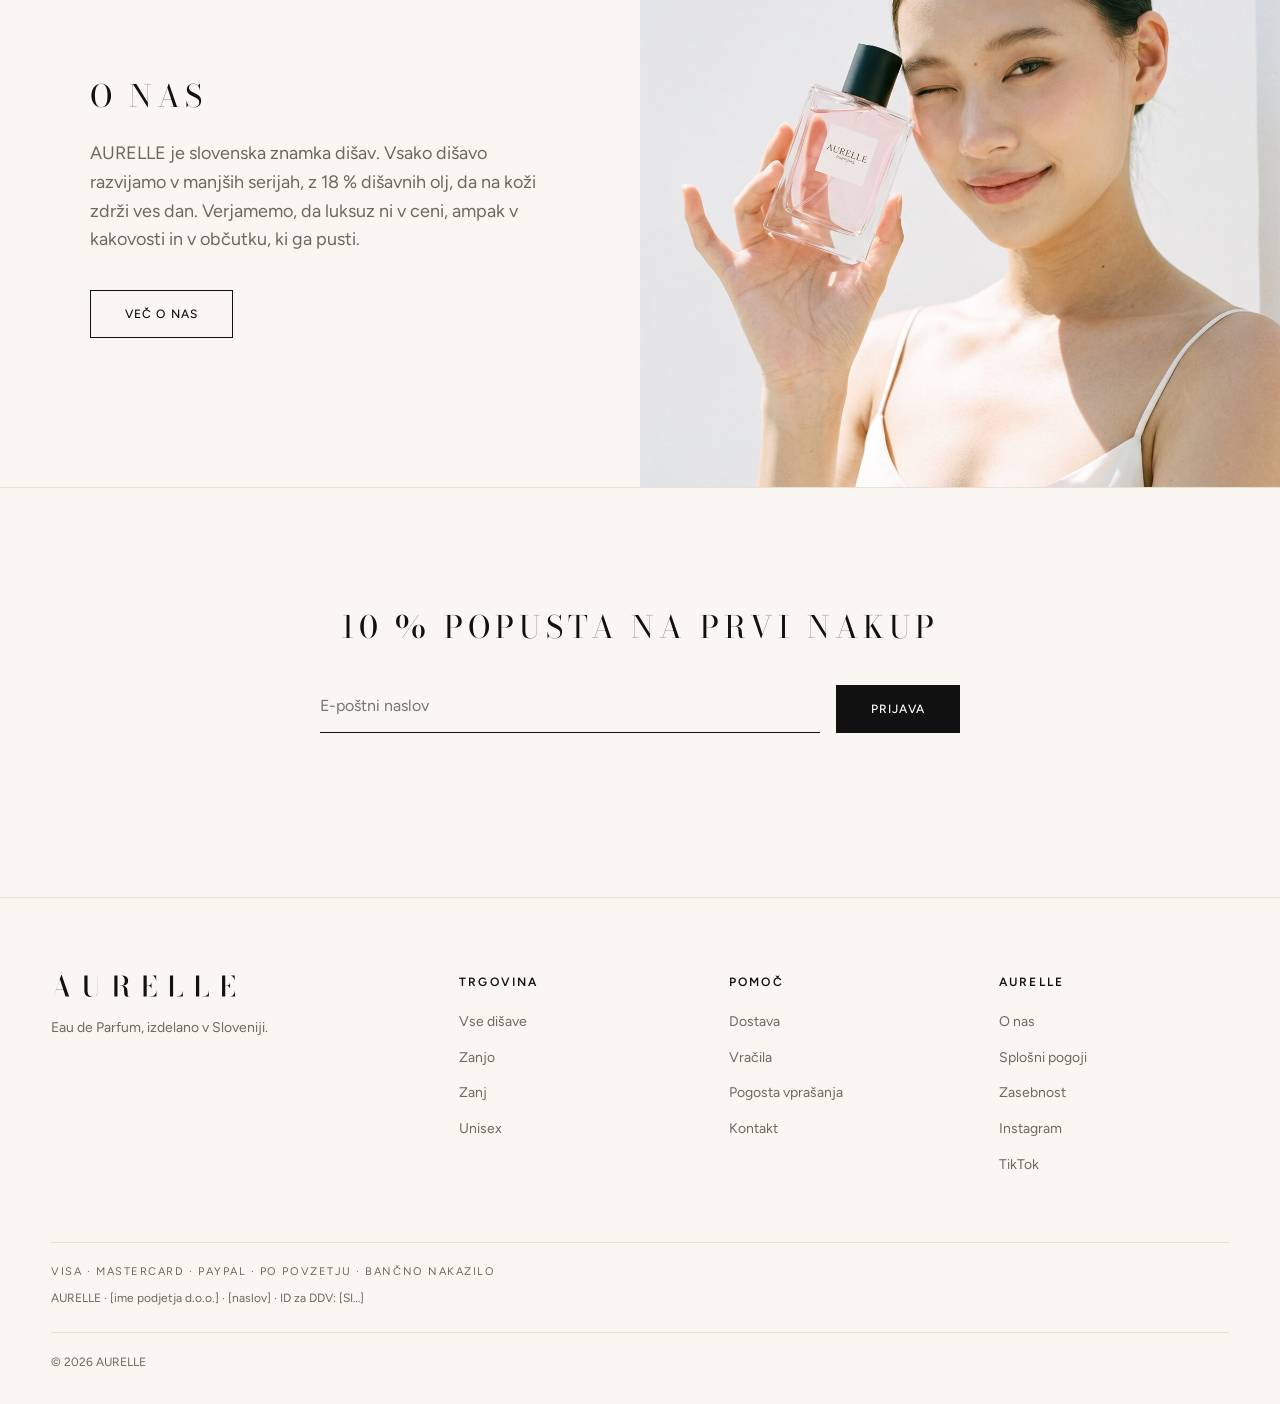
==== commit 6e7e4b9f: "Use about and sample-set images, 10-vial sample set, product-only galleries, footer details Co-Autho" ====
--- a/index.html
+++ b/index.html
@@ -58,8 +58,7 @@
       <a class="btn btn--outline" href="o-nas.html">Več o nas</a>
     </div>
     <div class="split__media split__media--portrait media">
-      <!-- about.jpg is optional: shop.js swaps it in when the file exists -->
-      <img class="is-crop" data-about src="images/hero-woman.jpg" alt="Steklenica dišave AURELLE v rokah" loading="lazy" decoding="async" width="2000" height="1131">
+            <img src="images/about.jpg" alt="Mlada ženska drži steklenico dišave AURELLE ob obrazu" loading="lazy" decoding="async" width="1200" height="1490">
     </div>
   </section>
 
--- a/css/styles.css
+++ b/css/styles.css
@@ -214,12 +214,13 @@
 .tab:hover { color: var(--ink); }
 .tab[aria-pressed="true"] { color: var(--ink); border-bottom-color: var(--ink); }
 
-.grid { display: grid; grid-template-columns: repeat(3, 1fr); gap: 56px 24px; transition: opacity 200ms; }
+.grid { display: grid; grid-template-columns: repeat(4, 1fr); gap: 56px 24px; transition: opacity 200ms; }
 .grid.is-swapping { opacity: 0; }
 
 /* ---------- product card ---------- */
 
-.card__media { aspect-ratio: 1; }
+.card { display: flex; flex-direction: column; min-width: 0; }
+.card__media { aspect-ratio: 1; flex: none; }
 .card__link { position: absolute; inset: 0; display: block; }
 .card__img { position: absolute; inset: 0; transition: transform 600ms ease, opacity var(--fade); }
 .card__media:hover .card__img:not(.card__img--alt) { transform: scale(1.03); }
@@ -237,14 +238,32 @@
 .quick:focus-visible { outline-color: var(--white); outline-offset: -4px; }
 @media (hover: none) { .quick { display: none; } }
 
-.card__body { padding-top: 20px; display: flex; flex-direction: column; }
-.card__name { font-size: 20px; margin: 6px 0 8px; }
+.card__body { padding-top: 20px; display: flex; flex-direction: column; flex: 1; }
+.card__name { font-size: 18px; margin: 6px 0 8px; overflow-wrap: anywhere; }
 .card__name a { text-decoration: none; }
 .card__name a:hover { text-decoration: underline; text-underline-offset: 5px; text-decoration-thickness: 1px; }
 .card__notes { font-size: 14px; color: var(--muted); margin-bottom: 14px; }
-.card__price { font-size: 15px; display: flex; flex-wrap: wrap; gap: 4px 10px; align-items: baseline; }
+.card__price { margin-top: auto; font-size: 15px; display: flex; flex-wrap: wrap; gap: 4px 10px; align-items: baseline; }
 .card__now { font-weight: 500; }
 .card__old { color: var(--muted); font-size: 13px; }
+
+/* extra tiles in the product grid */
+.tile--sample { cursor: pointer; }
+.tile__name {
+  background: none; border: 0; padding: 0; margin: 0; color: inherit; font: inherit; letter-spacing: inherit;
+  text-transform: inherit; text-align: left; cursor: pointer; overflow-wrap: anywhere;
+}
+.tile--sample:hover .tile__name { text-decoration: underline; text-underline-offset: 5px; text-decoration-thickness: 1px; }
+.tile--sample:hover .quick { transform: none; }
+.tile--text { background: var(--media); padding: 32px 28px; justify-content: center; gap: 16px; }
+.tile--text h3 { font-size: 18px; }
+.tile--text p { font-size: 14px; color: var(--muted); }
+.tile__link {
+  align-self: flex-start; background: none; border: 0; padding: 4px 0; color: var(--ink);
+  font-size: 12px; font-weight: 500; letter-spacing: 0.1em; text-transform: uppercase;
+  border-bottom: 1px solid var(--ink); border-radius: 0; transition: opacity var(--fade);
+}
+.tile__link:hover { opacity: 0.6; }
 
 /* sizes + price (product page) */
 .sizes { display: flex; gap: 8px; }
@@ -270,7 +289,6 @@
 .split { display: grid; grid-template-columns: 1fr 1fr; align-items: stretch; border-top: 1px solid var(--line); }
 .split__media { min-height: 560px; }
 .split__media img { position: absolute; inset: 0; }
-.split__media .is-crop { object-position: 72% center; }
 .split__text { display: flex; flex-direction: column; align-items: flex-start; justify-content: center; padding: var(--section) clamp(32px, 7vw, 128px); }
 .split__text h2 { margin-bottom: 24px; }
 .split__text p { font-size: 18px; color: var(--muted); margin-bottom: 36px; max-width: 26em; }
@@ -298,7 +316,10 @@
 .footer li { margin-bottom: 10px; }
 .footer li a { font-size: 14px; color: var(--muted); text-decoration: none; }
 .footer li a:hover { color: var(--ink); text-decoration: underline; text-underline-offset: 4px; }
-.footer__copy { border-top: 1px solid var(--line); padding-top: 24px; font-size: 12px; color: var(--muted); }
+.footer__meta { border-top: 1px solid var(--line); padding: 20px 0 24px; display: grid; gap: 8px; }
+.footer__pay { font-size: 11px; letter-spacing: 0.14em; text-transform: uppercase; color: var(--muted); }
+.footer__legal { font-size: 12px; color: var(--muted); }
+.footer__copy { border-top: 1px solid var(--line); padding-top: 20px; font-size: 12px; color: var(--muted); }
 
 /* ---------- cart drawer ---------- */
 
@@ -333,6 +354,7 @@
 .line__info .muted { font-size: 13px; margin-top: 2px; }
 .line__ctrl { display: flex; align-items: center; gap: 16px; margin-top: 12px; }
 .line__total { font-size: 14px; font-weight: 500; }
+.line__old { color: var(--muted); }
 
 .upsell { display: grid; grid-template-columns: 56px 1fr auto; gap: 14px; align-items: center; padding: 16px 0; border-top: 1px solid var(--line); margin-top: 8px; }
 .upsell__media { aspect-ratio: 1; }
@@ -423,7 +445,6 @@
 .doc__split--form { grid-template-columns: 5fr 7fr; }
 .doc__img { aspect-ratio: 4 / 5; }
 .doc__img img { position: absolute; inset: 0; }
-.doc__img .is-crop { object-position: 72% center; }
 .facts { border-top: 1px solid var(--line); width: 100%; }
 .facts div { display: grid; grid-template-columns: 1fr auto; gap: 4px 24px; padding: 18px 0; border-bottom: 1px solid var(--line); }
 .facts dt { font-family: var(--serif); text-transform: uppercase; letter-spacing: 0.14em; font-size: 15px; }
@@ -481,6 +502,7 @@
 /* ---------- responsive ---------- */
 
 @media (max-width: 1100px) {
+  .grid { grid-template-columns: repeat(2, 1fr); }
   .slide__copy { max-width: 46%; }
   .pdp, .co { grid-template-columns: 1fr; }
   .pdp__gallery, .co__sum { position: static; }
@@ -491,7 +513,6 @@
 
 @media (max-width: 900px) {
   :root { --section: 88px; }
-  .grid { grid-template-columns: repeat(2, 1fr); }
   .nav { display: none; }
   .header .nav-toggle { display: inline-flex; margin-left: -4px; }
   .cart-label { display: none; }
@@ -504,7 +525,7 @@
 
 @media (max-width: 720px) {
   :root { --header-h: 60px; --section: 64px; }
-  .logo { height: 22px; }
+  .header__logo .logo { height: auto; width: min(150px, calc(100vw - 144px - 2 * var(--pad))); }
   .header__right { gap: 18px; }
   .announce__text { font-size: 11px; letter-spacing: 0.1em; }
   .grid { gap: 40px 12px; }
@@ -512,6 +533,9 @@
   .card__name { font-size: 14px; letter-spacing: 0.1em; margin: 4px 0 6px; }
   .card__notes { font-size: 12px; margin-bottom: 10px; }
   .card__price { font-size: 13px; gap: 2px 8px; }
+  .tile--text { padding: 20px 16px; gap: 12px; }
+  .tile--text h3 { font-size: 13px; letter-spacing: 0.1em; }
+  .tile--text p { font-size: 12px; }
   .eyebrow { font-size: 10px; letter-spacing: 0.12em; }
 
   /* hero: image on top, copy below */
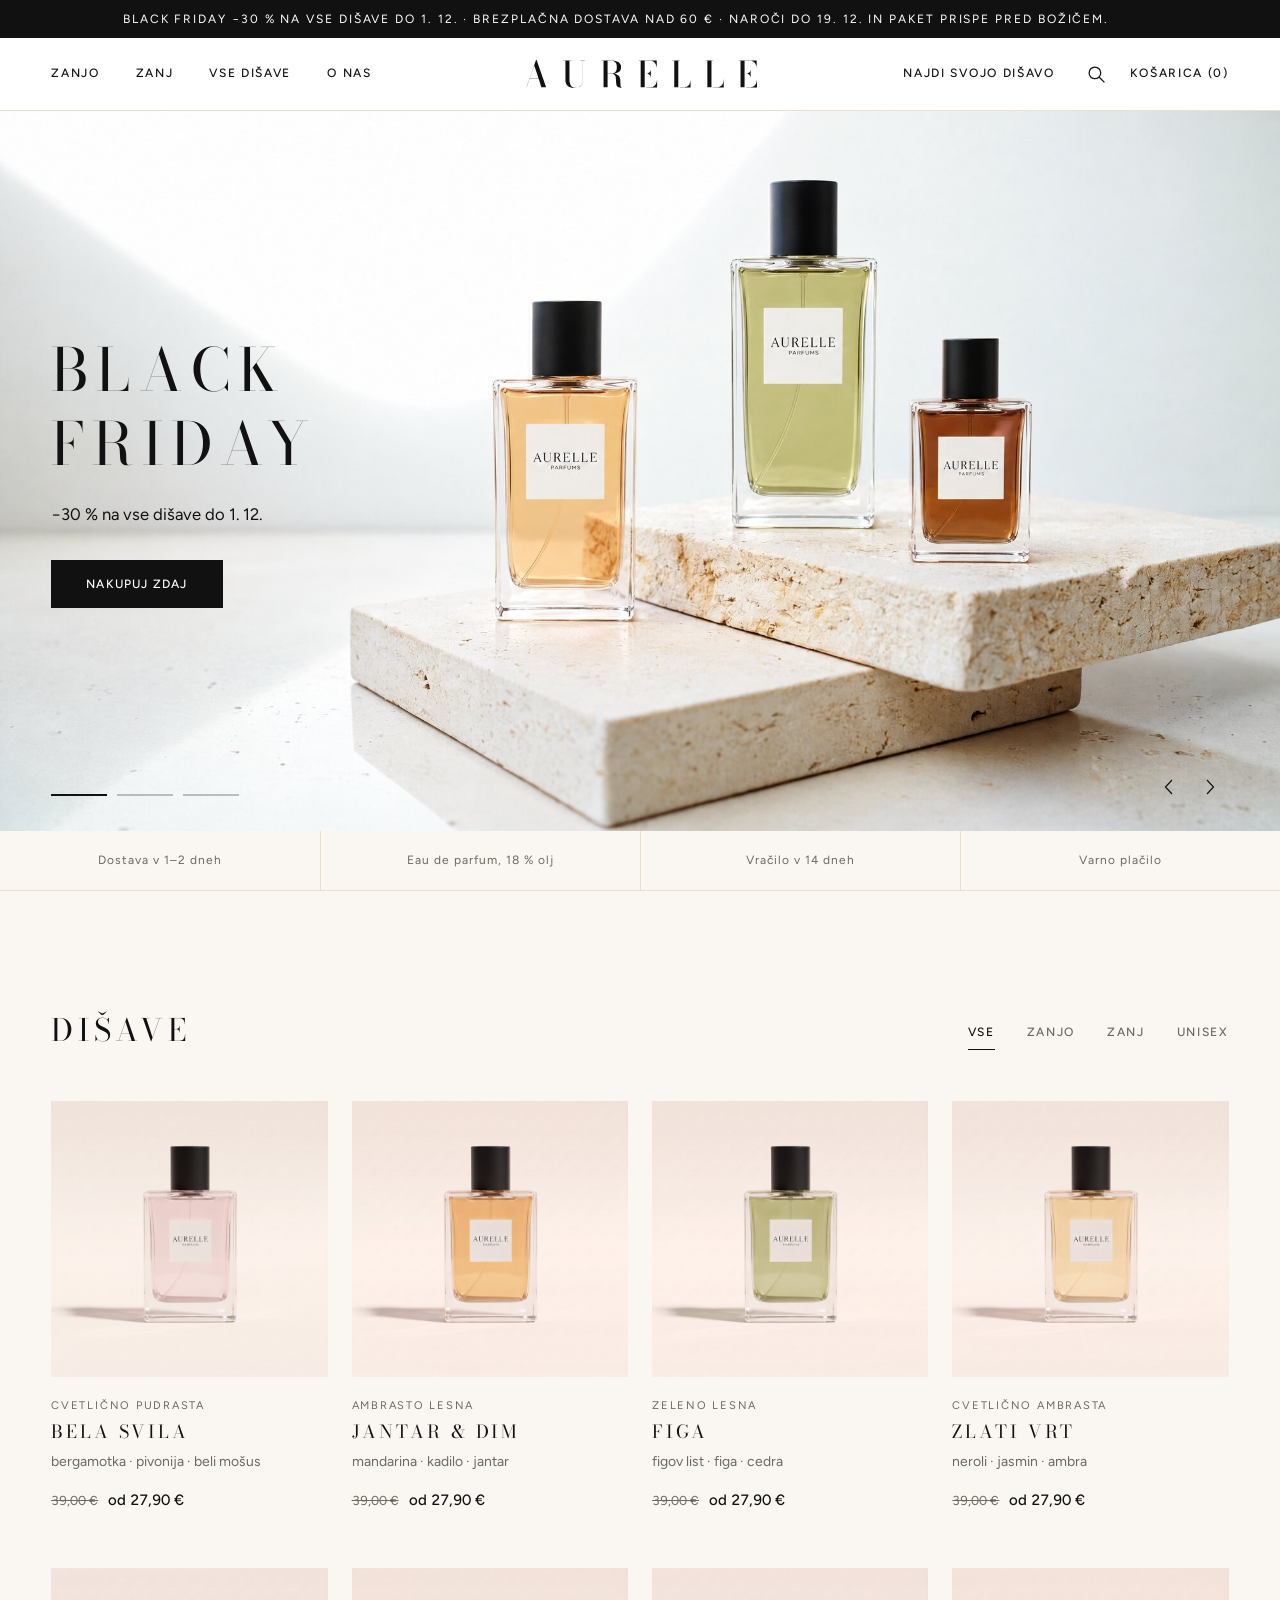
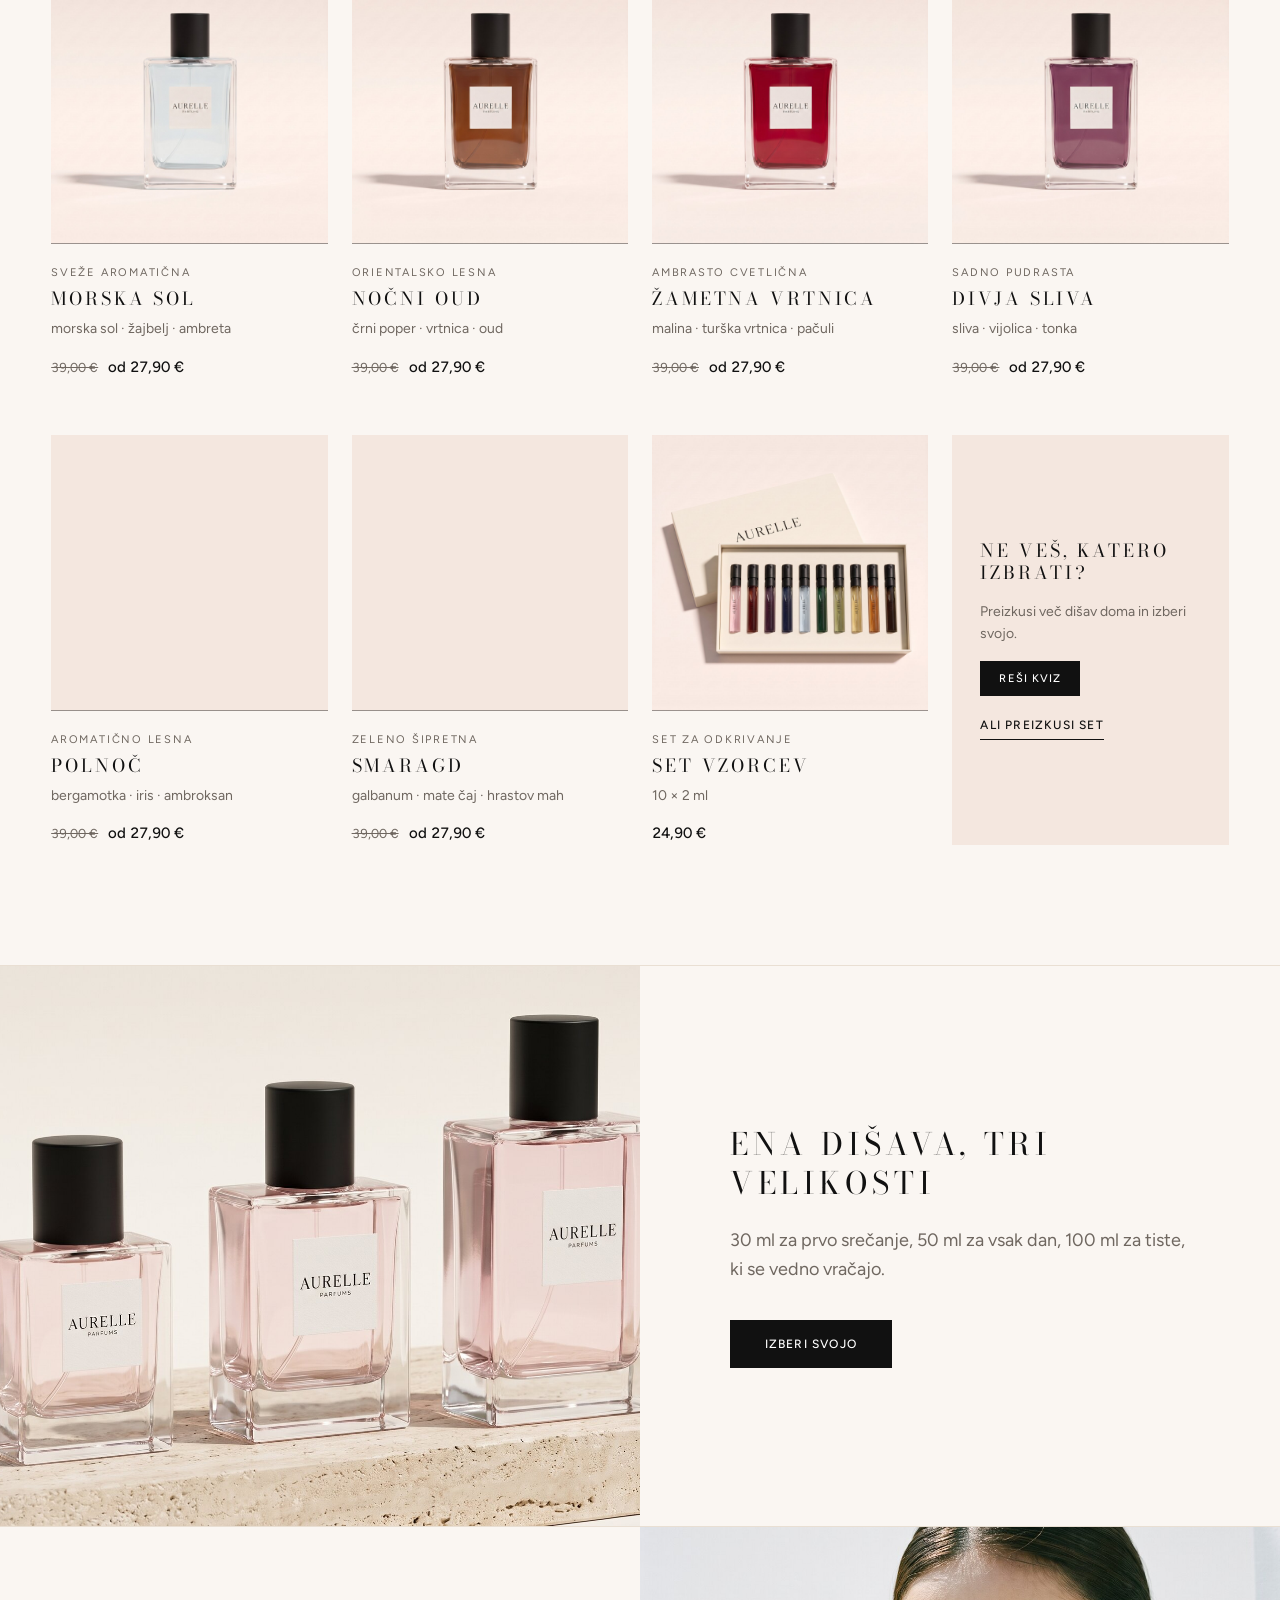
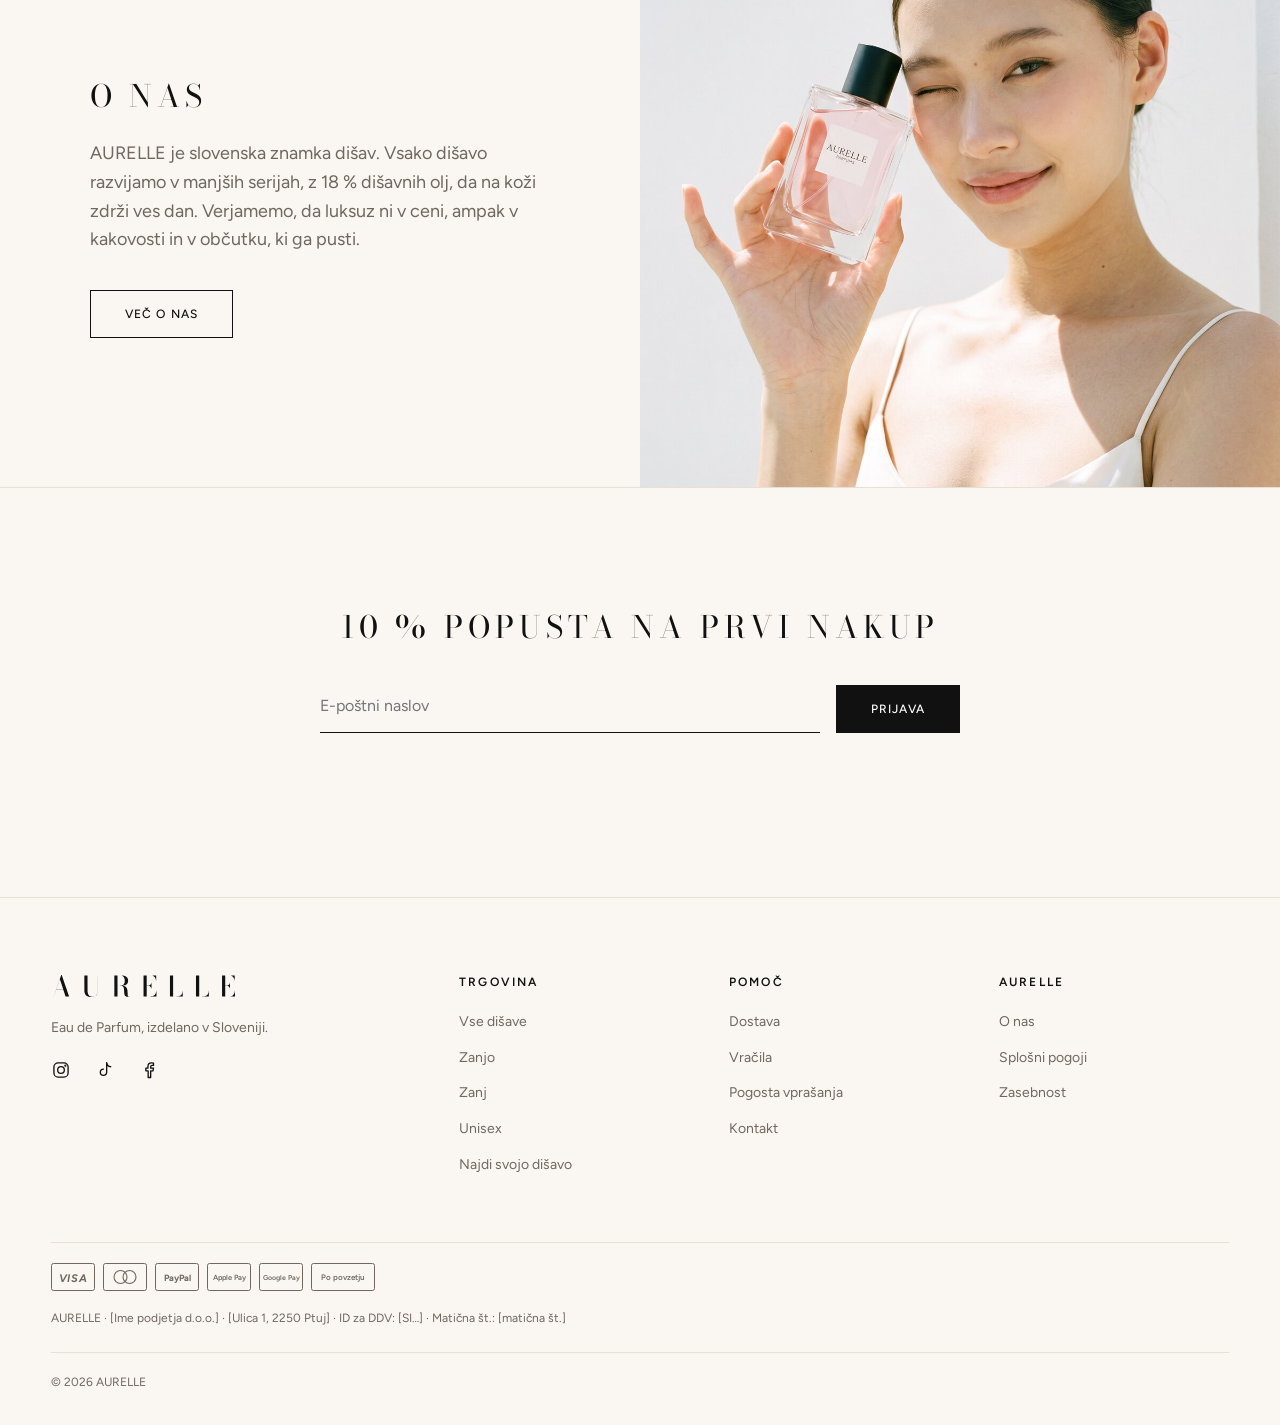
==== commit c5078e5b: "Gift wrap with live card preview, quiz, reviews, company/legal drafts, payment badges, delivery esti" ====
--- a/index.html
+++ b/index.html
@@ -9,7 +9,7 @@
   <link rel="icon" href="images/favicon-32.png" sizes="32x32" type="image/png">
   <link rel="preconnect" href="https://fonts.googleapis.com">
   <link rel="preconnect" href="https://fonts.gstatic.com" crossorigin>
-  <link href="https://fonts.googleapis.com/css2?family=Bodoni+Moda:wght@400;500;600&family=Figtree:wght@400;500;600&display=swap" rel="stylesheet">
+  <link href="https://fonts.googleapis.com/css2?family=Bodoni+Moda:wght@400;500;600&family=Figtree:wght@400;500;600&family=Pinyon+Script&display=swap" rel="stylesheet">
   <link rel="stylesheet" href="css/styles.css">
 </head>
 <body class="page-home">
@@ -23,7 +23,7 @@
   <ul class="trust" aria-label="Zakaj AURELLE">
     <li>Dostava v 1–2 dneh</li>
     <li>Eau de parfum, 18 % olj</li>
-    <li>Vračilo v 30 dneh</li>
+    <li>Vračilo v 14 dneh</li>
     <li>Varno plačilo</li>
   </ul>
 
--- a/css/styles.css
+++ b/css/styles.css
@@ -74,6 +74,7 @@
   transition: background var(--fade), color var(--fade), opacity var(--fade);
 }
 .btn:hover { background: var(--white); color: var(--ink); }
+.btn[hidden] { display: none; }
 .btn--full { width: 100%; }
 .btn--sm { padding: 11px 18px; font-size: 11px; }
 .btn--outline { background: transparent; color: var(--ink); }
@@ -117,6 +118,9 @@
 .header__logo { display: flex; justify-content: center; line-height: 0; }
 .logo { height: 28px; width: auto; }
 .header__right { display: flex; justify-content: flex-end; align-items: center; gap: 24px; }
+.hlink { font-size: 12px; font-weight: 500; letter-spacing: 0.14em; text-transform: uppercase; text-decoration: none; white-space: nowrap; margin-right: 8px; position: relative; padding: 6px 0; }
+.hlink::after { content: ""; position: absolute; left: 0; right: 0; bottom: 0; height: 1px; background: var(--ink); transform: scaleX(0); transform-origin: left; transition: transform var(--fade); }
+.hlink:hover::after { transform: scaleX(1); }
 .hbtn { background: none; border: 0; padding: 8px 0; display: inline-flex; align-items: center; }
 .hbtn--cart { font-size: 12px; font-weight: 500; letter-spacing: 0.14em; text-transform: uppercase; white-space: nowrap; }
 .cart-icon { display: none; position: relative; line-height: 0; }
@@ -312,12 +316,14 @@
 .footer__grid { display: grid; grid-template-columns: 1.6fr 1fr 1fr 1fr; gap: 40px; padding-bottom: 56px; }
 .footer__brand .logo { height: 22px; margin-bottom: 20px; }
 .footer__brand p { color: var(--muted); font-size: 14px; }
+.social { display: flex; gap: 24px; margin-top: 20px; }
+.social a { display: inline-flex; color: #111111; transition: opacity 200ms; }
+.social a:hover { opacity: 0.6; }
 .footer h2 { font-size: 12px; letter-spacing: 0.18em; margin-bottom: 18px; font-family: var(--sans); font-weight: 600; }
 .footer li { margin-bottom: 10px; }
 .footer li a { font-size: 14px; color: var(--muted); text-decoration: none; }
 .footer li a:hover { color: var(--ink); text-decoration: underline; text-underline-offset: 4px; }
 .footer__meta { border-top: 1px solid var(--line); padding: 20px 0 24px; display: grid; gap: 8px; }
-.footer__pay { font-size: 11px; letter-spacing: 0.14em; text-transform: uppercase; color: var(--muted); }
 .footer__legal { font-size: 12px; color: var(--muted); }
 .footer__copy { border-top: 1px solid var(--line); padding-top: 20px; font-size: 12px; color: var(--muted); }
 
@@ -377,8 +383,9 @@
 .crumbs a:hover { color: var(--ink); text-decoration: underline; }
 
 .pdp { display: grid; grid-template-columns: 7fr 5fr; gap: clamp(40px, 6vw, 112px); align-items: start; padding-bottom: clamp(64px, 8vw, 120px); }
-.pdp__gallery { position: sticky; top: calc(var(--header-h) + 24px); }
-.pdp__main { aspect-ratio: 1; }
+/* Sticky on desktop; the main image is sized so image + thumbnails always fit the viewport. */
+.pdp__gallery { position: sticky; top: calc(var(--header-h) + 16px); }
+.pdp__main { aspect-ratio: 1; width: min(100%, max(360px, calc(100vh - var(--header-h) - 204px))); }
 .pdp__main img { transition: opacity 200ms; }
 .gal-arrow {
   position: absolute; top: 50%; transform: translateY(-50%); z-index: 2; width: 44px; height: 44px;
@@ -456,10 +463,12 @@
 .steps p { font-size: 16px; color: var(--muted); }
 .doc__acc { max-width: 780px; }
 .doc__acc details > div p { font-size: 16px; }
-.contact textarea {
+.field textarea {
   width: 100%; background: var(--white); border: 1px solid var(--line); border-radius: 0; padding: 13px 14px; font-size: 15px; resize: vertical;
-}
-.contact textarea:focus-visible { outline: 0; border-color: var(--ink); box-shadow: 0 0 0 1px var(--ink); }
+  transition: border-color var(--fade);
+}
+.field textarea:hover { border-color: #cfc2b3; }
+.field textarea:focus-visible { outline: 0; border-color: var(--ink); box-shadow: 0 0 0 1px var(--ink); }
 .contact .btn { margin-top: 20px; }
 
 /* ---------- checkout ---------- */
@@ -499,6 +508,169 @@
 .line--sum { grid-template-columns: 60px 1fr auto; padding: 16px 0; }
 .totals { display: grid; gap: 8px; padding-top: 16px; border-top: 1px solid var(--ink); margin: 4px 0 16px; }
 
+
+/* ---------- gift wrap + personal card ---------- */
+
+.giftrow { display: flex; align-items: center; gap: 14px; padding: 16px 0; border-top: 1px solid var(--line); margin-top: 8px; }
+.giftrow__media { width: 52px; height: 52px; flex: none; display: flex; align-items: center; justify-content: center; color: var(--ink); }
+.giftrow .check { font-size: 14px; }
+.gift-panel { padding-bottom: 8px; }
+.gift-panel[hidden] { display: none; }
+.gift { display: grid; gap: 20px; }
+.gift__fields { display: grid; gap: 14px; }
+.gift__count { margin-top: 4px; font-variant-numeric: tabular-nums; text-align: right; }
+.gift__preview { display: grid; gap: 10px; justify-items: start; width: 100%; }
+.gift-fieldset .gift-panel { margin-top: 4px; }
+
+.gcard {
+  position: relative; width: 100%; max-width: 260px; aspect-ratio: 5 / 7; padding: 10% 11% 9%;
+  display: flex; flex-direction: column; align-items: center;
+  background-color: #FBF7F1;
+  background-image: url("data:image/svg+xml;utf8,<svg xmlns='http://www.w3.org/2000/svg' width='160' height='160'><filter id='n'><feTurbulence type='fractalNoise' baseFrequency='.85' numOctaves='2' stitchTiles='stitch'/><feColorMatrix values='0 0 0 0 .5  0 0 0 0 .42  0 0 0 0 .33  0 0 0 .08 0'/></filter><rect width='100%' height='100%' filter='url(%23n)'/></svg>");
+  border: 1px solid var(--line); color: #2B2622;
+  font-family: "Pinyon Script", "Great Vibes", cursive;
+}
+.gcard::before { content: ""; position: absolute; inset: 4.5%; border: 1px solid var(--line); pointer-events: none; }
+.gcard__logo { width: 36%; height: auto; margin-bottom: 7%; flex: none; }
+.gcard__body { flex: 1; min-height: 0; width: 100%; overflow: hidden; display: flex; flex-direction: column; font-size: 16px; line-height: 1.3; text-align: left; }
+.gcard__body p { margin: 0; overflow-wrap: anywhere; white-space: pre-wrap; }
+.gcard__to { margin-bottom: 0.5em; }
+.gcard__from { margin-top: 0.7em; text-align: right; }
+.gcard .is-empty { color: #B9B0A6; }
+
+.pdp__gift { display: flex; align-items: center; gap: 10px; margin-top: 16px; }
+.pdp__gift svg { flex: none; color: var(--ink); }
+
+/* ---------- payment badges, delivery estimate ---------- */
+
+.pay { display: flex; flex-wrap: wrap; gap: 8px; margin-top: 16px; color: var(--muted); }
+.pay svg { display: block; }
+.drawer__foot .pay { margin-top: 4px; }
+.footer__pay { margin: 0; }
+.footer__meta .pay { margin-top: 0; }
+
+.delivery { margin-top: 16px; font-size: 14px; display: grid; gap: 6px; }
+.delivery strong { font-weight: 600; font-variant-numeric: tabular-nums; }
+.delivery__xmas { font-size: 13px; border-left: 1px solid var(--ink); padding-left: 10px; }
+
+.express { margin: 0 0 32px; }
+.express__label { font-size: 11px; letter-spacing: 0.16em; text-transform: uppercase; color: var(--muted); margin-bottom: 10px; }
+.express__btns { display: grid; grid-template-columns: 1fr 1fr; gap: 12px; max-width: 640px; }
+.express__btn { padding: 18px; }
+.express__msg { margin-top: 10px; min-height: 1.4em; }
+.line__media--gift { display: flex; align-items: center; justify-content: center; color: var(--ink); aspect-ratio: 1; }
+
+/* ---------- size guide ---------- */
+
+.sizelink { background: none; border: 0; padding: 12px 0 0; color: var(--muted); font-size: 13px; text-decoration: underline; text-underline-offset: 4px; }
+.sizelink:hover { color: var(--ink); }
+.sizeguide { border: 1px solid var(--line); padding: 20px; margin-top: 12px; }
+.sizeguide[hidden] { display: none; }
+.sizeguide p { margin-top: 8px; }
+.sg { display: block; width: 100%; max-width: 440px; height: auto; }
+.sg text { font-family: var(--sans); }
+.sg__ground { stroke: var(--line); stroke-width: 1; }
+.sg__cap { fill: #111111; }
+.sg__body { fill: none; stroke: #111111; stroke-width: 1.2; }
+.sg__liq { fill: var(--media); stroke: #111111; stroke-width: 0.6; }
+.sg__label { fill: #ffffff; stroke: #111111; stroke-width: 0.5; }
+.sg__txt { font-size: 12px; font-weight: 500; fill: #111111; }
+.sg__sub { font-size: 11px; fill: var(--muted); }
+.sg__item { opacity: 0.4; transition: opacity var(--fade); }
+.sg__item.is-selected { opacity: 1; }
+.sg__ref rect { fill: none; stroke: var(--muted); stroke-width: 1; stroke-dasharray: 3 3; }
+
+.pdp__quiz { margin: -12px 0 28px; font-size: 14px; }
+.pdp__quiz a { text-underline-offset: 4px; }
+
+/* ---------- reviews + ratings ---------- */
+
+.reviews { border-top: 1px solid var(--line); padding: clamp(56px, 6vw, 96px) 0; }
+.reviews h2 { margin-bottom: 24px; }
+.reviews__empty { color: var(--muted); margin-bottom: 20px; font-size: 17px; }
+.reviews__sum { margin-bottom: 8px; }
+.reviews__list { margin-bottom: 24px; max-width: 720px; }
+.review { padding: 20px 0; border-top: 1px solid var(--line); display: grid; gap: 6px; }
+.review__head { display: flex; flex-wrap: wrap; gap: 4px 10px; align-items: center; font-size: 14px; }
+.reviews__thanks { margin-top: 8px; font-size: 16px; }
+.rform { max-width: 520px; margin-top: 28px; display: grid; gap: 16px; }
+.rform[hidden] { display: none; }
+.rform__stars { border: 0; padding: 0; margin: 0; min-width: 0; }
+.rform__stars legend { font-size: 12px; color: var(--muted); padding: 0; margin-bottom: 6px; }
+.rform__row { display: flex; gap: 6px; }
+.rstar { position: relative; cursor: pointer; color: var(--ink); display: block; }
+.rstar svg { width: 26px; height: 26px; display: block; }
+.rstar.is-on path { fill: currentColor; }
+.rstar:focus-within { outline: 2px solid var(--ink); outline-offset: 2px; }
+.stars { display: inline-flex; gap: 2px; color: var(--ink); vertical-align: middle; }
+.rating { display: inline-flex; align-items: center; gap: 8px; font-size: 13px; }
+.card__rating { margin: -2px 0 8px; }
+.pdp__rating { margin: 0 0 8px; }
+.pdp__rating a { text-decoration: none; }
+
+/* ---------- quiz ---------- */
+
+.quiz { max-width: 960px; margin: 0 auto; padding: clamp(40px, 6vw, 96px) 0 var(--section); }
+.quiz__progress { margin-bottom: clamp(32px, 5vw, 64px); }
+.quiz__count { font-size: 12px; letter-spacing: 0.14em; color: var(--muted); font-variant-numeric: tabular-nums; margin-bottom: 10px; }
+.quiz__line { height: 2px; background: var(--line); }
+.quiz__line span { display: block; height: 100%; background: var(--ink); transition: width var(--fade); }
+.quiz__q { border: 0; padding: 0; margin: 0; min-width: 0; }
+.quiz__q legend { padding: 0; width: 100%; }
+.quiz__title { font-size: clamp(26px, 3.2vw, 44px); margin-bottom: 12px; }
+.quiz__title:focus { outline: 0; }
+.quiz__hint { display: block; font-size: 14px; }
+.quiz__answers { display: grid; grid-template-columns: repeat(2, 1fr); gap: 12px; margin-top: 28px; }
+.quiz__answers--5 { grid-template-columns: repeat(3, 1fr); }
+.qtile {
+  min-height: 112px; padding: 24px; text-align: left; background: var(--white); border: 1px solid var(--line); border-radius: 0;
+  font-size: 18px; line-height: 1.35; transition: border-color var(--fade), background var(--fade), color var(--fade);
+}
+.qtile:hover { border-color: var(--ink); }
+.qtile[aria-pressed="true"] { background: var(--ink); border-color: var(--ink); color: var(--white); }
+.quiz__nav { display: flex; justify-content: space-between; align-items: center; margin-top: 32px; }
+.btn:disabled { opacity: 0.35; cursor: not-allowed; background: var(--ink); color: var(--white); }
+.quiz__top { display: grid; grid-template-columns: repeat(2, 1fr); gap: 32px; margin: 36px 0 56px; }
+.quiz__reason { margin-top: 14px; font-size: 15px; line-height: 1.5; border-top: 1px solid var(--line); padding-top: 14px; }
+.quiz__third { border-top: 1px solid var(--line); padding: 32px 0; }
+.quiz__third h2 { font-size: 18px; margin-bottom: 16px; }
+.mini { display: flex; gap: 16px; text-decoration: none; max-width: 560px; }
+.mini__media { width: 88px; aspect-ratio: 1; flex: none; }
+.mini__text { display: grid; gap: 4px; align-content: center; }
+.mini__name { font-family: var(--serif); text-transform: uppercase; letter-spacing: 0.14em; font-size: 16px; }
+.quiz__set { display: flex; gap: 24px; align-items: center; background: var(--media); padding: 24px; margin: 8px 0 32px; }
+.quiz__set h2 { font-size: 20px; margin-bottom: 8px; }
+.quiz__set p { margin-bottom: 16px; }
+.quiz__setimg { width: 120px; aspect-ratio: 1; flex: none; }
+.quiz__again { text-align: center; }
+
+/* ---------- brand story + legal text ---------- */
+
+.story { padding: clamp(48px, 6vw, 96px) 0 0; }
+.story__row { display: grid; grid-template-columns: 1fr 1fr; gap: clamp(40px, 7vw, 128px); align-items: center; margin-bottom: var(--section); }
+.story__img { aspect-ratio: 1; }
+.story__img--portrait { aspect-ratio: 4 / 5; }
+.story__img img { position: absolute; inset: 0; }
+.story__text { display: grid; gap: 18px; max-width: 520px; justify-items: start; }
+.story__text h2 { margin-bottom: 6px; }
+.story__text p { font-size: 17px; line-height: 1.75; }
+.story__text .lead { font-size: 21px; line-height: 1.6; }
+.story__promise { padding-bottom: var(--section); }
+.story__promise h2 { margin-bottom: 32px; }
+.promise { display: grid; grid-template-columns: repeat(3, 1fr); gap: 32px; margin-bottom: 40px; }
+.promise li { border-top: 1px solid var(--ink); padding-top: 18px; display: grid; gap: 8px; align-content: start; }
+.promise h3 { font-size: 16px; }
+.promise p { color: var(--muted); }
+
+.draft-note { border: 1px solid var(--ink); padding: 14px 18px; font-weight: 500; max-width: 640px; margin-bottom: 32px; }
+.legal h2 { font-size: 15px; letter-spacing: 0.14em; margin-top: 18px; }
+.legal p, .bullets { font-size: 16px; line-height: 1.75; }
+.bullets { list-style: disc; padding-left: 20px; display: grid; gap: 8px; }
+.facts--contact div { grid-template-columns: 120px 1fr; }
+.facts--contact dd { text-align: left; }
+
+.tile__cta { align-self: flex-start; }
+
 /* ---------- responsive ---------- */
 
 @media (max-width: 1100px) {
@@ -506,15 +678,26 @@
   .slide__copy { max-width: 46%; }
   .pdp, .co { grid-template-columns: 1fr; }
   .pdp__gallery, .co__sum { position: static; }
+  .pdp__main { width: 100%; }
   .pdp__info { max-width: none; }
   .footer__grid { grid-template-columns: 1fr 1fr; }
   .doc__split, .doc__split--form { grid-template-columns: 1fr; }
 }
 
+@media (max-width: 1200px) {
+  .nav, .hlink { display: none; }
+  .header .nav-toggle { display: inline-flex; margin-left: -4px; }
+}
+
+@media (min-width: 721px) {
+  .co .gift { grid-template-columns: 1fr minmax(220px, 280px); align-items: start; }
+}
+
 @media (max-width: 900px) {
   :root { --section: 88px; }
-  .nav { display: none; }
-  .header .nav-toggle { display: inline-flex; margin-left: -4px; }
+  .story__row, .promise { grid-template-columns: 1fr; }
+  .story__img { order: -1; }
+  .quiz__answers--5 { grid-template-columns: repeat(2, 1fr); }
   .cart-label { display: none; }
   .cart-icon { display: inline-block; }
   .split { grid-template-columns: 1fr; }
@@ -554,6 +737,10 @@
   .newsletter__form { flex-direction: column; align-items: stretch; }
   .fields { grid-template-columns: 1fr; }
   .co__sum { padding: 20px; }
+  .quiz__top { grid-template-columns: 1fr; }
+  .quiz__answers, .quiz__answers--5 { grid-template-columns: 1fr; }
+  .qtile { min-height: 72px; padding: 18px; font-size: 16px; }
+  .quiz__set { flex-direction: column; align-items: flex-start; }
   .thumb { width: 72px; }
   .pyramid-mini { gap: 12px !important; }
   .stickybuy { display: flex; }
